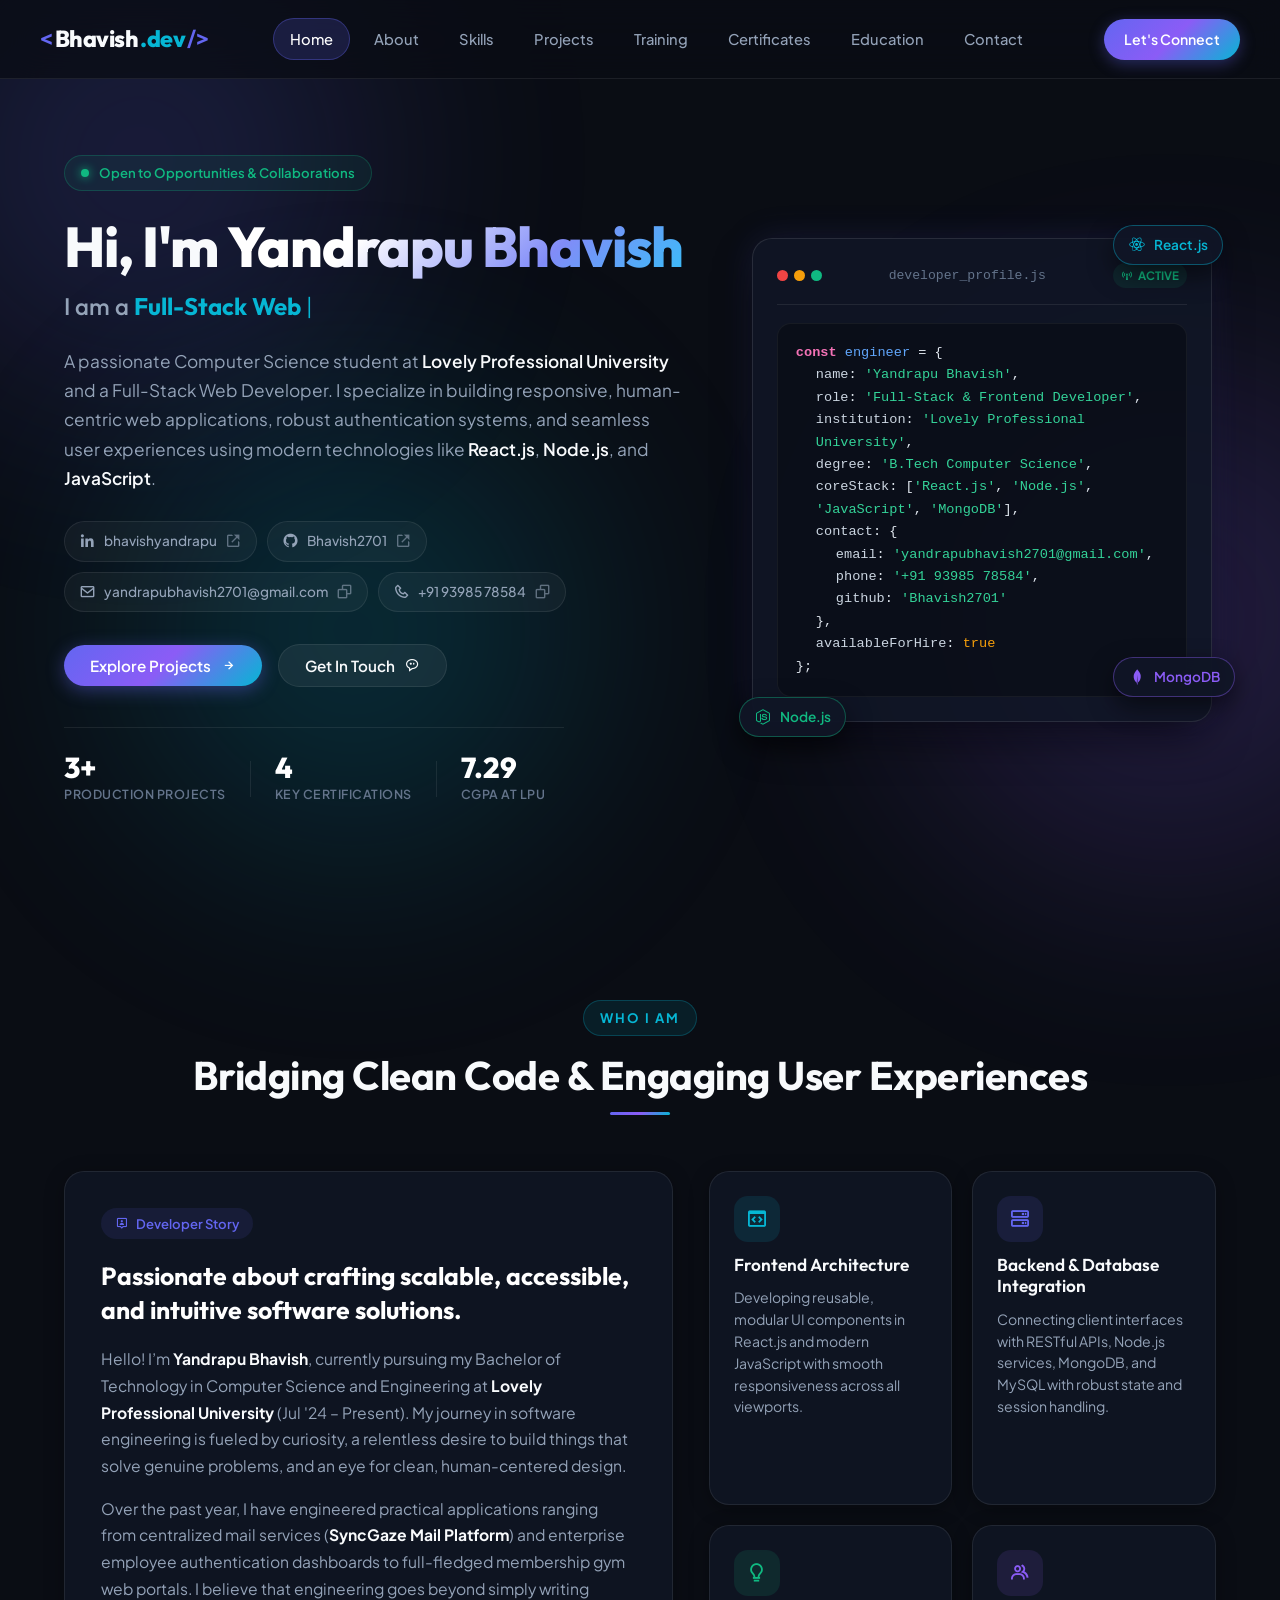
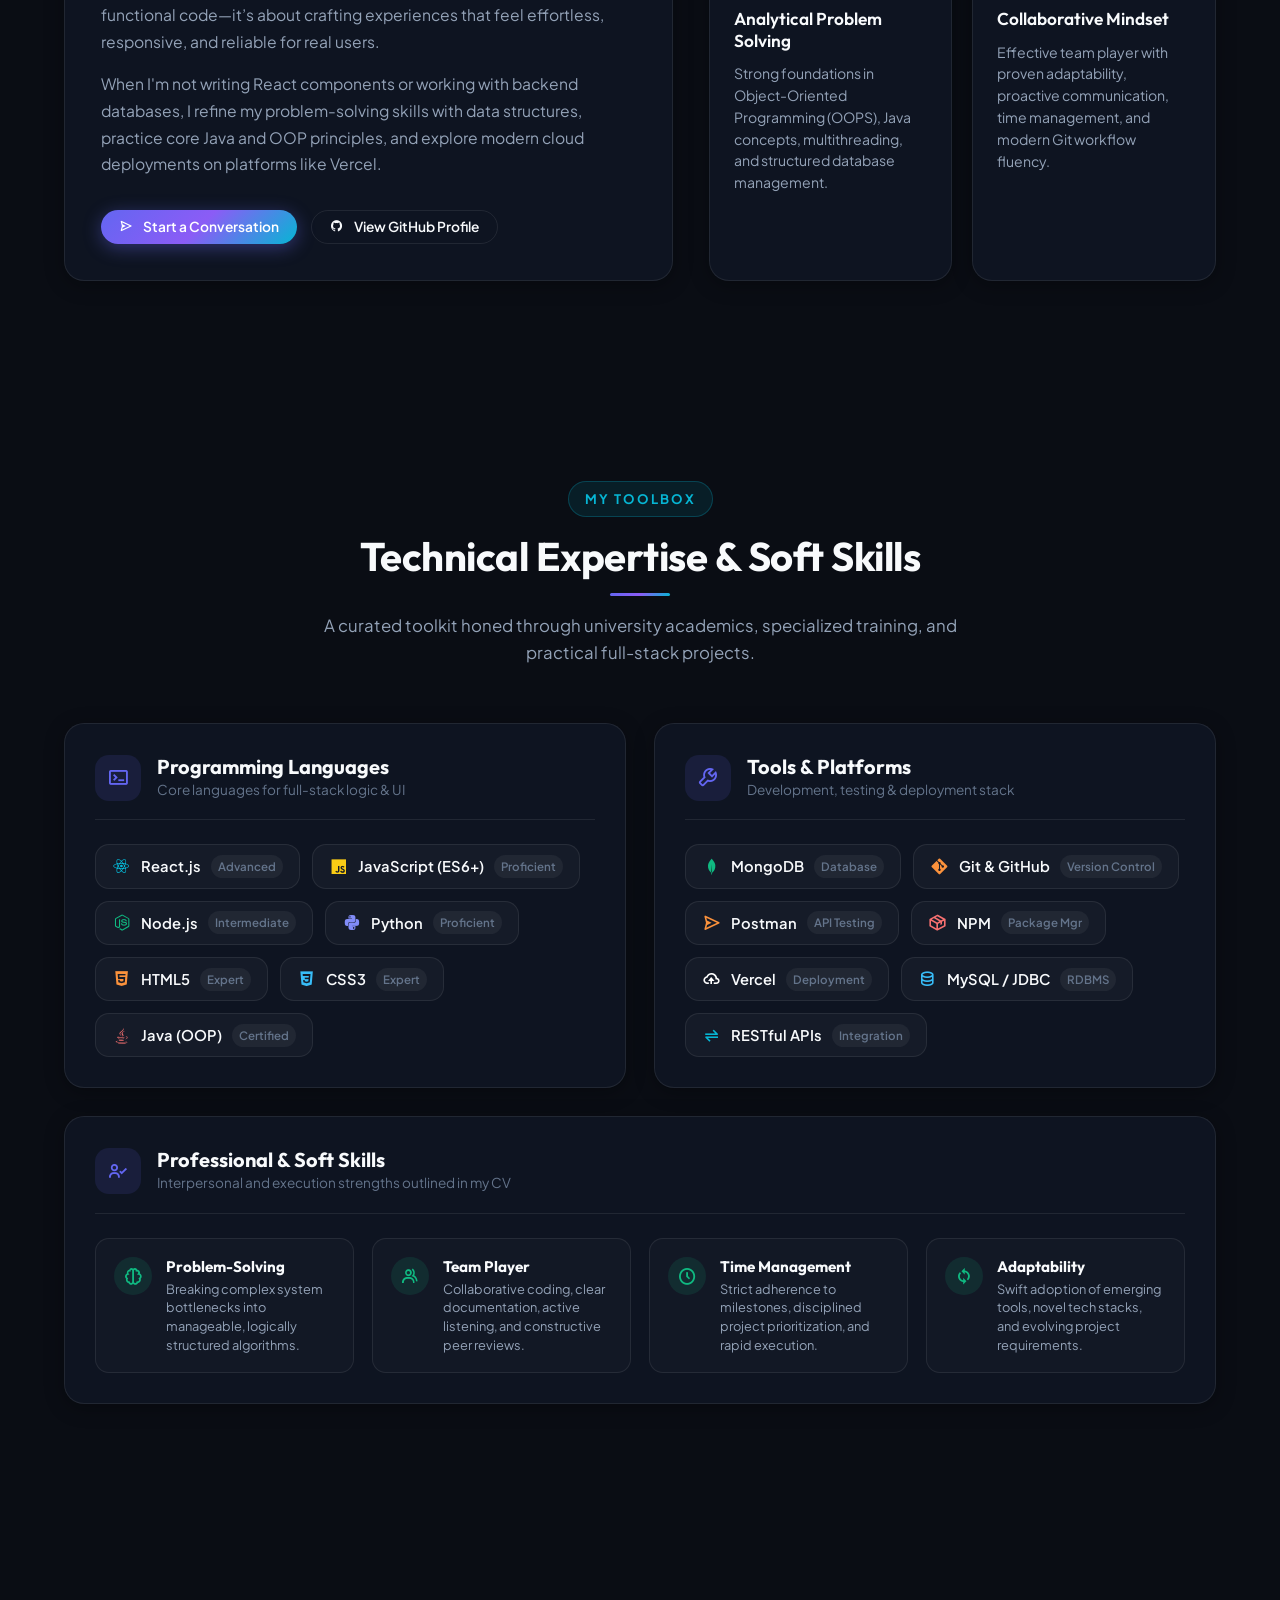
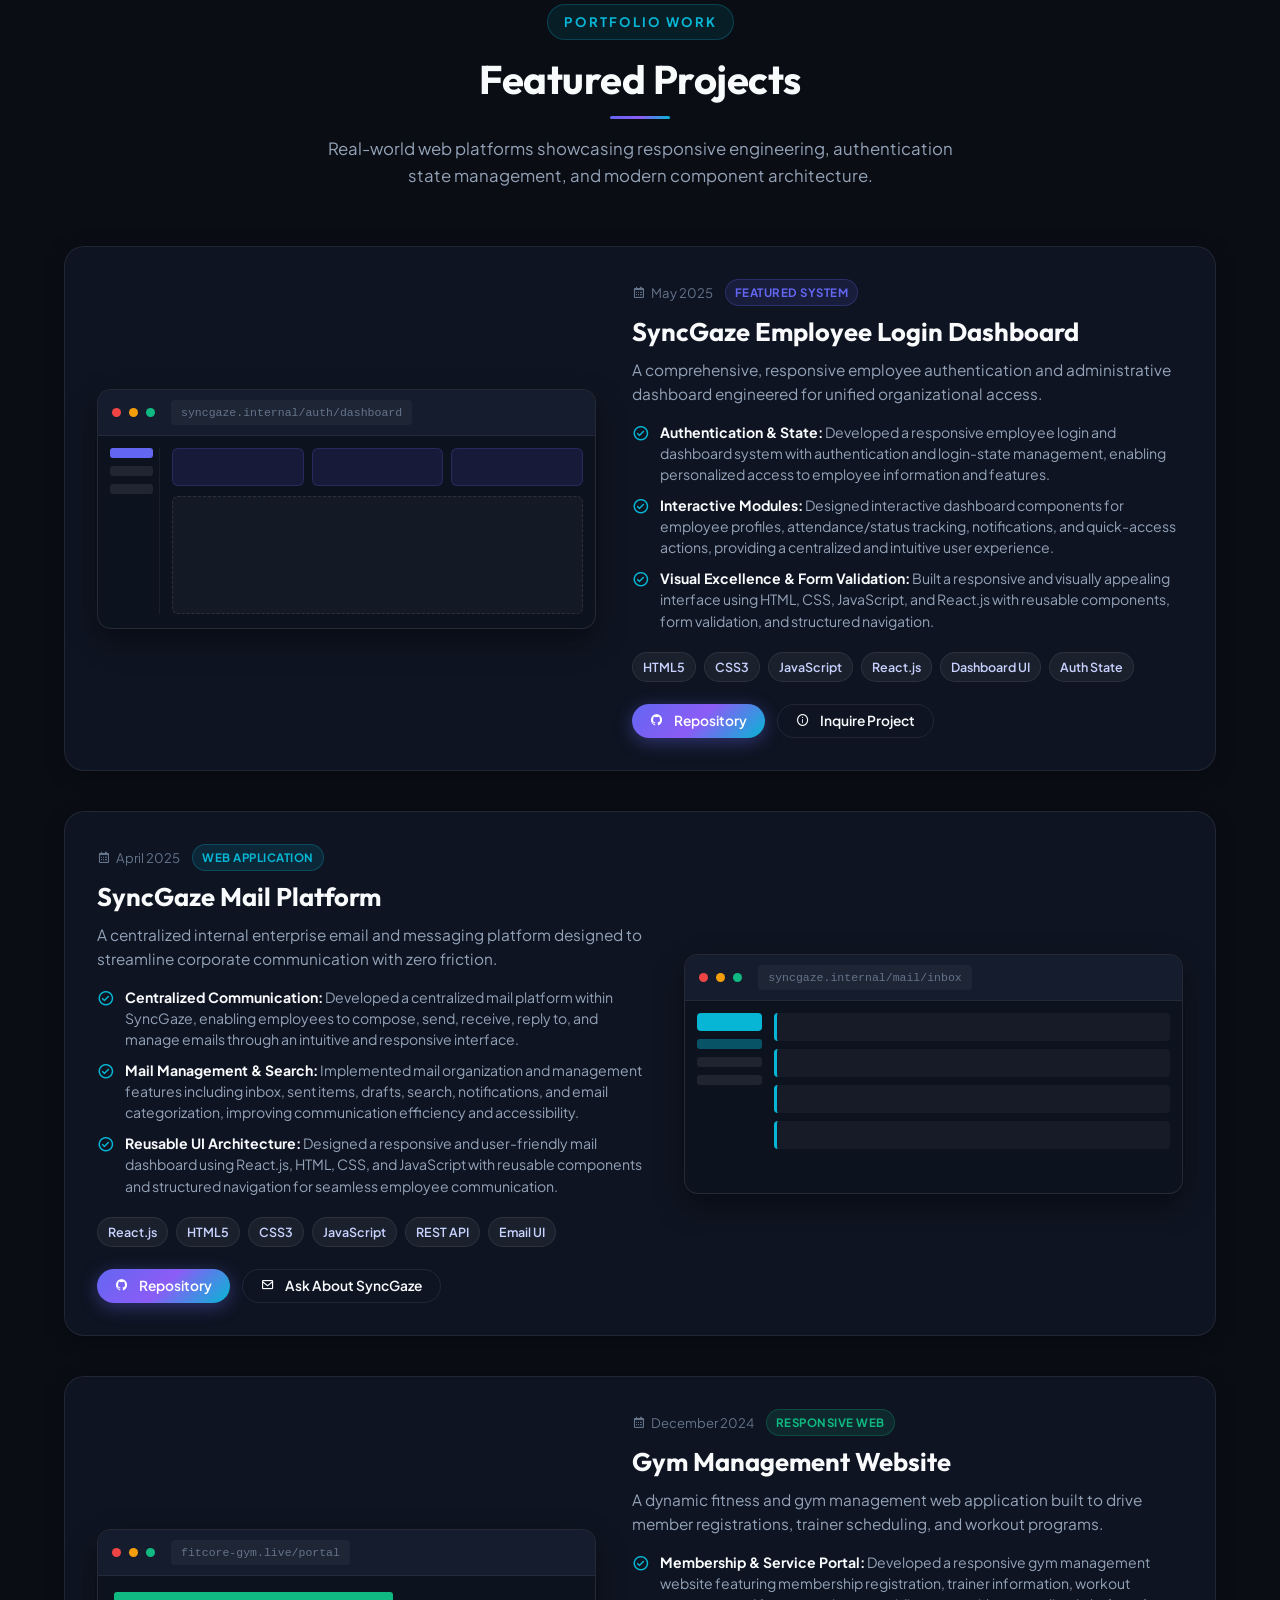
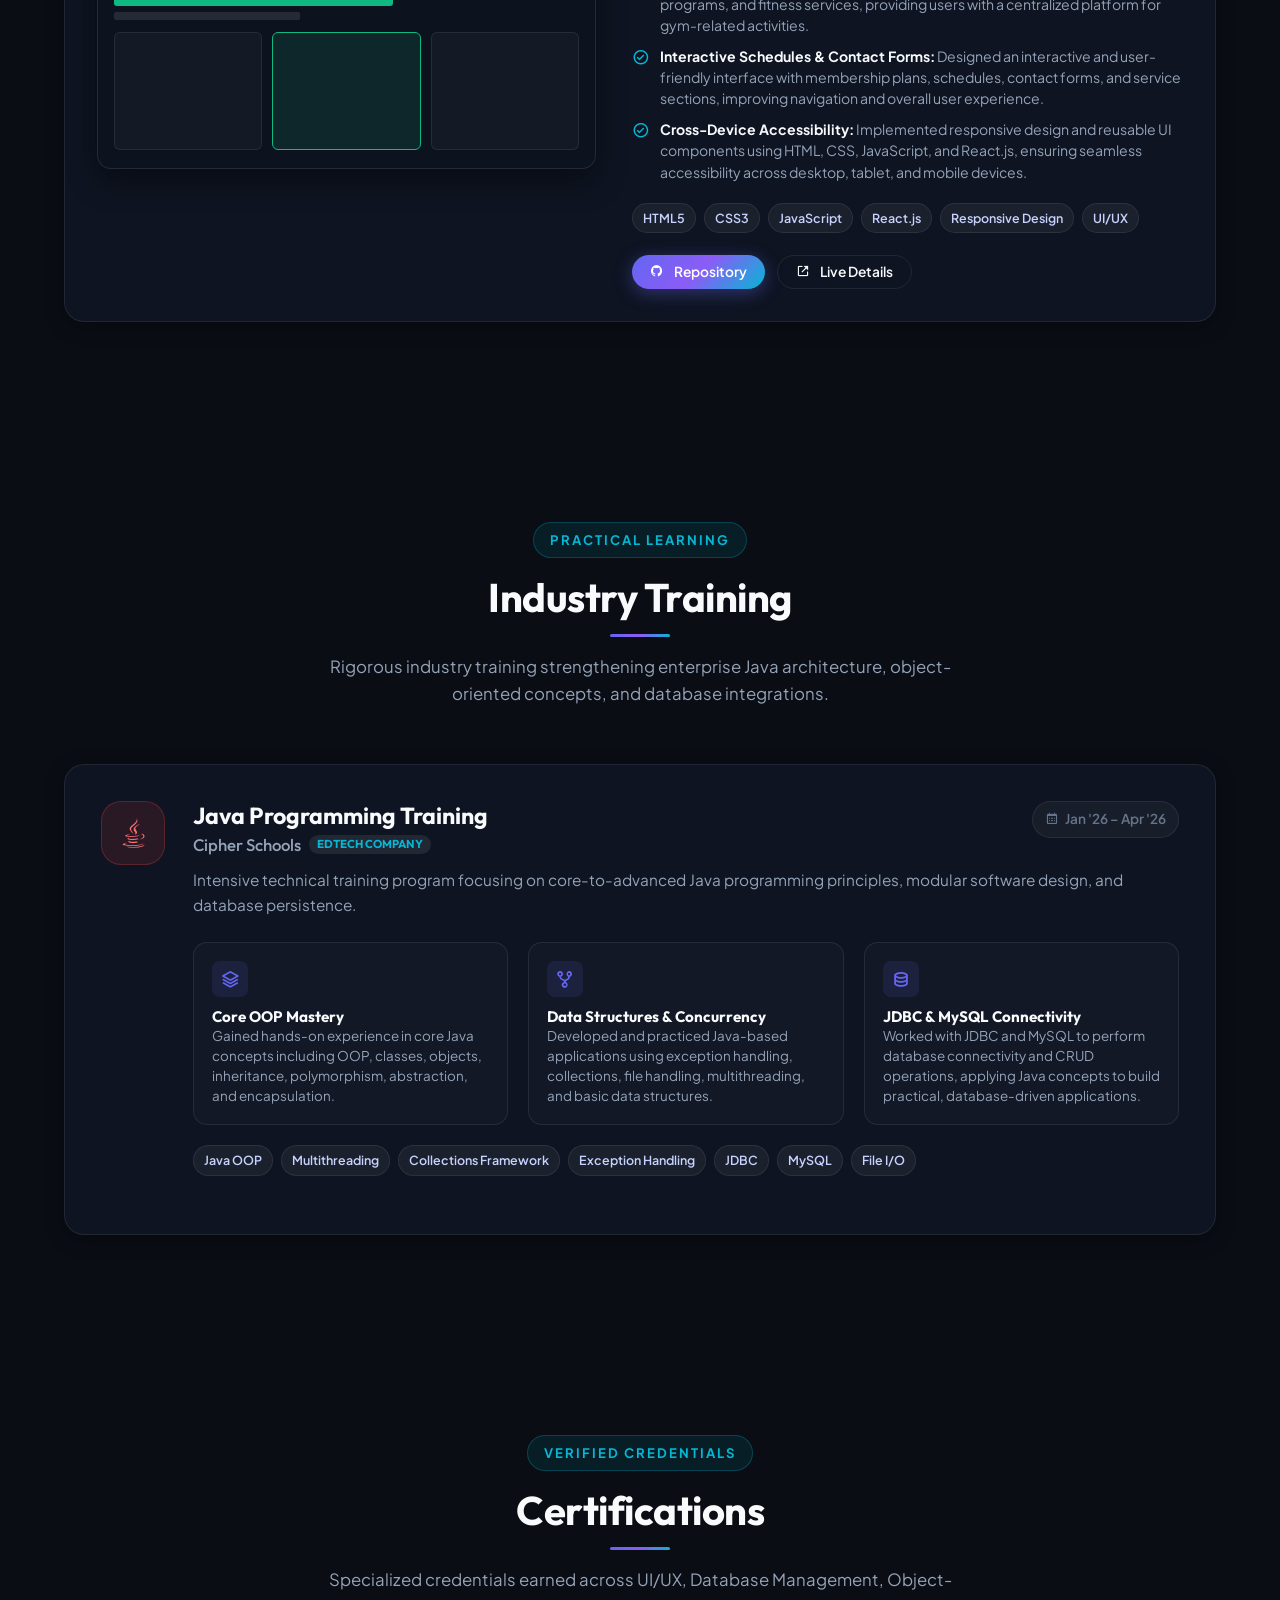
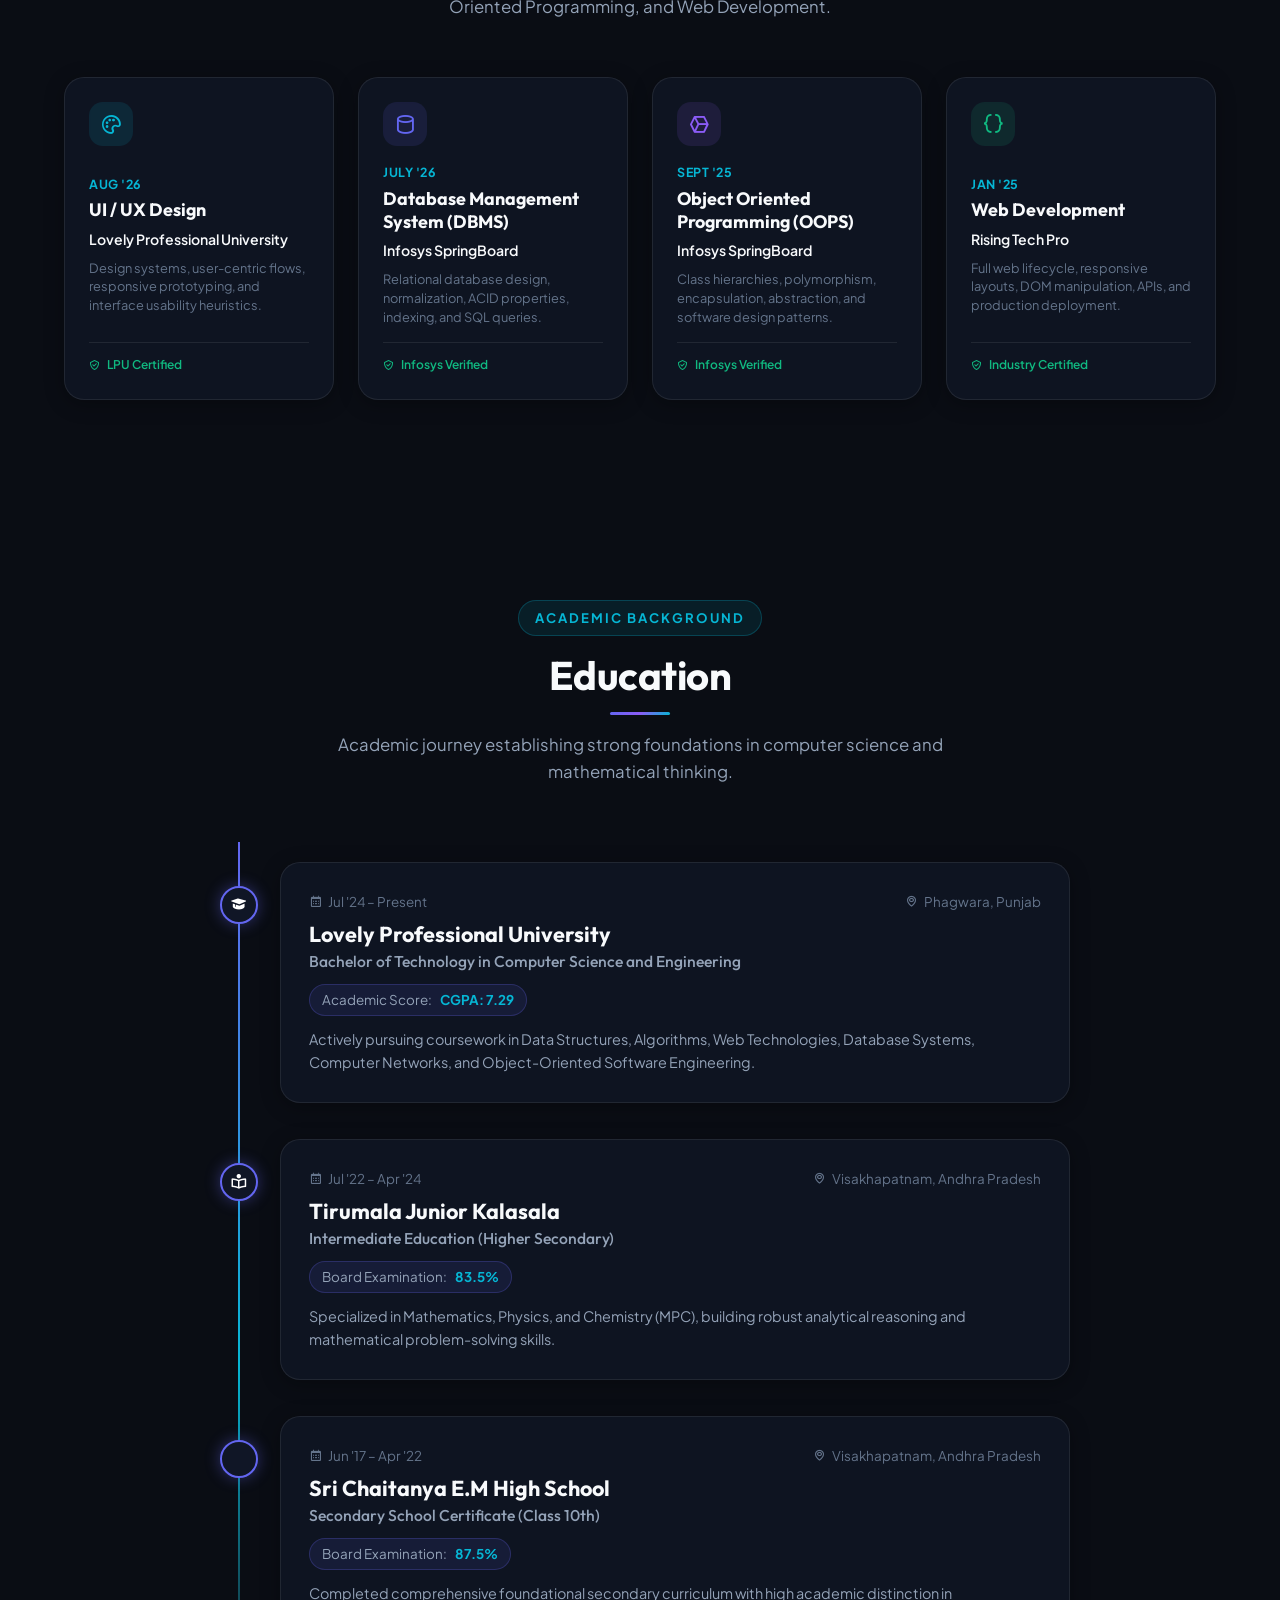
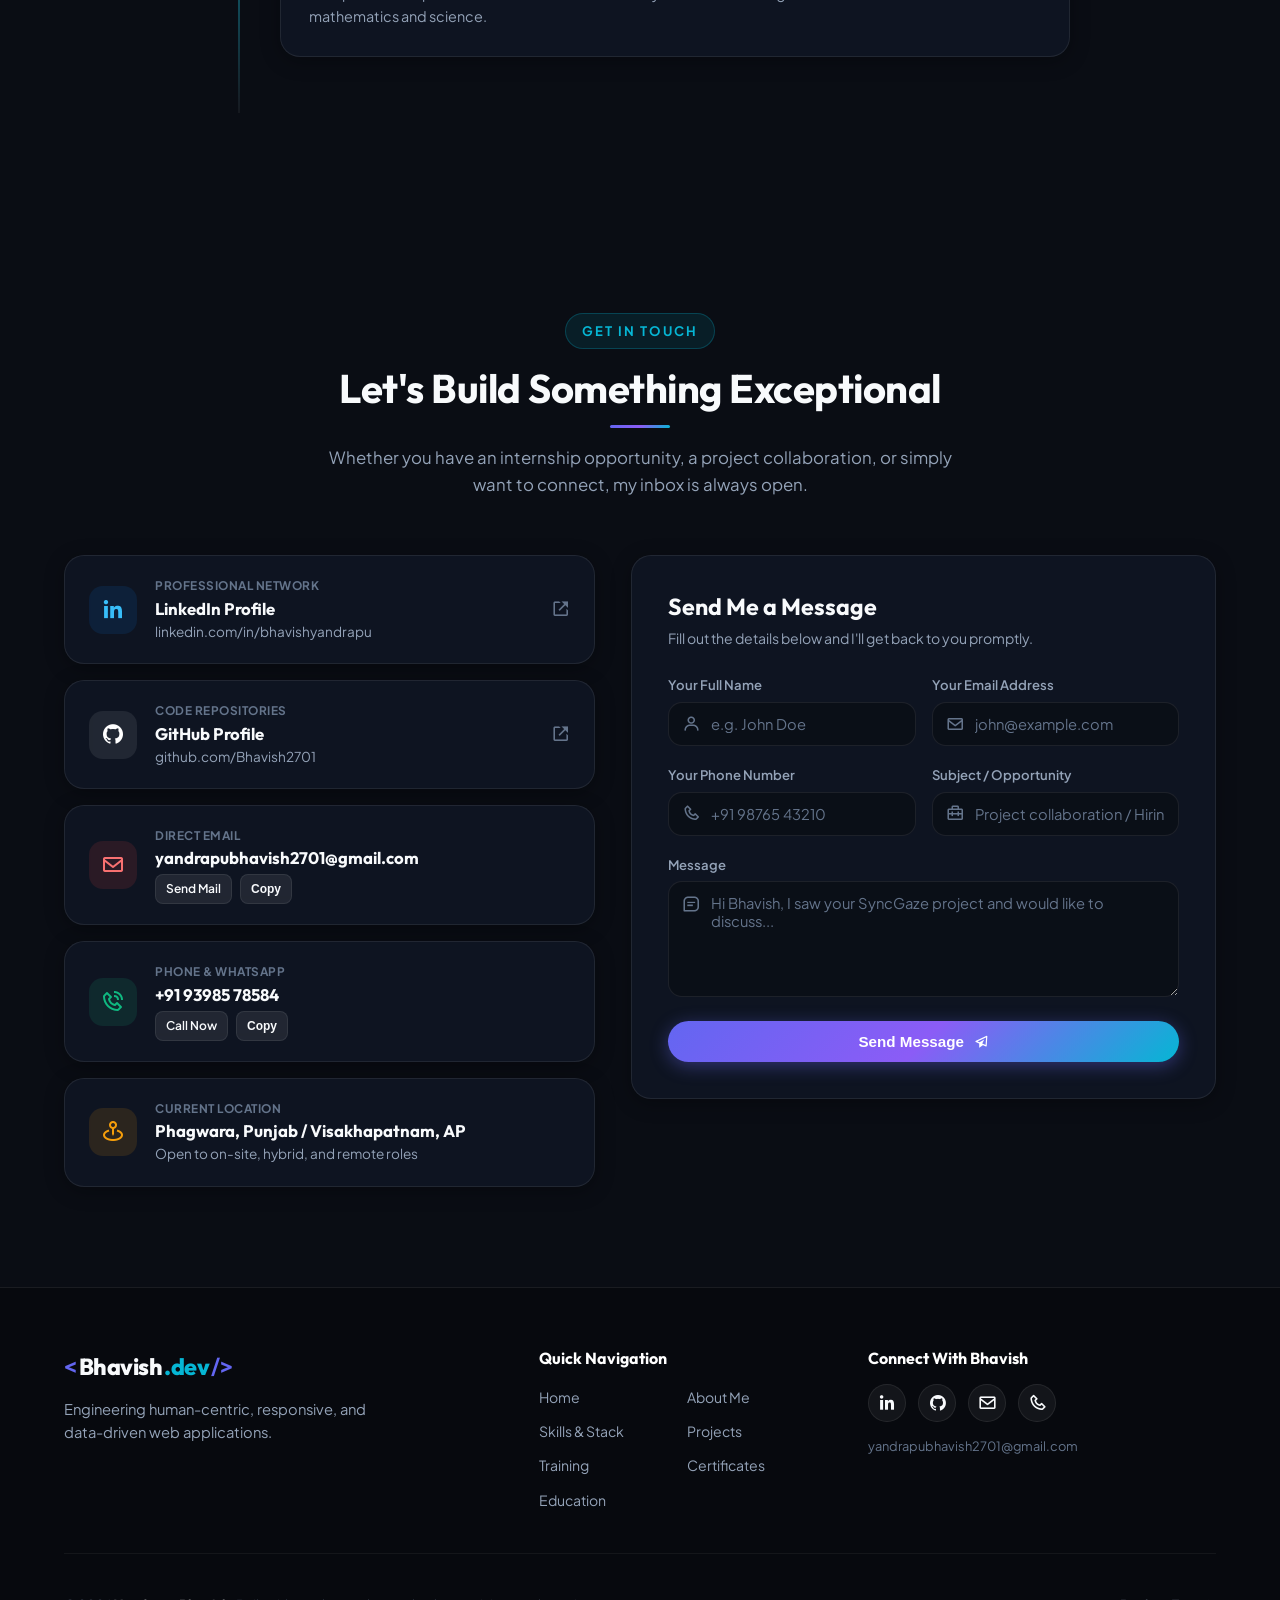
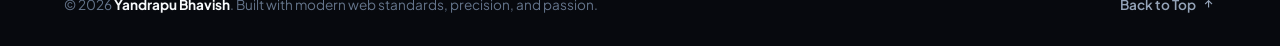
==== index.html @ f205c14c "Create Index.html" ====
<!DOCTYPE html>
<html lang="en">

<head>
    <meta charset="UTF-8">
    <meta name="viewport" content="width=device-width, initial-scale=1.0">
    <title>Yandrapu Bhavish | Full-Stack & Frontend Developer</title>
    <meta name="description" content="Portfolio of Yandrapu Bhavish - Computer Science undergraduate at LPU, Full-Stack & Frontend Developer specializing in React.js, Node.js, JavaScript, and modern web architectures.">
    <meta name="keywords" content="Yandrapu Bhavish, Bhavish, Frontend Developer, React Developer, Full Stack, Portfolio, LPU, SyncGaze">
    <meta name="author" content="Yandrapu Bhavish">

    <!-- Fonts: Outfit for Headings, Plus Jakarta Sans for clean body typography -->
    <link rel="preconnect" href="https://fonts.googleapis.com">
    <link rel="preconnect" href="https://fonts.gstatic.com" crossorigin>
    <link href="https://fonts.googleapis.com/css2?family=Outfit:wght@400;500;600;700;800&family=Plus+Jakarta+Sans:wght@300;400;500;600;700&display=swap" rel="stylesheet">

    <!-- Icons: Boxicons & Font Awesome CDN -->
    <link href="https://unpkg.com/boxicons@2.1.4/css/boxicons.min.css" rel="stylesheet">
    <link rel="stylesheet" href="https://cdnjs.cloudflare.com/ajax/libs/font-awesome/6.5.1/css/all.min.css">

    <!-- Custom Stylesheet -->
    <link rel="stylesheet" href="portfolio.css">
</head>

<body>
    <!-- Background Ambient Light Orbs -->
    <div class="ambient-glow glow-1"></div>
    <div class="ambient-glow glow-2"></div>
    <div class="ambient-glow glow-3"></div>

    <!-- Navigation Bar -->
    <header class="header" id="navbar">
        <a href="#home" class="logo">
            <span class="logo-bracket">&lt;</span>Bhavish<span class="logo-accent">.dev</span><span class="logo-bracket">/&gt;</span>
        </a>

        <nav class="navbar" id="nav-links">
            <a href="#home" class="nav-item active">Home</a>
            <a href="#about" class="nav-item">About</a>
            <a href="#skills" class="nav-item">Skills</a>
            <a href="#projects" class="nav-item">Projects</a>
            <a href="#training" class="nav-item">Training</a>
            <a href="#certifications" class="nav-item">Certificates</a>
            <a href="#education" class="nav-item">Education</a>
            <a href="#contact" class="nav-item">Contact</a>
        </nav>

        <div class="header-actions">
            <a href="#contact" class="btn-primary-nav">Let's Connect</a>
            <button class="mobile-toggle" id="mobileToggle" aria-label="Toggle Navigation">
                <i class="bx bx-menu" id="menuIcon"></i>
            </button>
        </div>
    </header>

    <!-- Mobile Drawer Navigation -->
    <div class="mobile-drawer" id="mobileDrawer">
        <div class="mobile-drawer-header">
            <span class="logo">Bhavish<span class="logo-accent">.dev</span></span>
            <button class="close-drawer" id="closeDrawer"><i class="bx bx-x"></i></button>
        </div>
        <nav class="mobile-nav-links">
            <a href="#home" class="mobile-link">Home</a>
            <a href="#about" class="mobile-link">About Me</a>
            <a href="#skills" class="mobile-link">Skills & Stack</a>
            <a href="#projects" class="mobile-link">Featured Projects</a>
            <a href="#training" class="mobile-link">Training</a>
            <a href="#certifications" class="mobile-link">Certifications</a>
            <a href="#education" class="mobile-link">Education</a>
            <a href="#contact" class="mobile-link">Contact</a>
        </nav>
        <div class="mobile-drawer-footer">
            <div class="drawer-socials">
                <a href="https://www.linkedin.com/in/bhavishyandrapu/" target="_blank" rel="noopener noreferrer" title="LinkedIn"><i class="bx bxl-linkedin"></i></a>
                <a href="https://github.com/Bhavish2701" target="_blank" rel="noopener noreferrer" title="GitHub"><i class="bx bxl-github"></i></a>
                <a href="mailto:yandrapubhavish2701@gmail.com" title="Email"><i class="bx bx-envelope"></i></a>
                <a href="tel:+919398578584" title="Call"><i class="bx bx-phone"></i></a>
            </div>
        </div>
    </div>

    <main id="main-content">
        <!-- Hero Section -->
        <section class="hero-section" id="home">
            <div class="hero-container">
                <div class="hero-text">
                    <div class="status-pill animate-fade-in">
                        <span class="status-dot"></span>
                        <span>Open to Opportunities & Collaborations</span>
                    </div>

                    <h1 class="hero-title animate-fade-in delay-1">
                        Hi, I'm <span class="gradient-text">Yandrapu Bhavish</span>
                    </h1>

                    <h2 class="hero-subtitle animate-fade-in delay-2">
                        I am a <span class="typewriter-text" id="typewriter"></span><span class="cursor">|</span>
                    </h2>

                    <p class="hero-description animate-fade-in delay-3">
                        A passionate Computer Science student at <strong>Lovely Professional University</strong> and a Full-Stack Web Developer. I specialize in building responsive, human-centric web applications, robust authentication systems, and seamless user experiences using modern technologies like <strong>React.js</strong>, <strong>Node.js</strong>, and <strong>JavaScript</strong>.
                    </p>

                    <!-- Quick Connect Link Badges -->
                    <div class="quick-connect-bar animate-fade-in delay-4">
                        <a href="https://www.linkedin.com/in/bhavishyandrapu/" target="_blank" rel="noopener noreferrer" class="connect-badge linkedin-badge">
                            <i class="bx bxl-linkedin"></i>
                            <span>bhavishyandrapu</span>
                            <i class="bx bx-link-external icon-mini"></i>
                        </a>
                        <a href="https://github.com/Bhavish2701" target="_blank" rel="noopener noreferrer" class="connect-badge github-badge">
                            <i class="bx bxl-github"></i>
                            <span>Bhavish2701</span>
                            <i class="bx bx-link-external icon-mini"></i>
                        </a>
                        <div class="connect-badge email-badge" onclick="copyToClipboard('yandrapubhavish2701@gmail.com', 'Email address copied!')" title="Click to copy email">
                            <i class="bx bx-envelope"></i>
                            <span>yandrapubhavish2701@gmail.com</span>
                            <i class="bx bx-copy copy-icon"></i>
                        </div>
                        <div class="connect-badge phone-badge" onclick="copyToClipboard('+919398578584', 'Phone number copied!')" title="Click to copy phone">
                            <i class="bx bx-phone"></i>
                            <span>+91 93985 78584</span>
                            <i class="bx bx-copy copy-icon"></i>
                        </div>
                    </div>

                    <!-- Call To Action Buttons -->
                    <div class="hero-cta-group animate-fade-in delay-5">
                        <a href="#projects" class="btn btn-primary">
                            <span>Explore Projects</span>
                            <i class="bx bx-right-arrow-alt"></i>
                        </a>
                        <a href="#contact" class="btn btn-secondary">
                            <span>Get In Touch</span>
                            <i class="bx bx-message-rounded-dots"></i>
                        </a>
                    </div>

                    <!-- Micro stats banner -->
                    <div class="hero-stats animate-fade-in delay-6">
                        <div class="stat-card">
                            <span class="stat-number">3+</span>
                            <span class="stat-label">Production Projects</span>
                        </div>
                        <div class="stat-divider"></div>
                        <div class="stat-card">
                            <span class="stat-number">4</span>
                            <span class="stat-label">Key Certifications</span>
                        </div>
                        <div class="stat-divider"></div>
                        <div class="stat-card">
                            <span class="stat-number">7.29</span>
                            <span class="stat-label">CGPA at LPU</span>
                        </div>
                    </div>
                </div>

                <!-- Hero Graphic Card / Visual Badge -->
                <div class="hero-visual animate-fade-in delay-3">
                    <div class="profile-card-wrapper">
                        <div class="profile-glass-card">
                            <div class="card-header-bar">
                                <div class="terminal-dots">
                                    <span class="dot dot-red"></span>
                                    <span class="dot dot-yellow"></span>
                                    <span class="dot dot-green"></span>
                                </div>
                                <span class="terminal-title">developer_profile.js</span>
                                <span class="live-pill"><i class="bx bx-broadcast"></i> ACTIVE</span>
                            </div>

                            <div class="code-preview">
                                <p><span class="syntax-keyword">const</span> <span class="syntax-variable">engineer</span> = {</p>
                                <p class="indent-1"><span class="syntax-prop">name</span>: <span class="syntax-string">'Yandrapu Bhavish'</span>,</p>
                                <p class="indent-1"><span class="syntax-prop">role</span>: <span class="syntax-string">'Full-Stack & Frontend Developer'</span>,</p>
                                <p class="indent-1"><span class="syntax-prop">institution</span>: <span class="syntax-string">'Lovely Professional University'</span>,</p>
                                <p class="indent-1"><span class="syntax-prop">degree</span>: <span class="syntax-string">'B.Tech Computer Science'</span>,</p>
                                <p class="indent-1"><span class="syntax-prop">coreStack</span>: [<span class="syntax-string">'React.js'</span>, <span class="syntax-string">'Node.js'</span>, <span class="syntax-string">'JavaScript'</span>, <span class="syntax-string">'MongoDB'</span>],</p>
                                <p class="indent-1"><span class="syntax-prop">contact</span>: {</p>
                                <p class="indent-2"><span class="syntax-prop">email</span>: <span class="syntax-string">'yandrapubhavish2701@gmail.com'</span>,</p>
                                <p class="indent-2"><span class="syntax-prop">phone</span>: <span class="syntax-string">'+91 93985 78584'</span>,</p>
                                <p class="indent-2"><span class="syntax-prop">github</span>: <span class="syntax-string">'Bhavish2701'</span></p>
                                <p class="indent-1">},</p>
                                <p class="indent-1"><span class="syntax-prop">availableForHire</span>: <span class="syntax-boolean">true</span></p>
                                <p>};</p>
                            </div>

                            <!-- Floating badge pills -->
                            <div class="floating-tech-badge badge-top-right">
                                <i class="bx bxl-react"></i>
                                <span>React.js</span>
                            </div>
                            <div class="floating-tech-badge badge-bottom-left">
                                <i class="bx bxl-nodejs"></i>
                                <span>Node.js</span>
                            </div>
                            <div class="floating-tech-badge badge-bottom-right">
                                <i class="bx bxl-mongodb"></i>
                                <span>MongoDB</span>
                            </div>
                        </div>
                    </div>
                </div>
            </div>
        </section>

        <!-- About Section (Humanized Narrative) -->
        <section class="section about-section" id="about">
            <div class="section-container">
                <div class="section-header">
                    <span class="section-tag">WHO I AM</span>
                    <h2 class="section-title">Bridging Clean Code & Engaging User Experiences</h2>
                    <div class="section-line"></div>
                </div>

                <div class="about-grid">
                    <div class="about-bio-card glass-panel">
                        <div class="bio-badge">
                            <i class="bx bx-user-pin"></i>
                            <span>Developer Story</span>
                        </div>
                        <h3>Passionate about crafting scalable, accessible, and intuitive software solutions.</h3>
                        <p>
                            Hello! I’m <strong>Yandrapu Bhavish</strong>, currently pursuing my Bachelor of Technology in Computer Science and Engineering at <strong>Lovely Professional University</strong> (Jul '24 – Present). My journey in software engineering is fueled by curiosity, a relentless desire to build things that solve genuine problems, and an eye for clean, human-centered design.
                        </p>
                        <p>
                            Over the past year, I have engineered practical applications ranging from centralized mail services (<strong>SyncGaze Mail Platform</strong>) and enterprise employee authentication dashboards to full-fledged membership gym web portals. I believe that engineering goes beyond simply writing functional code—it’s about crafting experiences that feel effortless, responsive, and reliable for real users.
                        </p>
                        <p>
                            When I'm not writing React components or working with backend databases, I refine my problem-solving skills with data structures, practice core Java and OOP principles, and explore modern cloud deployments on platforms like Vercel.
                        </p>

                        <div class="bio-actions">
                            <a href="#contact" class="btn btn-primary btn-sm">
                                <i class="bx bx-send"></i> Start a Conversation
                            </a>
                            <a href="https://github.com/Bhavish2701" target="_blank" rel="noopener noreferrer" class="btn btn-outline btn-sm">
                                <i class="bx bxl-github"></i> View GitHub Profile
                            </a>
                        </div>
                    </div>

                    <div class="about-pillars">
                        <div class="pillar-card glass-panel">
                            <div class="pillar-icon icon-cyan">
                                <i class="bx bx-code-block"></i>
                            </div>
                            <h4>Frontend Architecture</h4>
                            <p>Developing reusable, modular UI components in React.js and modern JavaScript with smooth responsiveness across all viewports.</p>
                        </div>

                        <div class="pillar-card glass-panel">
                            <div class="pillar-icon icon-indigo">
                                <i class="bx bx-server"></i>
                            </div>
                            <h4>Backend & Database Integration</h4>
                            <p>Connecting client interfaces with RESTful APIs, Node.js services, MongoDB, and MySQL with robust state and session handling.</p>
                        </div>

                        <div class="pillar-card glass-panel">
                            <div class="pillar-icon icon-emerald">
                                <i class="bx bx-bulb"></i>
                            </div>
                            <h4>Analytical Problem Solving</h4>
                            <p>Strong foundations in Object-Oriented Programming (OOPS), Java concepts, multithreading, and structured database management.</p>
                        </div>

                        <div class="pillar-card glass-panel">
                            <div class="pillar-icon icon-violet">
                                <i class="bx bx-group"></i>
                            </div>
                            <h4>Collaborative Mindset</h4>
                            <p>Effective team player with proven adaptability, proactive communication, time management, and modern Git workflow fluency.</p>
                        </div>
                    </div>
                </div>
            </div>
        </section>

        <!-- Skills Section -->
        <section class="section skills-section" id="skills">
            <div class="section-container">
                <div class="section-header">
                    <span class="section-tag">MY TOOLBOX</span>
                    <h2 class="section-title">Technical Expertise & Soft Skills</h2>
                    <div class="section-line"></div>
                    <p class="section-subtitle">
                        A curated toolkit honed through university academics, specialized training, and practical full-stack projects.
                    </p>
                </div>

                <div class="skills-grid">
                    <!-- Category: Languages -->
                    <div class="skill-category-card glass-panel">
                        <div class="category-header">
                            <div class="category-icon">
                                <i class="bx bx-terminal"></i>
                            </div>
                            <div>
                                <h3>Programming Languages</h3>
                                <p>Core languages for full-stack logic & UI</p>
                            </div>
                        </div>
                        <div class="skill-chips-container">
                            <div class="skill-chip">
                                <i class="bx bxl-react chip-icon text-cyan"></i>
                                <span class="chip-name">React.js</span>
                                <span class="chip-level">Advanced</span>
                            </div>
                            <div class="skill-chip">
                                <i class="bx bxl-javascript chip-icon text-yellow"></i>
                                <span class="chip-name">JavaScript (ES6+)</span>
                                <span class="chip-level">Proficient</span>
                            </div>
                            <div class="skill-chip">
                                <i class="bx bxl-nodejs chip-icon text-emerald"></i>
                                <span class="chip-name">Node.js</span>
                                <span class="chip-level">Intermediate</span>
                            </div>
                            <div class="skill-chip">
                                <i class="bx bxl-python chip-icon text-indigo"></i>
                                <span class="chip-name">Python</span>
                                <span class="chip-level">Proficient</span>
                            </div>
                            <div class="skill-chip">
                                <i class="bx bxl-html5 chip-icon text-orange"></i>
                                <span class="chip-name">HTML5</span>
                                <span class="chip-level">Expert</span>
                            </div>
                            <div class="skill-chip">
                                <i class="bx bxl-css3 chip-icon text-blue"></i>
                                <span class="chip-name">CSS3</span>
                                <span class="chip-level">Expert</span>
                            </div>
                            <div class="skill-chip">
                                <i class="bx bxl-java chip-icon text-red"></i>
                                <span class="chip-name">Java (OOP)</span>
                                <span class="chip-level">Certified</span>
                            </div>
                        </div>
                    </div>

                    <!-- Category: Tools & Platforms -->
                    <div class="skill-category-card glass-panel">
                        <div class="category-header">
                            <div class="category-icon icon-violet">
                                <i class="bx bx-wrench"></i>
                            </div>
                            <div>
                                <h3>Tools & Platforms</h3>
                                <p>Development, testing & deployment stack</p>
                            </div>
                        </div>
                        <div class="skill-chips-container">
                            <div class="skill-chip">
                                <i class="bx bxl-mongodb chip-icon text-emerald"></i>
                                <span class="chip-name">MongoDB</span>
                                <span class="chip-level">Database</span>
                            </div>
                            <div class="skill-chip">
                                <i class="bx bxl-git chip-icon text-orange"></i>
                                <span class="chip-name">Git & GitHub</span>
                                <span class="chip-level">Version Control</span>
                            </div>
                            <div class="skill-chip">
                                <i class="bx bx-send chip-icon text-orange"></i>
                                <span class="chip-name">Postman</span>
                                <span class="chip-level">API Testing</span>
                            </div>
                            <div class="skill-chip">
                                <i class="bx bx-package chip-icon text-red"></i>
                                <span class="chip-name">NPM</span>
                                <span class="chip-level">Package Mgr</span>
                            </div>
                            <div class="skill-chip">
                                <i class="bx bx-cloud-upload chip-icon text-white"></i>
                                <span class="chip-name">Vercel</span>
                                <span class="chip-level">Deployment</span>
                            </div>
                            <div class="skill-chip">
                                <i class="bx bx-data chip-icon text-blue"></i>
                                <span class="chip-name">MySQL / JDBC</span>
                                <span class="chip-level">RDBMS</span>
                            </div>
                            <div class="skill-chip">
                                <i class="bx bx-transfer-alt chip-icon text-cyan"></i>
                                <span class="chip-name">RESTful APIs</span>
                                <span class="chip-level">Integration</span>
                            </div>
                        </div>
                    </div>

                    <!-- Category: Soft Skills & Professional Attributes -->
                    <div class="skill-category-card glass-panel full-width-card">
                        <div class="category-header">
                            <div class="category-icon icon-emerald">
                                <i class="bx bx-user-check"></i>
                            </div>
                            <div>
                                <h3>Professional & Soft Skills</h3>
                                <p>Interpersonal and execution strengths outlined in my CV</p>
                            </div>
                        </div>
                        <div class="soft-skills-grid">
                            <div class="soft-skill-box">
                                <div class="soft-icon"><i class="bx bx-brain"></i></div>
                                <div>
                                    <h5>Problem-Solving</h5>
                                    <p>Breaking complex system bottlenecks into manageable, logically structured algorithms.</p>
                                </div>
                            </div>
                            <div class="soft-skill-box">
                                <div class="soft-icon"><i class="bx bx-group"></i></div>
                                <div>
                                    <h5>Team Player</h5>
                                    <p>Collaborative coding, clear documentation, active listening, and constructive peer reviews.</p>
                                </div>
                            </div>
                            <div class="soft-skill-box">
                                <div class="soft-icon"><i class="bx bx-time-five"></i></div>
                                <div>
                                    <h5>Time Management</h5>
                                    <p>Strict adherence to milestones, disciplined project prioritization, and rapid execution.</p>
                                </div>
                            </div>
                            <div class="soft-skill-box">
                                <div class="soft-icon"><i class="bx bx-sync"></i></div>
                                <div>
                                    <h5>Adaptability</h5>
                                    <p>Swift adoption of emerging tools, novel tech stacks, and evolving project requirements.</p>
                                </div>
                            </div>
                        </div>
                    </div>
                </div>
            </div>
        </section>

        <!-- Projects Section -->
        <section class="section projects-section" id="projects">
            <div class="section-container">
                <div class="section-header">
                    <span class="section-tag">PORTFOLIO WORK</span>
                    <h2 class="section-title">Featured Projects</h2>
                    <div class="section-line"></div>
                    <p class="section-subtitle">
                        Real-world web platforms showcasing responsive engineering, authentication state management, and modern component architecture.
                    </p>
                </div>

                <div class="projects-list">
                    <!-- Project 1: SyncGaze Employee Login Dashboard -->
                    <div class="project-card glass-panel">
                        <div class="project-media">
                            <div class="project-illustration project-ill-1">
                                <div class="mock-browser-bar">
                                    <span class="mock-circle red"></span>
                                    <span class="mock-circle yellow"></span>
                                    <span class="mock-circle green"></span>
                                    <span class="mock-url">syncgaze.internal/auth/dashboard</span>
                                </div>
                                <div class="mock-dashboard-content">
                                    <div class="mock-sidebar">
                                        <div class="mock-bar active"></div>
                                        <div class="mock-bar"></div>
                                        <div class="mock-bar"></div>
                                    </div>
                                    <div class="mock-main">
                                        <div class="mock-stat-row">
                                            <div class="mock-stat-tile"></div>
                                            <div class="mock-stat-tile"></div>
                                            <div class="mock-stat-tile"></div>
                                        </div>
                                        <div class="mock-chart-tile"></div>
                                    </div>
                                </div>
                            </div>
                        </div>

                        <div class="project-details">
                            <div class="project-meta">
                                <span class="project-date"><i class="bx bx-calendar"></i> May 2025</span>
                                <span class="project-badge">Featured System</span>
                            </div>
                            <h3 class="project-title">SyncGaze Employee Login Dashboard</h3>
                            <p class="project-lead">
                                A comprehensive, responsive employee authentication and administrative dashboard engineered for unified organizational access.
                            </p>

                            <ul class="project-bullets">
                                <li>
                                    <i class="bx bx-check-circle"></i>
                                    <span><strong>Authentication & State:</strong> Developed a responsive employee login and dashboard system with authentication and login-state management, enabling personalized access to employee information and features.</span>
                                </li>
                                <li>
                                    <i class="bx bx-check-circle"></i>
                                    <span><strong>Interactive Modules:</strong> Designed interactive dashboard components for employee profiles, attendance/status tracking, notifications, and quick-access actions, providing a centralized and intuitive user experience.</span>
                                </li>
                                <li>
                                    <i class="bx bx-check-circle"></i>
                                    <span><strong>Visual Excellence & Form Validation:</strong> Built a responsive and visually appealing interface using HTML, CSS, JavaScript, and React.js with reusable components, form validation, and structured navigation.</span>
                                </li>
                            </ul>

                            <div class="tech-stack-tags">
                                <span class="tag">HTML5</span>
                                <span class="tag">CSS3</span>
                                <span class="tag">JavaScript</span>
                                <span class="tag">React.js</span>
                                <span class="tag">Dashboard UI</span>
                                <span class="tag">Auth State</span>
                            </div>

                            <div class="project-links">
                                <a href="https://github.com/Bhavish2701" target="_blank" rel="noopener noreferrer" class="btn btn-sm btn-primary">
                                    <i class="bx bxl-github"></i> Repository
                                </a>
                                <a href="#contact" class="btn btn-sm btn-outline">
                                    <i class="bx bx-info-circle"></i> Inquire Project
                                </a>
                            </div>
                        </div>
                    </div>

                    <!-- Project 2: SyncGaze Mail Platform -->
                    <div class="project-card glass-panel reverse-layout">
                        <div class="project-media">
                            <div class="project-illustration project-ill-2">
                                <div class="mock-browser-bar">
                                    <span class="mock-circle red"></span>
                                    <span class="mock-circle yellow"></span>
                                    <span class="mock-circle green"></span>
                                    <span class="mock-url">syncgaze.internal/mail/inbox</span>
                                </div>
                                <div class="mock-mail-content">
                                    <div class="mock-mail-sidebar">
                                        <div class="mock-compose-btn"></div>
                                        <div class="mock-mail-folder active"></div>
                                        <div class="mock-mail-folder"></div>
                                        <div class="mock-mail-folder"></div>
                                    </div>
                                    <div class="mock-mail-list">
                                        <div class="mock-mail-item"></div>
                                        <div class="mock-mail-item"></div>
                                        <div class="mock-mail-item"></div>
                                        <div class="mock-mail-item"></div>
                                    </div>
                                </div>
                            </div>
                        </div>

                        <div class="project-details">
                            <div class="project-meta">
                                <span class="project-date"><i class="bx bx-calendar"></i> April 2025</span>
                                <span class="project-badge badge-cyan">Web Application</span>
                            </div>
                            <h3 class="project-title">SyncGaze Mail Platform</h3>
                            <p class="project-lead">
                                A centralized internal enterprise email and messaging platform designed to streamline corporate communication with zero friction.
                            </p>

                            <ul class="project-bullets">
                                <li>
                                    <i class="bx bx-check-circle"></i>
                                    <span><strong>Centralized Communication:</strong> Developed a centralized mail platform within SyncGaze, enabling employees to compose, send, receive, reply to, and manage emails through an intuitive and responsive interface.</span>
                                </li>
                                <li>
                                    <i class="bx bx-check-circle"></i>
                                    <span><strong>Mail Management & Search:</strong> Implemented mail organization and management features including inbox, sent items, drafts, search, notifications, and email categorization, improving communication efficiency and accessibility.</span>
                                </li>
                                <li>
                                    <i class="bx bx-check-circle"></i>
                                    <span><strong>Reusable UI Architecture:</strong> Designed a responsive and user-friendly mail dashboard using React.js, HTML, CSS, and JavaScript with reusable components and structured navigation for seamless employee communication.</span>
                                </li>
                            </ul>

                            <div class="tech-stack-tags">
                                <span class="tag">React.js</span>
                                <span class="tag">HTML5</span>
                                <span class="tag">CSS3</span>
                                <span class="tag">JavaScript</span>
                                <span class="tag">REST API</span>
                                <span class="tag">Email UI</span>
                            </div>

                            <div class="project-links">
                                <a href="https://github.com/Bhavish2701" target="_blank" rel="noopener noreferrer" class="btn btn-sm btn-primary">
                                    <i class="bx bxl-github"></i> Repository
                                </a>
                                <a href="#contact" class="btn btn-sm btn-outline">
                                    <i class="bx bx-envelope"></i> Ask About SyncGaze
                                </a>
                            </div>
                        </div>
                    </div>

                    <!-- Project 3: Gym Management Website -->
                    <div class="project-card glass-panel">
                        <div class="project-media">
                            <div class="project-illustration project-ill-3">
                                <div class="mock-browser-bar">
                                    <span class="mock-circle red"></span>
                                    <span class="mock-circle yellow"></span>
                                    <span class="mock-circle green"></span>
                                    <span class="mock-url">fitcore-gym.live/portal</span>
                                </div>
                                <div class="mock-gym-content">
                                    <div class="mock-gym-hero">
                                        <div class="mock-headline"></div>
                                        <div class="mock-subheadline"></div>
                                    </div>
                                    <div class="mock-gym-cards">
                                        <div class="mock-tier"></div>
                                        <div class="mock-tier highlighted"></div>
                                        <div class="mock-tier"></div>
                                    </div>
                                </div>
                            </div>
                        </div>

                        <div class="project-details">
                            <div class="project-meta">
                                <span class="project-date"><i class="bx bx-calendar"></i> December 2024</span>
                                <span class="project-badge badge-emerald">Responsive Web</span>
                            </div>
                            <h3 class="project-title">Gym Management Website</h3>
                            <p class="project-lead">
                                A dynamic fitness and gym management web application built to drive member registrations, trainer scheduling, and workout programs.
                            </p>

                            <ul class="project-bullets">
                                <li>
                                    <i class="bx bx-check-circle"></i>
                                    <span><strong>Membership & Service Portal:</strong> Developed a responsive gym management website featuring membership registration, trainer information, workout programs, and fitness services, providing users with a centralized platform for gym-related activities.</span>
                                </li>
                                <li>
                                    <i class="bx bx-check-circle"></i>
                                    <span><strong>Interactive Schedules & Contact Forms:</strong> Designed an interactive and user-friendly interface with membership plans, schedules, contact forms, and service sections, improving navigation and overall user experience.</span>
                                </li>
                                <li>
                                    <i class="bx bx-check-circle"></i>
                                    <span><strong>Cross-Device Accessibility:</strong> Implemented responsive design and reusable UI components using HTML, CSS, JavaScript, and React.js, ensuring seamless accessibility across desktop, tablet, and mobile devices.</span>
                                </li>
                            </ul>

                            <div class="tech-stack-tags">
                                <span class="tag">HTML5</span>
                                <span class="tag">CSS3</span>
                                <span class="tag">JavaScript</span>
                                <span class="tag">React.js</span>
                                <span class="tag">Responsive Design</span>
                                <span class="tag">UI/UX</span>
                            </div>

                            <div class="project-links">
                                <a href="https://github.com/Bhavish2701" target="_blank" rel="noopener noreferrer" class="btn btn-sm btn-primary">
                                    <i class="bx bxl-github"></i> Repository
                                </a>
                                <a href="#contact" class="btn btn-sm btn-outline">
                                    <i class="bx bx-link-external"></i> Live Details
                                </a>
                            </div>
                        </div>
                    </div>
                </div>
            </div>
        </section>

        <!-- Training & Professional Development Section -->
        <section class="section training-section" id="training">
            <div class="section-container">
                <div class="section-header">
                    <span class="section-tag">PRACTICAL LEARNING</span>
                    <h2 class="section-title">Industry Training</h2>
                    <div class="section-line"></div>
                    <p class="section-subtitle">
                        Rigorous industry training strengthening enterprise Java architecture, object-oriented concepts, and database integrations.
                    </p>
                </div>

                <div class="training-card glass-panel">
                    <div class="training-badge-icon">
                        <i class="bx bxl-java"></i>
                    </div>
                    <div class="training-content">
                        <div class="training-header">
                            <div>
                                <h3 class="training-role">Java Programming Training</h3>
                                <h4 class="training-org">Cipher Schools <span class="org-tag">EdTech Company</span></h4>
                            </div>
                            <div class="training-duration">
                                <i class="bx bx-calendar"></i>
                                <span>Jan '26 – Apr '26</span>
                            </div>
                        </div>

                        <p class="training-summary">
                            Intensive technical training program focusing on core-to-advanced Java programming principles, modular software design, and database persistence.
                        </p>

                        <div class="training-highlights-grid">
                            <div class="highlight-item">
                                <div class="highlight-icon"><i class="bx bx-layer"></i></div>
                                <div>
                                    <h5>Core OOP Mastery</h5>
                                    <p>Gained hands-on experience in core Java concepts including OOP, classes, objects, inheritance, polymorphism, abstraction, and encapsulation.</p>
                                </div>
                            </div>
                            <div class="highlight-item">
                                <div class="highlight-icon"><i class="bx bx-git-repo-forked"></i></div>
                                <div>
                                    <h5>Data Structures & Concurrency</h5>
                                    <p>Developed and practiced Java-based applications using exception handling, collections, file handling, multithreading, and basic data structures.</p>
                                </div>
                            </div>
                            <div class="highlight-item">
                                <div class="highlight-icon"><i class="bx bx-data"></i></div>
                                <div>
                                    <h5>JDBC & MySQL Connectivity</h5>
                                    <p>Worked with JDBC and MySQL to perform database connectivity and CRUD operations, applying Java concepts to build practical, database-driven applications.</p>
                                </div>
                            </div>
                        </div>

                        <div class="tech-stack-tags mt-4">
                            <span class="tag">Java OOP</span>
                            <span class="tag">Multithreading</span>
                            <span class="tag">Collections Framework</span>
                            <span class="tag">Exception Handling</span>
                            <span class="tag">JDBC</span>
                            <span class="tag">MySQL</span>
                            <span class="tag">File I/O</span>
                        </div>
                    </div>
                </div>
            </div>
        </section>

        <!-- Certifications Section -->
        <section class="section certs-section" id="certifications">
            <div class="section-container">
                <div class="section-header">
                    <span class="section-tag">VERIFIED CREDENTIALS</span>
                    <h2 class="section-title">Certifications</h2>
                    <div class="section-line"></div>
                    <p class="section-subtitle">
                        Specialized credentials earned across UI/UX, Database Management, Object-Oriented Programming, and Web Development.
                    </p>
                </div>

                <div class="certs-grid">
                    <!-- Cert 1: UI / UX -->
                    <div class="cert-card glass-panel">
                        <div class="cert-icon icon-cyan">
                            <i class="bx bx-palette"></i>
                        </div>
                        <div class="cert-info">
                            <span class="cert-date">Aug '26</span>
                            <h4 class="cert-title">UI / UX Design</h4>
                            <p class="cert-issuer">Lovely Professional University</p>
                            <span class="cert-desc">Design systems, user-centric flows, responsive prototyping, and interface usability heuristics.</span>
                        </div>
                        <div class="cert-badge-status">
                            <i class="bx bx-check-shield"></i> LPU Certified
                        </div>
                    </div>

                    <!-- Cert 2: DBMS -->
                    <div class="cert-card glass-panel">
                        <div class="cert-icon icon-indigo">
                            <i class="bx bx-cylinder"></i>
                        </div>
                        <div class="cert-info">
                            <span class="cert-date">July '26</span>
                            <h4 class="cert-title">Database Management System (DBMS)</h4>
                            <p class="cert-issuer">Infosys SpringBoard</p>
                            <span class="cert-desc">Relational database design, normalization, ACID properties, indexing, and SQL queries.</span>
                        </div>
                        <div class="cert-badge-status">
                            <i class="bx bx-check-shield"></i> Infosys Verified
                        </div>
                    </div>

                    <!-- Cert 3: OOPS -->
                    <div class="cert-card glass-panel">
                        <div class="cert-icon icon-violet">
                            <i class="bx bx-cube-alt"></i>
                        </div>
                        <div class="cert-info">
                            <span class="cert-date">Sept '25</span>
                            <h4 class="cert-title">Object Oriented Programming (OOPS)</h4>
                            <p class="cert-issuer">Infosys SpringBoard</p>
                            <span class="cert-desc">Class hierarchies, polymorphism, encapsulation, abstraction, and software design patterns.</span>
                        </div>
                        <div class="cert-badge-status">
                            <i class="bx bx-check-shield"></i> Infosys Verified
                        </div>
                    </div>

                    <!-- Cert 4: Web Development -->
                    <div class="cert-card glass-panel">
                        <div class="cert-icon icon-emerald">
                            <i class="bx bx-code-curly"></i>
                        </div>
                        <div class="cert-info">
                            <span class="cert-date">Jan '25</span>
                            <h4 class="cert-title">Web Development</h4>
                            <p class="cert-issuer">Rising Tech Pro</p>
                            <span class="cert-desc">Full web lifecycle, responsive layouts, DOM manipulation, APIs, and production deployment.</span>
                        </div>
                        <div class="cert-badge-status">
                            <i class="bx bx-check-shield"></i> Industry Certified
                        </div>
                    </div>
                </div>
            </div>
        </section>

        <!-- Education Section -->
        <section class="section education-section" id="education">
            <div class="section-container">
                <div class="section-header">
                    <span class="section-tag">ACADEMIC BACKGROUND</span>
                    <h2 class="section-title">Education</h2>
                    <div class="section-line"></div>
                    <p class="section-subtitle">
                        Academic journey establishing strong foundations in computer science and mathematical thinking.
                    </p>
                </div>

                <div class="timeline">
                    <!-- Education 1: Lovely Professional University -->
                    <div class="timeline-item">
                        <div class="timeline-marker">
                            <i class="bx bxs-graduation"></i>
                        </div>
                        <div class="timeline-content glass-panel">
                            <div class="timeline-meta">
                                <span class="timeline-period"><i class="bx bx-calendar"></i> Jul '24 – Present</span>
                                <span class="timeline-location"><i class="bx bx-map"></i> Phagwara, Punjab</span>
                            </div>
                            <h3 class="timeline-title">Lovely Professional University</h3>
                            <h4 class="timeline-degree">Bachelor of Technology in Computer Science and Engineering</h4>
                            <div class="grade-pill">
                                <span class="grade-label">Academic Score:</span>
                                <strong class="grade-value">CGPA: 7.29</strong>
                            </div>
                            <p class="timeline-desc">
                                Actively pursuing coursework in Data Structures, Algorithms, Web Technologies, Database Systems, Computer Networks, and Object-Oriented Software Engineering.
                            </p>
                        </div>
                    </div>

                    <!-- Education 2: Tirumala Junior Kalasala -->
                    <div class="timeline-item">
                        <div class="timeline-marker">
                            <i class="bx bx-book-reader"></i>
                        </div>
                        <div class="timeline-content glass-panel">
                            <div class="timeline-meta">
                                <span class="timeline-period"><i class="bx bx-calendar"></i> Jul '22 – Apr '24</span>
                                <span class="timeline-location"><i class="bx bx-map"></i> Visakhapatnam, Andhra Pradesh</span>
                            </div>
                            <h3 class="timeline-title">Tirumala Junior Kalasala</h3>
                            <h4 class="timeline-degree">Intermediate Education (Higher Secondary)</h4>
                            <div class="grade-pill">
                                <span class="grade-label">Board Examination:</span>
                                <strong class="grade-value">83.5%</strong>
                            </div>
                            <p class="timeline-desc">
                                Specialized in Mathematics, Physics, and Chemistry (MPC), building robust analytical reasoning and mathematical problem-solving skills.
                            </p>
                        </div>
                    </div>

                    <!-- Education 3: Sri Chaitanya E.M High School -->
                    <div class="timeline-item">
                        <div class="timeline-marker">
                            <i class="bx bx-school"></i>
                        </div>
                        <div class="timeline-content glass-panel">
                            <div class="timeline-meta">
                                <span class="timeline-period"><i class="bx bx-calendar"></i> Jun '17 – Apr '22</span>
                                <span class="timeline-location"><i class="bx bx-map"></i> Visakhapatnam, Andhra Pradesh</span>
                            </div>
                            <h3 class="timeline-title">Sri Chaitanya E.M High School</h3>
                            <h4 class="timeline-degree">Secondary School Certificate (Class 10th)</h4>
                            <div class="grade-pill">
                                <span class="grade-label">Board Examination:</span>
                                <strong class="grade-value">87.5%</strong>
                            </div>
                            <p class="timeline-desc">
                                Completed comprehensive foundational secondary curriculum with high academic distinction in mathematics and science.
                            </p>
                        </div>
                    </div>
                </div>
            </div>
        </section>

        <!-- Contact Section -->
        <section class="section contact-section" id="contact">
            <div class="section-container">
                <div class="section-header">
                    <span class="section-tag">GET IN TOUCH</span>
                    <h2 class="section-title">Let's Build Something Exceptional</h2>
                    <div class="section-line"></div>
                    <p class="section-subtitle">
                        Whether you have an internship opportunity, a project collaboration, or simply want to connect, my inbox is always open.
                    </p>
                </div>

                <div class="contact-grid">
                    <!-- Contact Cards / Direct Links -->
                    <div class="contact-info-column">
                        <div class="contact-card glass-panel" onclick="window.open('https://www.linkedin.com/in/bhavishyandrapu/', '_blank')">
                            <div class="contact-icon icon-linkedin">
                                <i class="bx bxl-linkedin"></i>
                            </div>
                            <div class="contact-text">
                                <span class="contact-type">Professional Network</span>
                                <h4>LinkedIn Profile</h4>
                                <p>linkedin.com/in/bhavishyandrapu</p>
                            </div>
                            <div class="contact-arrow">
                                <i class="bx bx-link-external"></i>
                            </div>
                        </div>

                        <div class="contact-card glass-panel" onclick="window.open('https://github.com/Bhavish2701', '_blank')">
                            <div class="contact-icon icon-github">
                                <i class="bx bxl-github"></i>
                            </div>
                            <div class="contact-text">
                                <span class="contact-type">Code Repositories</span>
                                <h4>GitHub Profile</h4>
                                <p>github.com/Bhavish2701</p>
                            </div>
                            <div class="contact-arrow">
                                <i class="bx bx-link-external"></i>
                            </div>
                        </div>

                        <div class="contact-card glass-panel">
                            <div class="contact-icon icon-email">
                                <i class="bx bx-envelope"></i>
                            </div>
                            <div class="contact-text">
                                <span class="contact-type">Direct Email</span>
                                <h4>yandrapubhavish2701@gmail.com</h4>
                                <div class="action-buttons-inline">
                                    <a href="mailto:yandrapubhavish2701@gmail.com" class="mini-btn">Send Mail</a>
                                    <button class="mini-btn copy-btn" onclick="copyToClipboard('yandrapubhavish2701@gmail.com', 'Email copied to clipboard!')">Copy</button>
                                </div>
                            </div>
                        </div>

                        <div class="contact-card glass-panel">
                            <div class="contact-icon icon-phone">
                                <i class="bx bx-phone-call"></i>
                            </div>
                            <div class="contact-text">
                                <span class="contact-type">Phone & WhatsApp</span>
                                <h4>+91 93985 78584</h4>
                                <div class="action-buttons-inline">
                                    <a href="tel:+919398578584" class="mini-btn">Call Now</a>
                                    <button class="mini-btn copy-btn" onclick="copyToClipboard('+919398578584', 'Phone number copied!')">Copy</button>
                                </div>
                            </div>
                        </div>

                        <div class="contact-card glass-panel">
                            <div class="contact-icon icon-location">
                                <i class="bx bx-map-pin"></i>
                            </div>
                            <div class="contact-text">
                                <span class="contact-type">Current Location</span>
                                <h4>Phagwara, Punjab / Visakhapatnam, AP</h4>
                                <p>Open to on-site, hybrid, and remote roles</p>
                            </div>
                        </div>
                    </div>

                    <!-- Interactive Message Form -->
                    <div class="contact-form-column glass-panel">
                        <div class="form-header">
                            <h3>Send Me a Message</h3>
                            <p>Fill out the details below and I'll get back to you promptly.</p>
                        </div>

                        <form id="contactForm" onsubmit="handleContactSubmit(event)">
                            <div class="form-row">
                                <div class="form-group">
                                    <label for="fullName">Your Full Name</label>
                                    <div class="input-wrapper">
                                        <i class="bx bx-user"></i>
                                        <input type="text" id="fullName" name="name" placeholder="e.g. John Doe" required>
                                    </div>
                                </div>
                                <div class="form-group">
                                    <label for="emailAddr">Your Email Address</label>
                                    <div class="input-wrapper">
                                        <i class="bx bx-envelope"></i>
                                        <input type="email" id="emailAddr" name="email" placeholder="john@example.com" required>
                                    </div>
                                </div>
                            </div>

                            <div class="form-row">
                                <div class="form-group">
                                    <label for="phoneNumber">Your Phone Number</label>
                                    <div class="input-wrapper">
                                        <i class="bx bx-phone"></i>
                                        <input type="tel" id="phoneNumber" name="phone" placeholder="+91 98765 43210">
                                    </div>
                                </div>
                                <div class="form-group">
                                    <label for="subject">Subject / Opportunity</label>
                                    <div class="input-wrapper">
                                        <i class="bx bx-briefcase-alt-2"></i>
                                        <input type="text" id="subject" name="subject" placeholder="Project collaboration / Hiring" required>
                                    </div>
                                </div>
                            </div>

                            <div class="form-group">
                                <label for="message">Message</label>
                                <div class="input-wrapper textarea-wrapper">
                                    <i class="bx bx-message-square-detail"></i>
                                    <textarea id="message" name="message" rows="5" placeholder="Hi Bhavish, I saw your SyncGaze project and would like to discuss..." required></textarea>
                                </div>
                            </div>

                            <button type="submit" class="btn btn-primary submit-btn" id="submitBtn">
                                <span>Send Message</span>
                                <i class="bx bx-paper-plane"></i>
                            </button>

                            <div class="form-feedback" id="formFeedback"></div>
                        </form>
                    </div>
                </div>
            </div>
        </section>
    </main>

    <!-- Professional Footer -->
    <footer class="footer">
        <div class="footer-container">
            <div class="footer-top">
                <div class="footer-brand">
                    <a href="#home" class="logo">
                        <span class="logo-bracket">&lt;</span>Bhavish<span class="logo-accent">.dev</span><span class="logo-bracket">/&gt;</span>
                    </a>
                    <p class="footer-tagline">
                        Engineering human-centric, responsive, and data-driven web applications.
                    </p>
                </div>

                <div class="footer-links">
                    <h5>Quick Navigation</h5>
                    <ul>
                        <li><a href="#home">Home</a></li>
                        <li><a href="#about">About Me</a></li>
                        <li><a href="#skills">Skills & Stack</a></li>
                        <li><a href="#projects">Projects</a></li>
                        <li><a href="#training">Training</a></li>
                        <li><a href="#certifications">Certificates</a></li>
                        <li><a href="#education">Education</a></li>
                    </ul>
                </div>

                <div class="footer-connect">
                    <h5>Connect With Bhavish</h5>
                    <div class="footer-social-icons">
                        <a href="https://www.linkedin.com/in/bhavishyandrapu/" target="_blank" rel="noopener noreferrer" title="LinkedIn"><i class="bx bxl-linkedin"></i></a>
                        <a href="https://github.com/Bhavish2701" target="_blank" rel="noopener noreferrer" title="GitHub"><i class="bx bxl-github"></i></a>
                        <a href="mailto:yandrapubhavish2701@gmail.com" title="Email"><i class="bx bx-envelope"></i></a>
                        <a href="tel:+919398578584" title="Call"><i class="bx bx-phone"></i></a>
                    </div>
                    <div class="contact-pill-footer">
                        <span>yandrapubhavish2701@gmail.com</span>
                    </div>
                </div>
            </div>

            <div class="footer-bottom">
                <p>&copy; <span id="currentYear"></span> <strong>Yandrapu Bhavish</strong>. Built with modern web standards, precision, and passion.</p>
                <div class="back-to-top" onclick="window.scrollTo({top: 0, behavior: 'smooth'})">
                    <span>Back to Top</span>
                    <i class="bx bx-up-arrow-alt"></i>
                </div>
            </div>
        </div>
    </footer>

    <!-- Toast Notification Container -->
    <div id="toastNotification" class="toast-notification">
        <i class="bx bx-check-circle toast-icon"></i>
        <span id="toastMessage">Copied!</span>
    </div>

    <!-- Scripts -->
    <script src="portfolio.js"></script>
</body>

</html>
---- portfolio.css ----
/* ==========================================================================
   Yandrapu Bhavish - Professional Portfolio Stylesheet
   Theme: Modern Obsidian Slate & High-Precision Indigo/Violet Accents
   Typography: Outfit (Headings) + Plus Jakarta Sans (Body)
   ========================================================================== */

/* --- Root Design Tokens --- */
:root {
    --bg-primary: #0a0d14;
    --bg-secondary: #101626;
    --bg-card: rgba(17, 24, 39, 0.72);
    --bg-card-hover: rgba(24, 33, 53, 0.85);
    --bg-glass: rgba(255, 255, 255, 0.03);
    
    --border-subtle: rgba(255, 255, 255, 0.08);
    --border-accent: rgba(99, 102, 241, 0.35);
    --border-card-hover: rgba(129, 140, 248, 0.4);

    --primary-indigo: #6366f1;
    --primary-indigo-hover: #4f46e5;
    --accent-violet: #8b5cf6;
    --accent-cyan: #06b6d4;
    --accent-emerald: #10b981;
    --accent-amber: #f59e0b;
    --accent-red: #ef4444;

    --gradient-primary: linear-gradient(135deg, #6366f1 0%, #8b5cf6 50%, #06b6d4 100%);
    --gradient-subtle: linear-gradient(135deg, rgba(99, 102, 241, 0.15) 0%, rgba(139, 92, 246, 0.08) 100%);
    --gradient-text: linear-gradient(135deg, #ffffff 30%, #818cf8 70%, #38bdf8 100%);
    --gradient-border: linear-gradient(135deg, rgba(99, 102, 241, 0.5), rgba(139, 92, 246, 0.2));

    --text-primary: #f8fafc;
    --text-secondary: #94a3b8;
    --text-muted: #64748b;
    --text-highlight: #c7d2fe;

    --font-heading: 'Outfit', sans-serif;
    --font-body: 'Plus Jakarta Sans', -apple-system, BlinkMacSystemFont, sans-serif;

    --shadow-subtle: 0 4px 20px rgba(0, 0, 0, 0.3);
    --shadow-elevation: 0 10px 30px -10px rgba(0, 0, 0, 0.5), 0 0 25px rgba(99, 102, 241, 0.12);
    --shadow-glow: 0 0 35px rgba(99, 102, 241, 0.25);

    --transition-fast: 0.2s cubic-bezier(0.4, 0, 0.2, 1);
    --transition-normal: 0.3s cubic-bezier(0.4, 0, 0.2, 1);
    --transition-smooth: 0.4s cubic-bezier(0.16, 1, 0.3, 1);

    --radius-sm: 8px;
    --radius-md: 14px;
    --radius-lg: 20px;
    --radius-full: 9999px;
}

/* --- Global Reset & Base Setup --- */
*, *::before, *::after {
    margin: 0;
    padding: 0;
    box-sizing: border-box;
}

html {
    scroll-behavior: smooth;
    scroll-padding-top: 85px;
    font-size: 16px;
}

body {
    background-color: var(--bg-primary);
    color: var(--text-primary);
    font-family: var(--font-body);
    line-height: 1.65;
    overflow-x: hidden;
    position: relative;
    -webkit-font-smoothing: antialiased;
    -moz-osx-font-smoothing: grayscale;
}

/* Selection */
::selection {
    background: rgba(99, 102, 241, 0.35);
    color: #ffffff;
}

/* --- Custom Scrollbar --- */
::-webkit-scrollbar {
    width: 8px;
}

::-webkit-scrollbar-track {
    background: var(--bg-primary);
}

::-webkit-scrollbar-thumb {
    background: #1e293b;
    border-radius: 4px;
}

::-webkit-scrollbar-thumb:hover {
    background: var(--primary-indigo);
}

/* --- Ambient Light Orbs --- */
.ambient-glow {
    position: fixed;
    border-radius: 50%;
    pointer-events: none;
    z-index: 0;
    filter: blur(120px);
    opacity: 0.18;
}

.glow-1 {
    width: 480px;
    height: 480px;
    background: #6366f1;
    top: -80px;
    left: -100px;
}

.glow-2 {
    width: 520px;
    height: 520px;
    background: #8b5cf6;
    top: 40%;
    right: -150px;
}

.glow-3 {
    width: 450px;
    height: 450px;
    background: #06b6d4;
    bottom: 5%;
    left: 10%;
}

/* --- Typography Utilities --- */
h1, h2, h3, h4, h5, h6 {
    font-family: var(--font-heading);
    color: var(--text-primary);
    font-weight: 700;
    line-height: 1.25;
}

.gradient-text {
    background: var(--gradient-text);
    -webkit-background-clip: text;
    -webkit-text-fill-color: transparent;
    display: inline-block;
}

/* --- Layout Containers --- */
.section-container {
    max-width: 1200px;
    margin: 0 auto;
    padding: 0 24px;
    position: relative;
    z-index: 2;
}

.section {
    padding: 100px 0;
    position: relative;
}

.section-header {
    text-align: center;
    margin-bottom: 56px;
}

.section-tag {
    display: inline-block;
    font-size: 0.82rem;
    font-weight: 700;
    letter-spacing: 2px;
    text-transform: uppercase;
    color: var(--accent-cyan);
    background: rgba(6, 182, 212, 0.1);
    padding: 6px 16px;
    border-radius: var(--radius-full);
    border: 1px solid rgba(6, 182, 212, 0.25);
    margin-bottom: 14px;
}

.section-title {
    font-size: 2.5rem;
    letter-spacing: -0.5px;
    margin-bottom: 12px;
}

.section-line {
    width: 60px;
    height: 3px;
    background: var(--gradient-primary);
    margin: 0 auto 16px;
    border-radius: var(--radius-full);
}

.section-subtitle {
    font-size: 1.05rem;
    color: var(--text-secondary);
    max-width: 650px;
    margin: 0 auto;
}

/* --- Glass Panels --- */
.glass-panel {
    background: var(--bg-card);
    backdrop-filter: blur(16px);
    -webkit-backdrop-filter: blur(16px);
    border: 1px solid var(--border-subtle);
    border-radius: var(--radius-lg);
    box-shadow: var(--shadow-subtle);
    transition: var(--transition-normal);
}

.glass-panel:hover {
    border-color: var(--border-card-hover);
    box-shadow: var(--shadow-elevation);
}

/* --- Header & Sticky Navigation --- */
.header {
    position: fixed;
    top: 0;
    left: 0;
    width: 100%;
    padding: 18px 40px;
    background: rgba(10, 13, 20, 0.75);
    backdrop-filter: blur(18px);
    -webkit-backdrop-filter: blur(18px);
    border-bottom: 1px solid var(--border-subtle);
    display: flex;
    justify-content: space-between;
    align-items: center;
    z-index: 1000;
    transition: var(--transition-normal);
}

.header.scrolled {
    padding: 14px 40px;
    background: rgba(10, 13, 20, 0.92);
    border-bottom: 1px solid rgba(99, 102, 241, 0.2);
    box-shadow: 0 10px 30px rgba(0, 0, 0, 0.4);
}

.logo {
    font-family: var(--font-heading);
    font-size: 1.45rem;
    font-weight: 800;
    color: var(--text-primary);
    text-decoration: none;
    letter-spacing: -0.5px;
    display: flex;
    align-items: center;
    gap: 2px;
}

.logo-bracket {
    color: var(--primary-indigo);
    font-weight: 600;
}

.logo-accent {
    color: var(--accent-cyan);
}

.navbar {
    display: flex;
    align-items: center;
    gap: 8px;
}

.nav-item {
    font-size: 0.92rem;
    font-weight: 500;
    color: var(--text-secondary);
    text-decoration: none;
    padding: 8px 16px;
    border-radius: var(--radius-full);
    transition: var(--transition-fast);
    position: relative;
}

.nav-item:hover {
    color: var(--text-primary);
    background: rgba(255, 255, 255, 0.05);
}

.nav-item.active {
    color: #ffffff;
    background: rgba(99, 102, 241, 0.18);
    border: 1px solid rgba(99, 102, 241, 0.35);
}

.header-actions {
    display: flex;
    align-items: center;
    gap: 16px;
}

.btn-primary-nav {
    display: inline-flex;
    align-items: center;
    font-size: 0.88rem;
    font-weight: 600;
    color: #ffffff;
    text-decoration: none;
    padding: 9px 20px;
    background: var(--gradient-primary);
    border-radius: var(--radius-full);
    box-shadow: 0 4px 15px rgba(99, 102, 241, 0.35);
    transition: var(--transition-normal);
}

.btn-primary-nav:hover {
    transform: translateY(-1px);
    box-shadow: 0 6px 20px rgba(99, 102, 241, 0.55);
}

.mobile-toggle {
    display: none;
    background: transparent;
    border: none;
    color: var(--text-primary);
    font-size: 1.8rem;
    cursor: pointer;
    line-height: 1;
}

/* --- Mobile Drawer Navigation --- */
.mobile-drawer {
    position: fixed;
    top: 0;
    right: -100%;
    width: 300px;
    height: 100vh;
    background: rgba(16, 22, 38, 0.98);
    backdrop-filter: blur(24px);
    border-left: 1px solid var(--border-subtle);
    z-index: 1100;
    padding: 30px 24px;
    display: flex;
    flex-direction: column;
    justify-content: space-between;
    transition: right 0.35s cubic-bezier(0.16, 1, 0.3, 1);
    box-shadow: -10px 0 40px rgba(0, 0, 0, 0.6);
}

.mobile-drawer.open {
    right: 0;
}

.mobile-drawer-header {
    display: flex;
    justify-content: space-between;
    align-items: center;
    padding-bottom: 20px;
    border-bottom: 1px solid var(--border-subtle);
}

.close-drawer {
    background: transparent;
    border: none;
    color: var(--text-secondary);
    font-size: 1.8rem;
    cursor: pointer;
}

.mobile-nav-links {
    display: flex;
    flex-direction: column;
    gap: 12px;
    margin: 30px 0;
}

.mobile-link {
    font-size: 1.05rem;
    font-weight: 500;
    color: var(--text-secondary);
    text-decoration: none;
    padding: 10px 14px;
    border-radius: var(--radius-sm);
    transition: var(--transition-fast);
}

.mobile-link:hover, .mobile-link.active {
    color: #ffffff;
    background: rgba(99, 102, 241, 0.15);
}

.drawer-socials {
    display: flex;
    gap: 12px;
}

.drawer-socials a {
    width: 40px;
    height: 40px;
    border-radius: var(--radius-full);
    background: rgba(255, 255, 255, 0.05);
    border: 1px solid var(--border-subtle);
    display: flex;
    align-items: center;
    justify-content: center;
    color: var(--text-primary);
    text-decoration: none;
    font-size: 1.2rem;
    transition: var(--transition-fast);
}

.drawer-socials a:hover {
    background: var(--primary-indigo);
    border-color: var(--primary-indigo);
}

/* --- Hero Section --- */
.hero-section {
    min-height: 100vh;
    display: flex;
    align-items: center;
    padding: 140px 0 80px;
    position: relative;
    z-index: 1;
}

.hero-container {
    max-width: 1200px;
    margin: 0 auto;
    padding: 0 24px;
    display: grid;
    grid-template-columns: 1.15fr 0.85fr;
    gap: 50px;
    align-items: center;
}

.hero-text {
    display: flex;
    flex-direction: column;
}

.status-pill {
    display: inline-flex;
    align-items: center;
    gap: 10px;
    font-size: 0.82rem;
    font-weight: 600;
    color: var(--accent-emerald);
    background: rgba(16, 185, 129, 0.08);
    border: 1px solid rgba(16, 185, 129, 0.25);
    padding: 6px 16px;
    border-radius: var(--radius-full);
    width: fit-content;
    margin-bottom: 24px;
}

.status-dot {
    width: 8px;
    height: 8px;
    border-radius: 50%;
    background-color: var(--accent-emerald);
    box-shadow: 0 0 10px var(--accent-emerald);
    animation: pulse-dot 2s infinite ease-in-out;
}

@keyframes pulse-dot {
    0%, 100% { transform: scale(1); opacity: 1; }
    50% { transform: scale(1.4); opacity: 0.6; }
}

.hero-title {
    font-size: 3.5rem;
    font-weight: 800;
    letter-spacing: -1px;
    margin-bottom: 12px;
    line-height: 1.15;
}

.hero-subtitle {
    font-size: 1.5rem;
    font-weight: 500;
    color: var(--text-secondary);
    margin-bottom: 20px;
    min-height: 2.2rem;
}

.typewriter-text {
    color: var(--accent-cyan);
    font-weight: 700;
}

.cursor {
    color: var(--accent-cyan);
    font-weight: 300;
    animation: blink 0.9s infinite;
}

@keyframes blink {
    0%, 100% { opacity: 1; }
    50% { opacity: 0; }
}

.hero-description {
    font-size: 1.08rem;
    color: var(--text-secondary);
    line-height: 1.7;
    margin-bottom: 28px;
    max-width: 620px;
}

.hero-description strong {
    color: var(--text-primary);
    font-weight: 600;
}

/* Quick Connect Bar */
.quick-connect-bar {
    display: flex;
    flex-wrap: wrap;
    gap: 10px;
    margin-bottom: 32px;
}

.connect-badge {
    display: inline-flex;
    align-items: center;
    gap: 8px;
    padding: 8px 14px;
    font-size: 0.85rem;
    font-weight: 500;
    border-radius: var(--radius-full);
    text-decoration: none;
    background: rgba(255, 255, 255, 0.04);
    border: 1px solid var(--border-subtle);
    color: var(--text-secondary);
    cursor: pointer;
    transition: var(--transition-fast);
}

.connect-badge i {
    font-size: 1.05rem;
}

.connect-badge:hover {
    background: rgba(255, 255, 255, 0.08);
    color: #ffffff;
    border-color: rgba(255, 255, 255, 0.2);
    transform: translateY(-2px);
}

.linkedin-badge:hover {
    border-color: #0a66c2;
    color: #38bdf8;
}

.github-badge:hover {
    border-color: #ffffff;
    color: #ffffff;
}

.email-badge:hover, .phone-badge:hover {
    border-color: var(--primary-indigo);
    color: var(--text-highlight);
}

.copy-icon, .icon-mini {
    font-size: 0.8rem;
    opacity: 0.6;
}

/* CTA Buttons */
.hero-cta-group {
    display: flex;
    gap: 16px;
    align-items: center;
    margin-bottom: 40px;
}

.btn {
    display: inline-flex;
    align-items: center;
    justify-content: center;
    gap: 10px;
    font-size: 0.95rem;
    font-weight: 600;
    padding: 13px 26px;
    border-radius: var(--radius-full);
    text-decoration: none;
    cursor: pointer;
    transition: var(--transition-normal);
    border: none;
    line-height: 1;
}

.btn-sm {
    padding: 9px 18px;
    font-size: 0.86rem;
}

.btn-primary {
    background: var(--gradient-primary);
    color: #ffffff;
    box-shadow: 0 4px 18px rgba(99, 102, 241, 0.4);
}

.btn-primary:hover {
    transform: translateY(-2px);
    box-shadow: 0 8px 25px rgba(99, 102, 241, 0.6);
}

.btn-secondary {
    background: rgba(255, 255, 255, 0.06);
    color: var(--text-primary);
    border: 1px solid var(--border-subtle);
    backdrop-filter: blur(10px);
}

.btn-secondary:hover {
    background: rgba(255, 255, 255, 0.12);
    border-color: rgba(255, 255, 255, 0.25);
    transform: translateY(-2px);
}

.btn-outline {
    background: transparent;
    color: var(--text-primary);
    border: 1px solid var(--border-subtle);
}

.btn-outline:hover {
    border-color: var(--primary-indigo);
    color: var(--text-highlight);
    background: rgba(99, 102, 241, 0.1);
}

/* Hero Stats */
.hero-stats {
    display: flex;
    align-items: center;
    gap: 24px;
    padding-top: 24px;
    border-top: 1px solid var(--border-subtle);
    max-width: 500px;
}

.stat-card {
    display: flex;
    flex-direction: column;
}

.stat-number {
    font-family: var(--font-heading);
    font-size: 1.8rem;
    font-weight: 800;
    color: #ffffff;
    line-height: 1.1;
}

.stat-label {
    font-size: 0.78rem;
    color: var(--text-muted);
    text-transform: uppercase;
    letter-spacing: 0.5px;
    font-weight: 600;
}

.stat-divider {
    width: 1px;
    height: 36px;
    background: var(--border-subtle);
}

/* --- Hero Visual Showcase (Code Terminal Card) --- */
.hero-visual {
    display: flex;
    justify-content: center;
    position: relative;
}

.profile-card-wrapper {
    position: relative;
    width: 100%;
    max-width: 460px;
}

.profile-glass-card {
    background: rgba(16, 22, 38, 0.88);
    backdrop-filter: blur(20px);
    border: 1px solid rgba(255, 255, 255, 0.1);
    border-radius: var(--radius-lg);
    padding: 24px;
    box-shadow: 0 20px 45px -10px rgba(0, 0, 0, 0.7), 0 0 35px rgba(99, 102, 241, 0.15);
    position: relative;
}

.card-header-bar {
    display: flex;
    align-items: center;
    justify-content: space-between;
    padding-bottom: 16px;
    margin-bottom: 18px;
    border-bottom: 1px solid rgba(255, 255, 255, 0.08);
}

.terminal-dots {
    display: flex;
    gap: 6px;
}

.dot {
    width: 11px;
    height: 11px;
    border-radius: 50%;
}

.dot-red { background: #ef4444; }
.dot-yellow { background: #f59e0b; }
.dot-green { background: #10b981; }

.terminal-title {
    font-size: 0.82rem;
    color: var(--text-muted);
    font-family: monospace;
}

.live-pill {
    display: inline-flex;
    align-items: center;
    gap: 5px;
    font-size: 0.72rem;
    font-weight: 700;
    color: var(--accent-emerald);
    background: rgba(16, 185, 129, 0.1);
    padding: 3px 8px;
    border-radius: var(--radius-full);
}

.code-preview {
    font-family: 'Consolas', 'Fira Code', monospace;
    font-size: 0.85rem;
    color: #e2e8f0;
    line-height: 1.65;
    background: rgba(10, 13, 20, 0.65);
    padding: 18px;
    border-radius: var(--radius-md);
    border: 1px solid rgba(255, 255, 255, 0.05);
}

.indent-1 { padding-left: 20px; }
.indent-2 { padding-left: 40px; }

.syntax-keyword { color: #f472b6; font-weight: 600; }
.syntax-variable { color: #60a5fa; }
.syntax-prop { color: #cbd5e1; }
.syntax-string { color: #34d399; }
.syntax-boolean { color: #f59e0b; }

/* Floating Tech Pills */
.floating-tech-badge {
    position: absolute;
    display: inline-flex;
    align-items: center;
    gap: 8px;
    padding: 8px 14px;
    background: rgba(16, 22, 38, 0.95);
    backdrop-filter: blur(12px);
    border: 1px solid var(--border-subtle);
    border-radius: var(--radius-full);
    color: #ffffff;
    font-size: 0.85rem;
    font-weight: 600;
    box-shadow: 0 10px 25px rgba(0, 0, 0, 0.5);
    animation: float 4s ease-in-out infinite;
}

.floating-tech-badge i {
    font-size: 1.15rem;
}

.badge-top-right {
    top: -14px;
    right: -12px;
    border-color: rgba(6, 182, 212, 0.4);
    color: var(--accent-cyan);
    animation-delay: 0s;
}

.badge-bottom-left {
    bottom: -16px;
    left: -14px;
    border-color: rgba(16, 185, 129, 0.4);
    color: var(--accent-emerald);
    animation-delay: 1.5s;
}

.badge-bottom-right {
    bottom: 24px;
    right: -24px;
    border-color: rgba(139, 92, 246, 0.4);
    color: var(--accent-violet);
    animation-delay: 2.8s;
}

@keyframes float {
    0%, 100% { transform: translateY(0); }
    50% { transform: translateY(-8px); }
}

/* --- About Section --- */
.about-grid {
    display: grid;
    grid-template-columns: 1.2fr 1fr;
    gap: 36px;
    align-items: stretch;
}

.about-bio-card {
    padding: 36px;
    display: flex;
    flex-direction: column;
    justify-content: center;
}

.bio-badge {
    display: inline-flex;
    align-items: center;
    gap: 8px;
    font-size: 0.82rem;
    font-weight: 600;
    color: var(--primary-indigo);
    background: rgba(99, 102, 241, 0.1);
    padding: 5px 14px;
    border-radius: var(--radius-full);
    width: fit-content;
    margin-bottom: 20px;
}

.about-bio-card h3 {
    font-size: 1.55rem;
    line-height: 1.35;
    margin-bottom: 20px;
    color: #ffffff;
}

.about-bio-card p {
    font-size: 0.98rem;
    color: var(--text-secondary);
    margin-bottom: 16px;
    line-height: 1.7;
}

.about-bio-card strong {
    color: var(--text-primary);
}

.bio-actions {
    display: flex;
    gap: 14px;
    margin-top: 16px;
    flex-wrap: wrap;
}

.about-pillars {
    display: grid;
    grid-template-columns: 1fr 1fr;
    gap: 20px;
}

.pillar-card {
    padding: 24px;
    display: flex;
    flex-direction: column;
    gap: 12px;
}

.pillar-icon {
    width: 46px;
    height: 46px;
    border-radius: var(--radius-md);
    display: flex;
    align-items: center;
    justify-content: center;
    font-size: 1.35rem;
}

.icon-cyan { background: rgba(6, 182, 212, 0.12); color: var(--accent-cyan); }
.icon-indigo { background: rgba(99, 102, 241, 0.12); color: var(--primary-indigo); }
.icon-emerald { background: rgba(16, 185, 129, 0.12); color: var(--accent-emerald); }
.icon-violet { background: rgba(139, 92, 246, 0.12); color: var(--accent-violet); }

.pillar-card h4 {
    font-size: 1.08rem;
    font-weight: 600;
}

.pillar-card p {
    font-size: 0.88rem;
    color: var(--text-secondary);
    line-height: 1.55;
}

/* --- Skills Section --- */
.skills-grid {
    display: grid;
    grid-template-columns: 1fr 1fr;
    gap: 28px;
}

.full-width-card {
    grid-column: 1 / -1;
}

.skill-category-card {
    padding: 30px;
}

.category-header {
    display: flex;
    align-items: center;
    gap: 16px;
    margin-bottom: 24px;
    padding-bottom: 18px;
    border-bottom: 1px solid var(--border-subtle);
}

.category-icon {
    width: 46px;
    height: 46px;
    border-radius: var(--radius-md);
    background: rgba(99, 102, 241, 0.12);
    color: var(--primary-indigo);
    display: flex;
    align-items: center;
    justify-content: center;
    font-size: 1.4rem;
}

.category-header h3 {
    font-size: 1.25rem;
}

.category-header p {
    font-size: 0.85rem;
    color: var(--text-muted);
}

.skill-chips-container {
    display: flex;
    flex-wrap: wrap;
    gap: 12px;
}

.skill-chip {
    display: inline-flex;
    align-items: center;
    gap: 10px;
    background: rgba(255, 255, 255, 0.03);
    border: 1px solid var(--border-subtle);
    padding: 9px 16px;
    border-radius: var(--radius-md);
    transition: var(--transition-fast);
}

.skill-chip:hover {
    background: rgba(255, 255, 255, 0.07);
    border-color: rgba(99, 102, 241, 0.4);
    transform: translateY(-2px);
}

.chip-icon {
    font-size: 1.2rem;
}

.chip-name {
    font-size: 0.92rem;
    font-weight: 600;
    color: var(--text-primary);
}

.chip-level {
    font-size: 0.72rem;
    font-weight: 600;
    color: var(--text-muted);
    background: rgba(255, 255, 255, 0.05);
    padding: 2px 7px;
    border-radius: var(--radius-full);
}

.text-cyan { color: var(--accent-cyan); }
.text-yellow { color: #facc15; }
.text-emerald { color: var(--accent-emerald); }
.text-indigo { color: #818cf8; }
.text-orange { color: #fb923c; }
.text-blue { color: #38bdf8; }
.text-red { color: #f87171; }
.text-white { color: #ffffff; }

/* Soft Skills Grid */
.soft-skills-grid {
    display: grid;
    grid-template-columns: repeat(4, 1fr);
    gap: 18px;
}

.soft-skill-box {
    background: rgba(255, 255, 255, 0.02);
    border: 1px solid var(--border-subtle);
    border-radius: var(--radius-md);
    padding: 18px;
    display: flex;
    gap: 14px;
    transition: var(--transition-fast);
}

.soft-skill-box:hover {
    border-color: rgba(16, 185, 129, 0.35);
    background: rgba(16, 185, 129, 0.04);
}

.soft-icon {
    width: 38px;
    height: 38px;
    border-radius: 50%;
    background: rgba(16, 185, 129, 0.12);
    color: var(--accent-emerald);
    display: flex;
    align-items: center;
    justify-content: center;
    font-size: 1.25rem;
    flex-shrink: 0;
}

.soft-skill-box h5 {
    font-size: 0.95rem;
    margin-bottom: 4px;
}

.soft-skill-box p {
    font-size: 0.8rem;
    color: var(--text-secondary);
    line-height: 1.45;
}

/* --- Projects Section --- */
.projects-list {
    display: flex;
    flex-direction: column;
    gap: 40px;
}

.project-card {
    display: grid;
    grid-template-columns: 0.95fr 1.05fr;
    gap: 36px;
    padding: 32px;
    align-items: center;
}

.project-card.reverse-layout {
    grid-template-columns: 1.05fr 0.95fr;
}

.project-card.reverse-layout .project-media {
    order: 2;
}

.project-card.reverse-layout .project-details {
    order: 1;
}

.project-media {
    width: 100%;
}

.project-illustration {
    background: #0d121f;
    border: 1px solid rgba(255, 255, 255, 0.1);
    border-radius: var(--radius-md);
    overflow: hidden;
    box-shadow: 0 12px 30px rgba(0, 0, 0, 0.4);
    min-height: 240px;
    display: flex;
    flex-direction: column;
}

.mock-browser-bar {
    background: #151c2d;
    padding: 10px 14px;
    display: flex;
    align-items: center;
    gap: 8px;
    border-bottom: 1px solid rgba(255, 255, 255, 0.06);
}

.mock-circle {
    width: 9px;
    height: 9px;
    border-radius: 50%;
}

.mock-circle.red { background: #ef4444; }
.mock-circle.yellow { background: #f59e0b; }
.mock-circle.green { background: #10b981; }

.mock-url {
    font-size: 0.72rem;
    color: var(--text-muted);
    font-family: monospace;
    background: rgba(255, 255, 255, 0.04);
    padding: 3px 10px;
    border-radius: 4px;
    margin-left: 8px;
}

.mock-dashboard-content {
    display: grid;
    grid-template-columns: 50px 1fr;
    height: 190px;
    padding: 12px;
    gap: 12px;
}

.mock-sidebar {
    display: flex;
    flex-direction: column;
    gap: 8px;
    border-right: 1px solid rgba(255, 255, 255, 0.05);
    padding-right: 6px;
}

.mock-bar {
    height: 10px;
    background: rgba(255, 255, 255, 0.08);
    border-radius: 3px;
}

.mock-bar.active {
    background: var(--primary-indigo);
}

.mock-main {
    display: flex;
    flex-direction: column;
    gap: 10px;
}

.mock-stat-row {
    display: grid;
    grid-template-columns: 1fr 1fr 1fr;
    gap: 8px;
}

.mock-stat-tile {
    height: 38px;
    background: rgba(99, 102, 241, 0.12);
    border-radius: 6px;
    border: 1px solid rgba(99, 102, 241, 0.2);
}

.mock-chart-tile {
    flex: 1;
    background: rgba(255, 255, 255, 0.03);
    border-radius: 6px;
    border: 1px dashed rgba(255, 255, 255, 0.1);
}

/* Mail Mockup */
.mock-mail-content {
    display: grid;
    grid-template-columns: 65px 1fr;
    height: 190px;
    padding: 12px;
    gap: 12px;
}

.mock-mail-sidebar {
    display: flex;
    flex-direction: column;
    gap: 8px;
}

.mock-compose-btn {
    height: 18px;
    background: var(--accent-cyan);
    border-radius: 4px;
}

.mock-mail-folder {
    height: 10px;
    background: rgba(255, 255, 255, 0.08);
    border-radius: 3px;
}

.mock-mail-folder.active {
    background: rgba(6, 182, 212, 0.4);
}

.mock-mail-list {
    display: flex;
    flex-direction: column;
    gap: 8px;
}

.mock-mail-item {
    height: 28px;
    background: rgba(255, 255, 255, 0.04);
    border-radius: 4px;
    border-left: 3px solid var(--accent-cyan);
}

/* Gym Mockup */
.mock-gym-content {
    padding: 16px;
    height: 190px;
    display: flex;
    flex-direction: column;
    gap: 12px;
}

.mock-gym-hero {
    display: flex;
    flex-direction: column;
    gap: 6px;
}

.mock-headline {
    height: 14px;
    width: 60%;
    background: var(--accent-emerald);
    border-radius: 3px;
}

.mock-subheadline {
    height: 8px;
    width: 40%;
    background: rgba(255, 255, 255, 0.1);
    border-radius: 2px;
}

.mock-gym-cards {
    display: grid;
    grid-template-columns: 1fr 1fr 1fr;
    gap: 10px;
    flex: 1;
}

.mock-tier {
    background: rgba(255, 255, 255, 0.03);
    border-radius: 6px;
    border: 1px solid rgba(255, 255, 255, 0.08);
}

.mock-tier.highlighted {
    background: rgba(16, 185, 129, 0.12);
    border-color: var(--accent-emerald);
}

/* Project Details */
.project-meta {
    display: flex;
    align-items: center;
    gap: 12px;
    margin-bottom: 10px;
}

.project-date {
    display: inline-flex;
    align-items: center;
    gap: 6px;
    font-size: 0.82rem;
    color: var(--text-muted);
}

.project-badge {
    font-size: 0.72rem;
    font-weight: 700;
    text-transform: uppercase;
    letter-spacing: 0.5px;
    padding: 3px 9px;
    border-radius: var(--radius-full);
    background: rgba(99, 102, 241, 0.12);
    color: var(--primary-indigo);
    border: 1px solid rgba(99, 102, 241, 0.25);
}

.badge-cyan {
    background: rgba(6, 182, 212, 0.12);
    color: var(--accent-cyan);
    border-color: rgba(6, 182, 212, 0.25);
}

.badge-emerald {
    background: rgba(16, 185, 129, 0.12);
    color: var(--accent-emerald);
    border-color: rgba(16, 185, 129, 0.25);
}

.project-title {
    font-size: 1.6rem;
    margin-bottom: 10px;
}

.project-lead {
    font-size: 0.96rem;
    color: var(--text-secondary);
    margin-bottom: 16px;
    line-height: 1.55;
}

.project-bullets {
    list-style: none;
    display: flex;
    flex-direction: column;
    gap: 10px;
    margin-bottom: 20px;
}

.project-bullets li {
    display: flex;
    align-items: flex-start;
    gap: 10px;
    font-size: 0.88rem;
    color: var(--text-secondary);
    line-height: 1.5;
}

.project-bullets li i {
    font-size: 1.1rem;
    color: var(--accent-cyan);
    flex-shrink: 0;
    margin-top: 3px;
}

.project-bullets li strong {
    color: var(--text-primary);
}

.tech-stack-tags {
    display: flex;
    flex-wrap: wrap;
    gap: 8px;
    margin-bottom: 22px;
}

.tag {
    font-size: 0.78rem;
    font-weight: 600;
    background: rgba(255, 255, 255, 0.05);
    border: 1px solid var(--border-subtle);
    padding: 4px 10px;
    border-radius: var(--radius-full);
    color: var(--text-highlight);
}

.project-links {
    display: flex;
    gap: 12px;
}

/* --- Training Section --- */
.training-card {
    padding: 36px;
    display: flex;
    gap: 28px;
}

.training-badge-icon {
    width: 64px;
    height: 64px;
    border-radius: var(--radius-lg);
    background: rgba(239, 68, 68, 0.12);
    color: #f87171;
    display: flex;
    align-items: center;
    justify-content: center;
    font-size: 2.2rem;
    flex-shrink: 0;
    border: 1px solid rgba(239, 68, 68, 0.25);
}

.training-content {
    flex: 1;
}

.training-header {
    display: flex;
    justify-content: space-between;
    align-items: flex-start;
    margin-bottom: 12px;
}

.training-role {
    font-size: 1.45rem;
    margin-bottom: 4px;
}

.training-org {
    font-size: 1.05rem;
    font-weight: 500;
    color: var(--text-secondary);
    display: flex;
    align-items: center;
    gap: 8px;
}

.org-tag {
    font-size: 0.72rem;
    font-weight: 700;
    text-transform: uppercase;
    background: rgba(255, 255, 255, 0.08);
    padding: 2px 8px;
    border-radius: var(--radius-full);
    color: var(--accent-cyan);
}

.training-duration {
    display: inline-flex;
    align-items: center;
    gap: 6px;
    font-size: 0.85rem;
    font-weight: 600;
    color: var(--text-muted);
    background: rgba(255, 255, 255, 0.04);
    padding: 6px 12px;
    border-radius: var(--radius-full);
    border: 1px solid var(--border-subtle);
}

.training-summary {
    font-size: 0.96rem;
    color: var(--text-secondary);
    margin-bottom: 24px;
}

.training-highlights-grid {
    display: grid;
    grid-template-columns: repeat(3, 1fr);
    gap: 20px;
    margin-bottom: 20px;
}

.highlight-item {
    background: rgba(255, 255, 255, 0.02);
    border: 1px solid var(--border-subtle);
    border-radius: var(--radius-md);
    padding: 18px;
    display: flex;
    flex-direction: column;
    gap: 10px;
}

.highlight-icon {
    width: 36px;
    height: 36px;
    border-radius: var(--radius-sm);
    background: rgba(99, 102, 241, 0.12);
    color: var(--primary-indigo);
    display: flex;
    align-items: center;
    justify-content: center;
    font-size: 1.25rem;
}

.highlight-item h5 {
    font-size: 0.95rem;
}

.highlight-item p {
    font-size: 0.84rem;
    color: var(--text-secondary);
    line-height: 1.5;
}

.mt-4 {
    margin-top: 16px;
}

/* --- Certifications Section --- */
.certs-grid {
    display: grid;
    grid-template-columns: repeat(4, 1fr);
    gap: 24px;
}

.cert-card {
    padding: 24px;
    display: flex;
    flex-direction: column;
    justify-content: space-between;
    min-height: 230px;
    position: relative;
}

.cert-icon {
    width: 44px;
    height: 44px;
    border-radius: var(--radius-md);
    display: flex;
    align-items: center;
    justify-content: center;
    font-size: 1.4rem;
    margin-bottom: 16px;
}

.cert-date {
    font-size: 0.78rem;
    font-weight: 700;
    color: var(--accent-cyan);
    text-transform: uppercase;
    letter-spacing: 0.5px;
    display: block;
    margin-bottom: 4px;
}

.cert-title {
    font-size: 1.12rem;
    line-height: 1.3;
    margin-bottom: 6px;
}

.cert-issuer {
    font-size: 0.88rem;
    font-weight: 600;
    color: var(--text-primary);
    margin-bottom: 8px;
}

.cert-desc {
    font-size: 0.8rem;
    color: var(--text-muted);
    line-height: 1.45;
    display: block;
    margin-bottom: 16px;
}

.cert-badge-status {
    font-size: 0.75rem;
    font-weight: 600;
    color: var(--accent-emerald);
    display: inline-flex;
    align-items: center;
    gap: 6px;
    border-top: 1px solid var(--border-subtle);
    padding-top: 12px;
}

/* --- Education Section (Timeline) --- */
.timeline {
    position: relative;
    max-width: 860px;
    margin: 0 auto;
    padding: 20px 0;
}

.timeline::before {
    content: '';
    position: absolute;
    top: 0;
    bottom: 0;
    left: 28px;
    width: 2px;
    background: linear-gradient(180deg, var(--primary-indigo) 0%, var(--accent-cyan) 60%, rgba(255, 255, 255, 0.05) 100%);
}

.timeline-item {
    position: relative;
    padding-left: 70px;
    margin-bottom: 36px;
}

.timeline-marker {
    position: absolute;
    left: 10px;
    top: 24px;
    width: 38px;
    height: 38px;
    border-radius: 50%;
    background: var(--bg-secondary);
    border: 2px solid var(--primary-indigo);
    box-shadow: 0 0 15px rgba(99, 102, 241, 0.4);
    display: flex;
    align-items: center;
    justify-content: center;
    color: #ffffff;
    font-size: 1.1rem;
    z-index: 2;
}

.timeline-content {
    padding: 28px;
}

.timeline-meta {
    display: flex;
    justify-content: space-between;
    align-items: center;
    margin-bottom: 8px;
    flex-wrap: wrap;
    gap: 8px;
}

.timeline-period, .timeline-location {
    font-size: 0.84rem;
    color: var(--text-muted);
    display: inline-flex;
    align-items: center;
    gap: 6px;
}

.timeline-title {
    font-size: 1.35rem;
    margin-bottom: 4px;
}

.timeline-degree {
    font-size: 0.98rem;
    font-weight: 500;
    color: var(--text-secondary);
    margin-bottom: 12px;
}

.grade-pill {
    display: inline-flex;
    align-items: center;
    gap: 8px;
    background: rgba(99, 102, 241, 0.1);
    border: 1px solid rgba(99, 102, 241, 0.25);
    padding: 4px 12px;
    border-radius: var(--radius-full);
    font-size: 0.84rem;
    margin-bottom: 12px;
}

.grade-label {
    color: var(--text-secondary);
}

.grade-value {
    color: var(--accent-cyan);
}

.timeline-desc {
    font-size: 0.9rem;
    color: var(--text-secondary);
    line-height: 1.6;
}

/* --- Contact Section --- */
.contact-grid {
    display: grid;
    grid-template-columns: 1fr 1.1fr;
    gap: 36px;
    align-items: start;
}

.contact-info-column {
    display: flex;
    flex-direction: column;
    gap: 16px;
}

.contact-card {
    padding: 20px 24px;
    display: flex;
    align-items: center;
    gap: 18px;
    cursor: pointer;
    position: relative;
    overflow: hidden;
}

.contact-icon {
    width: 48px;
    height: 48px;
    border-radius: var(--radius-md);
    display: flex;
    align-items: center;
    justify-content: center;
    font-size: 1.5rem;
    flex-shrink: 0;
}

.icon-linkedin { background: rgba(10, 102, 194, 0.15); color: #38bdf8; }
.icon-github { background: rgba(255, 255, 255, 0.08); color: #ffffff; }
.icon-email { background: rgba(239, 68, 68, 0.12); color: #f87171; }
.icon-phone { background: rgba(16, 185, 129, 0.12); color: var(--accent-emerald); }
.icon-location { background: rgba(245, 158, 11, 0.12); color: var(--accent-amber); }

.contact-text {
    flex: 1;
}

.contact-type {
    font-size: 0.74rem;
    font-weight: 700;
    text-transform: uppercase;
    letter-spacing: 0.5px;
    color: var(--text-muted);
    display: block;
    margin-bottom: 2px;
}

.contact-text h4 {
    font-size: 1.05rem;
    margin-bottom: 2px;
    word-break: break-word;
}

.contact-text p {
    font-size: 0.85rem;
    color: var(--text-secondary);
}

.contact-arrow {
    font-size: 1.2rem;
    color: var(--text-muted);
    transition: var(--transition-fast);
}

.contact-card:hover .contact-arrow {
    color: #ffffff;
    transform: translate(3px, -3px);
}

.action-buttons-inline {
    display: flex;
    gap: 8px;
    margin-top: 6px;
}

.mini-btn {
    background: rgba(255, 255, 255, 0.08);
    border: 1px solid var(--border-subtle);
    color: var(--text-primary);
    font-size: 0.75rem;
    font-weight: 600;
    padding: 4px 10px;
    border-radius: var(--radius-sm);
    text-decoration: none;
    cursor: pointer;
    transition: var(--transition-fast);
}

.mini-btn:hover {
    background: var(--primary-indigo);
    border-color: var(--primary-indigo);
    color: #ffffff;
}

/* Contact Form */
.contact-form-column {
    padding: 36px;
}

.form-header {
    margin-bottom: 24px;
}

.form-header h3 {
    font-size: 1.45rem;
    margin-bottom: 6px;
}

.form-header p {
    font-size: 0.88rem;
    color: var(--text-secondary);
}

.form-row {
    display: grid;
    grid-template-columns: 1fr 1fr;
    gap: 16px;
}

.form-group {
    margin-bottom: 18px;
}

.form-group label {
    display: block;
    font-size: 0.82rem;
    font-weight: 600;
    color: var(--text-secondary);
    margin-bottom: 6px;
}

.input-wrapper {
    position: relative;
    display: flex;
    align-items: center;
}

.input-wrapper i {
    position: absolute;
    left: 14px;
    font-size: 1.15rem;
    color: var(--text-muted);
    pointer-events: none;
}

.input-wrapper input,
.input-wrapper textarea {
    width: 100%;
    background: rgba(10, 13, 20, 0.7);
    border: 1px solid var(--border-subtle);
    border-radius: var(--radius-md);
    padding: 12px 14px 12px 42px;
    color: #ffffff;
    font-family: var(--font-body);
    font-size: 0.92rem;
    transition: var(--transition-fast);
    outline: none;
}

.textarea-wrapper {
    align-items: flex-start;
}

.textarea-wrapper i {
    top: 14px;
}

.textarea-wrapper textarea {
    resize: vertical;
    min-height: 110px;
}

.input-wrapper input:focus,
.input-wrapper textarea:focus {
    border-color: var(--primary-indigo);
    background: rgba(10, 13, 20, 0.95);
    box-shadow: 0 0 0 3px rgba(99, 102, 241, 0.2);
}

.input-wrapper input::placeholder,
.input-wrapper textarea::placeholder {
    color: var(--text-muted);
}

.submit-btn {
    width: 100%;
    margin-top: 6px;
}

.form-feedback {
    margin-top: 14px;
    font-size: 0.88rem;
    text-align: center;
    display: none;
}

.form-feedback.success {
    display: block;
    color: var(--accent-emerald);
}

.form-feedback.error {
    display: block;
    color: var(--accent-red);
}

/* --- Footer --- */
.footer {
    background: #07090e;
    border-top: 1px solid var(--border-subtle);
    padding: 60px 0 30px;
    position: relative;
    z-index: 2;
}

.footer-container {
    max-width: 1200px;
    margin: 0 auto;
    padding: 0 24px;
}

.footer-top {
    display: grid;
    grid-template-columns: 1.5fr 1fr 1.2fr;
    gap: 40px;
    margin-bottom: 40px;
    padding-bottom: 40px;
    border-bottom: 1px solid rgba(255, 255, 255, 0.05);
}

.footer-brand .logo {
    margin-bottom: 12px;
}

.footer-tagline {
    font-size: 0.92rem;
    color: var(--text-secondary);
    max-width: 320px;
    line-height: 1.6;
}

.footer-links h5, .footer-connect h5 {
    font-size: 1rem;
    margin-bottom: 16px;
    color: #ffffff;
}

.footer-links ul {
    list-style: none;
    display: grid;
    grid-template-columns: 1fr 1fr;
    gap: 8px;
}

.footer-links ul li a {
    font-size: 0.88rem;
    color: var(--text-secondary);
    text-decoration: none;
    transition: var(--transition-fast);
}

.footer-links ul li a:hover {
    color: var(--accent-cyan);
    padding-left: 4px;
}

.footer-social-icons {
    display: flex;
    gap: 12px;
    margin-bottom: 14px;
}

.footer-social-icons a {
    width: 38px;
    height: 38px;
    border-radius: 50%;
    background: rgba(255, 255, 255, 0.05);
    border: 1px solid var(--border-subtle);
    display: flex;
    align-items: center;
    justify-content: center;
    color: var(--text-primary);
    text-decoration: none;
    font-size: 1.2rem;
    transition: var(--transition-fast);
}

.footer-social-icons a:hover {
    background: var(--primary-indigo);
    border-color: var(--primary-indigo);
    transform: translateY(-3px);
}

.contact-pill-footer {
    font-size: 0.8rem;
    color: var(--text-muted);
}

.footer-bottom {
    display: flex;
    justify-content: space-between;
    align-items: center;
    font-size: 0.85rem;
    color: var(--text-muted);
}

.footer-bottom strong {
    color: var(--text-primary);
}

.back-to-top {
    display: inline-flex;
    align-items: center;
    gap: 6px;
    cursor: pointer;
    font-weight: 600;
    color: var(--text-secondary);
    transition: var(--transition-fast);
}

.back-to-top:hover {
    color: #ffffff;
}

/* --- Interactive Toast Notification --- */
.toast-notification {
    position: fixed;
    bottom: -80px;
    right: 28px;
    background: rgba(16, 22, 38, 0.95);
    backdrop-filter: blur(16px);
    border: 1px solid var(--border-card-hover);
    padding: 14px 22px;
    border-radius: var(--radius-full);
    display: flex;
    align-items: center;
    gap: 10px;
    font-size: 0.9rem;
    font-weight: 600;
    color: #ffffff;
    box-shadow: 0 10px 30px rgba(0, 0, 0, 0.6), 0 0 20px rgba(99, 102, 241, 0.3);
    z-index: 2000;
    transition: bottom 0.35s cubic-bezier(0.16, 1, 0.3, 1), opacity 0.35s ease;
    opacity: 0;
    pointer-events: none;
}

.toast-notification.show {
    bottom: 28px;
    opacity: 1;
}

.toast-icon {
    font-size: 1.25rem;
    color: var(--accent-emerald);
}

/* --- Scroll Animation Classes --- */
.fade-in-element {
    opacity: 0;
    transform: translateY(24px);
    transition: opacity 0.6s cubic-bezier(0.16, 1, 0.3, 1), transform 0.6s cubic-bezier(0.16, 1, 0.3, 1);
}

.fade-in-element.visible {
    opacity: 1;
    transform: translateY(0);
}

/* Delay helpers for hero */
.animate-fade-in {
    animation: fadeInHero 0.8s cubic-bezier(0.16, 1, 0.3, 1) forwards;
}

.delay-1 { animation-delay: 0.1s; }
.delay-2 { animation-delay: 0.2s; }
.delay-3 { animation-delay: 0.3s; }
.delay-4 { animation-delay: 0.4s; }
.delay-5 { animation-delay: 0.5s; }
.delay-6 { animation-delay: 0.6s; }

@keyframes fadeInHero {
    from {
        opacity: 0;
        transform: translateY(18px);
    }
    to {
        opacity: 1;
        transform: translateY(0);
    }
}

/* --- Responsive Media Queries --- */
@media (max-width: 1080px) {
    .certs-grid {
        grid-template-columns: repeat(2, 1fr);
    }
    
    .soft-skills-grid {
        grid-template-columns: repeat(2, 1fr);
    }

    .training-highlights-grid {
        grid-template-columns: 1fr;
    }
}

@media (max-width: 900px) {
    .header {
        padding: 16px 24px;
    }

    .navbar, .btn-primary-nav {
        display: none;
    }

    .mobile-toggle {
        display: block;
    }

    .hero-container {
        grid-template-columns: 1fr;
        text-align: left;
        gap: 40px;
    }

    .hero-visual {
        order: -1;
    }

    .profile-card-wrapper {
        max-width: 100%;
    }

    .about-grid {
        grid-template-columns: 1fr;
    }

    .skills-grid {
        grid-template-columns: 1fr;
    }

    .project-card, .project-card.reverse-layout {
        grid-template-columns: 1fr;
    }

    .project-card.reverse-layout .project-media {
        order: 0;
    }

    .project-card.reverse-layout .project-details {
        order: 1;
    }

    .contact-grid {
        grid-template-columns: 1fr;
    }

    .footer-top {
        grid-template-columns: 1fr;
        gap: 30px;
    }
}

@media (max-width: 640px) {
    .hero-title {
        font-size: 2.5rem;
    }

    .hero-subtitle {
        font-size: 1.25rem;
    }

    .hero-cta-group {
        flex-direction: column;
        align-items: stretch;
    }

    .hero-stats {
        gap: 16px;
    }

    .stat-number {
        font-size: 1.45rem;
    }

    .about-pillars {
        grid-template-columns: 1fr;
    }

    .certs-grid {
        grid-template-columns: 1fr;
    }

    .soft-skills-grid {
        grid-template-columns: 1fr;
    }

    .form-row {
        grid-template-columns: 1fr;
    }

    .footer-bottom {
        flex-direction: column;
        gap: 14px;
        text-align: center;
    }

    .training-card {
        flex-direction: column;
        padding: 24px;
    }

    .training-badge-icon {
        width: 50px;
        height: 50px;
        font-size: 1.6rem;
    }

    .timeline::before {
        left: 18px;
    }

    .timeline-item {
        padding-left: 54px;
    }

    .timeline-marker {
        left: 0;
        width: 34px;
        height: 34px;
        font-size: 0.95rem;
    }
}
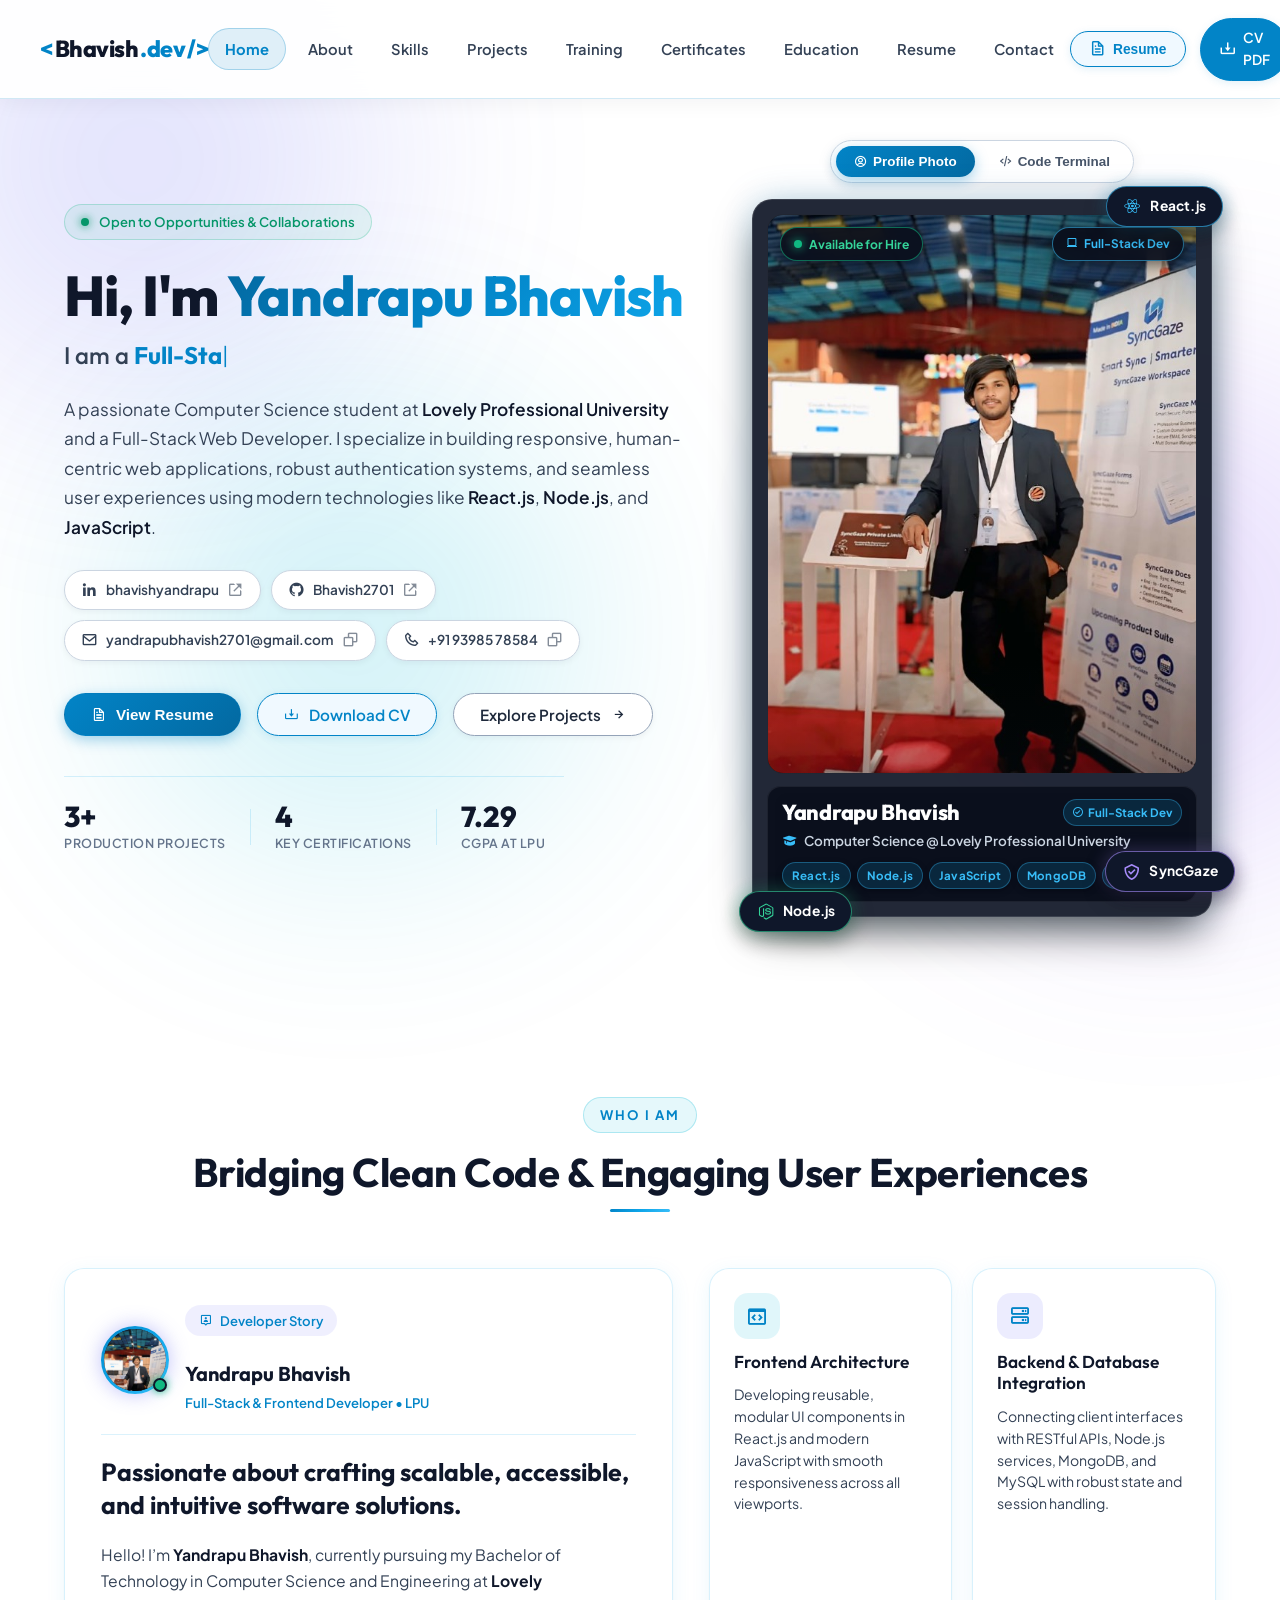
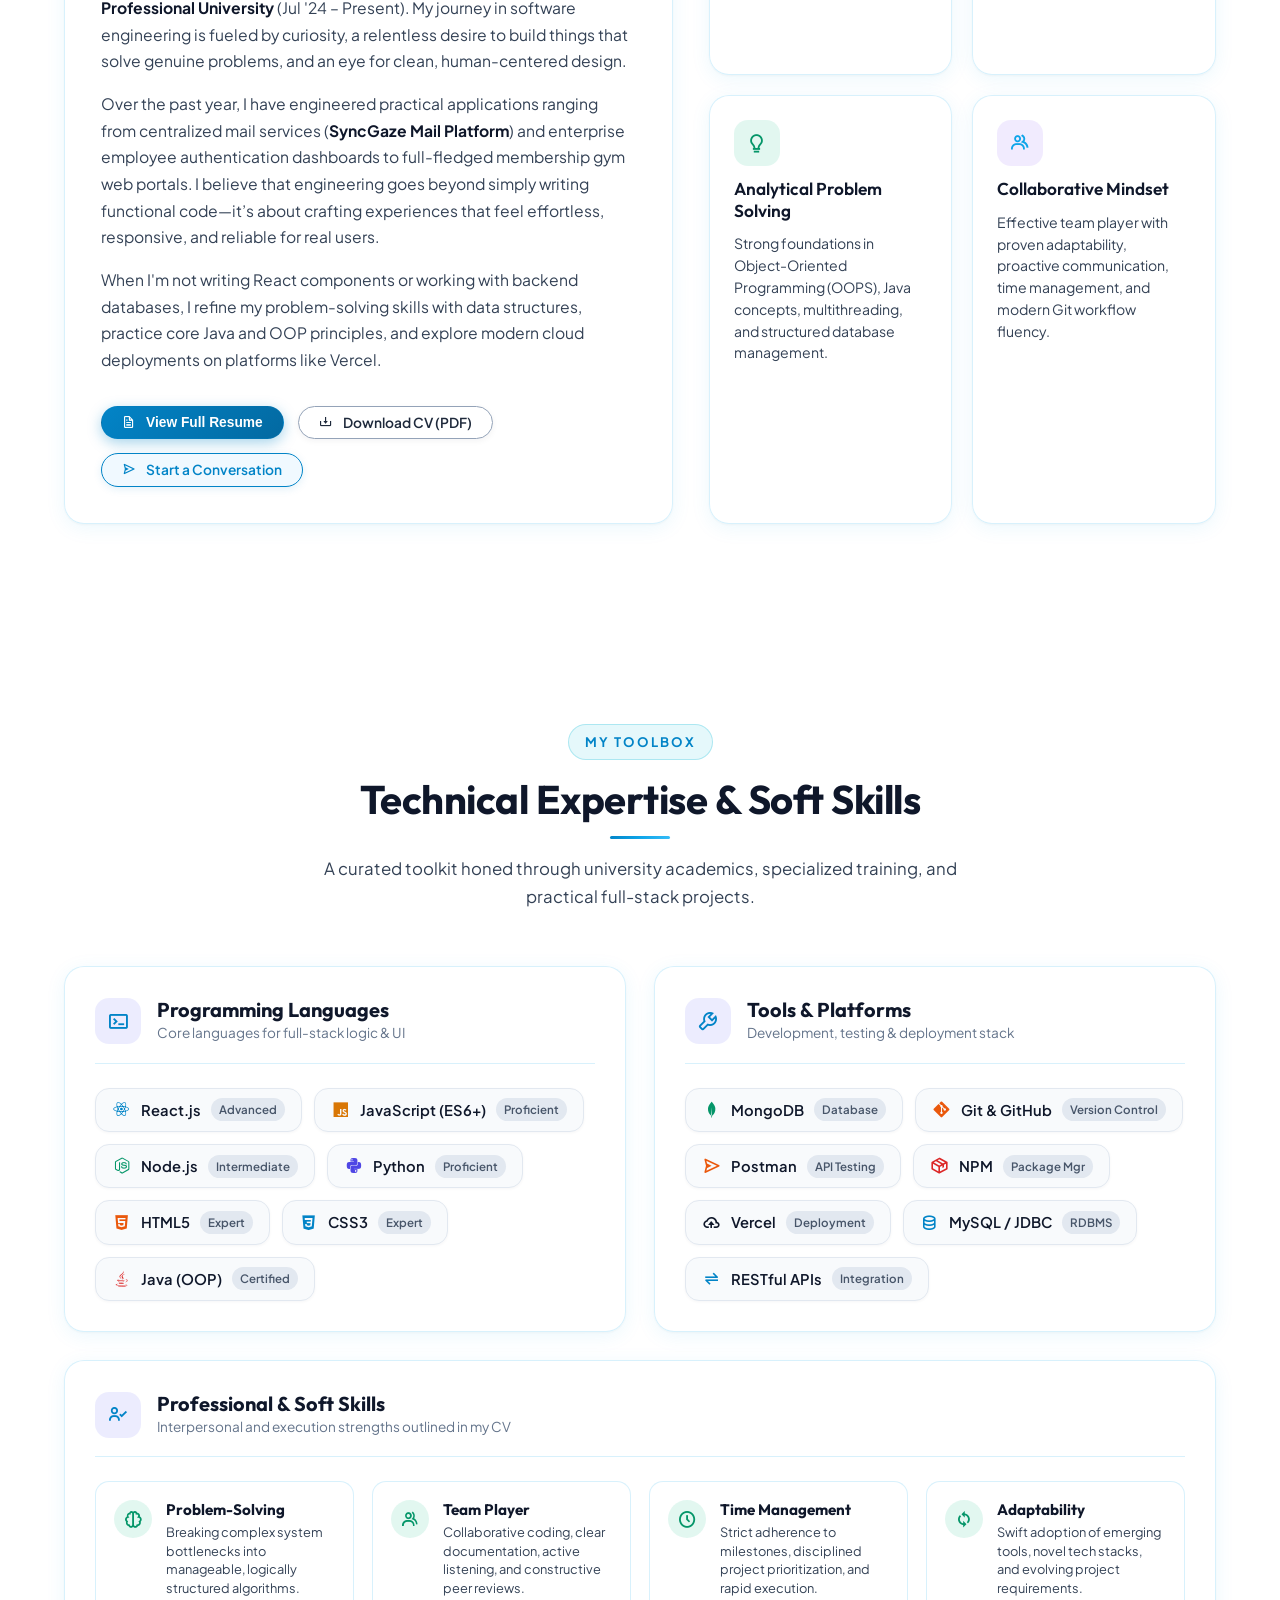
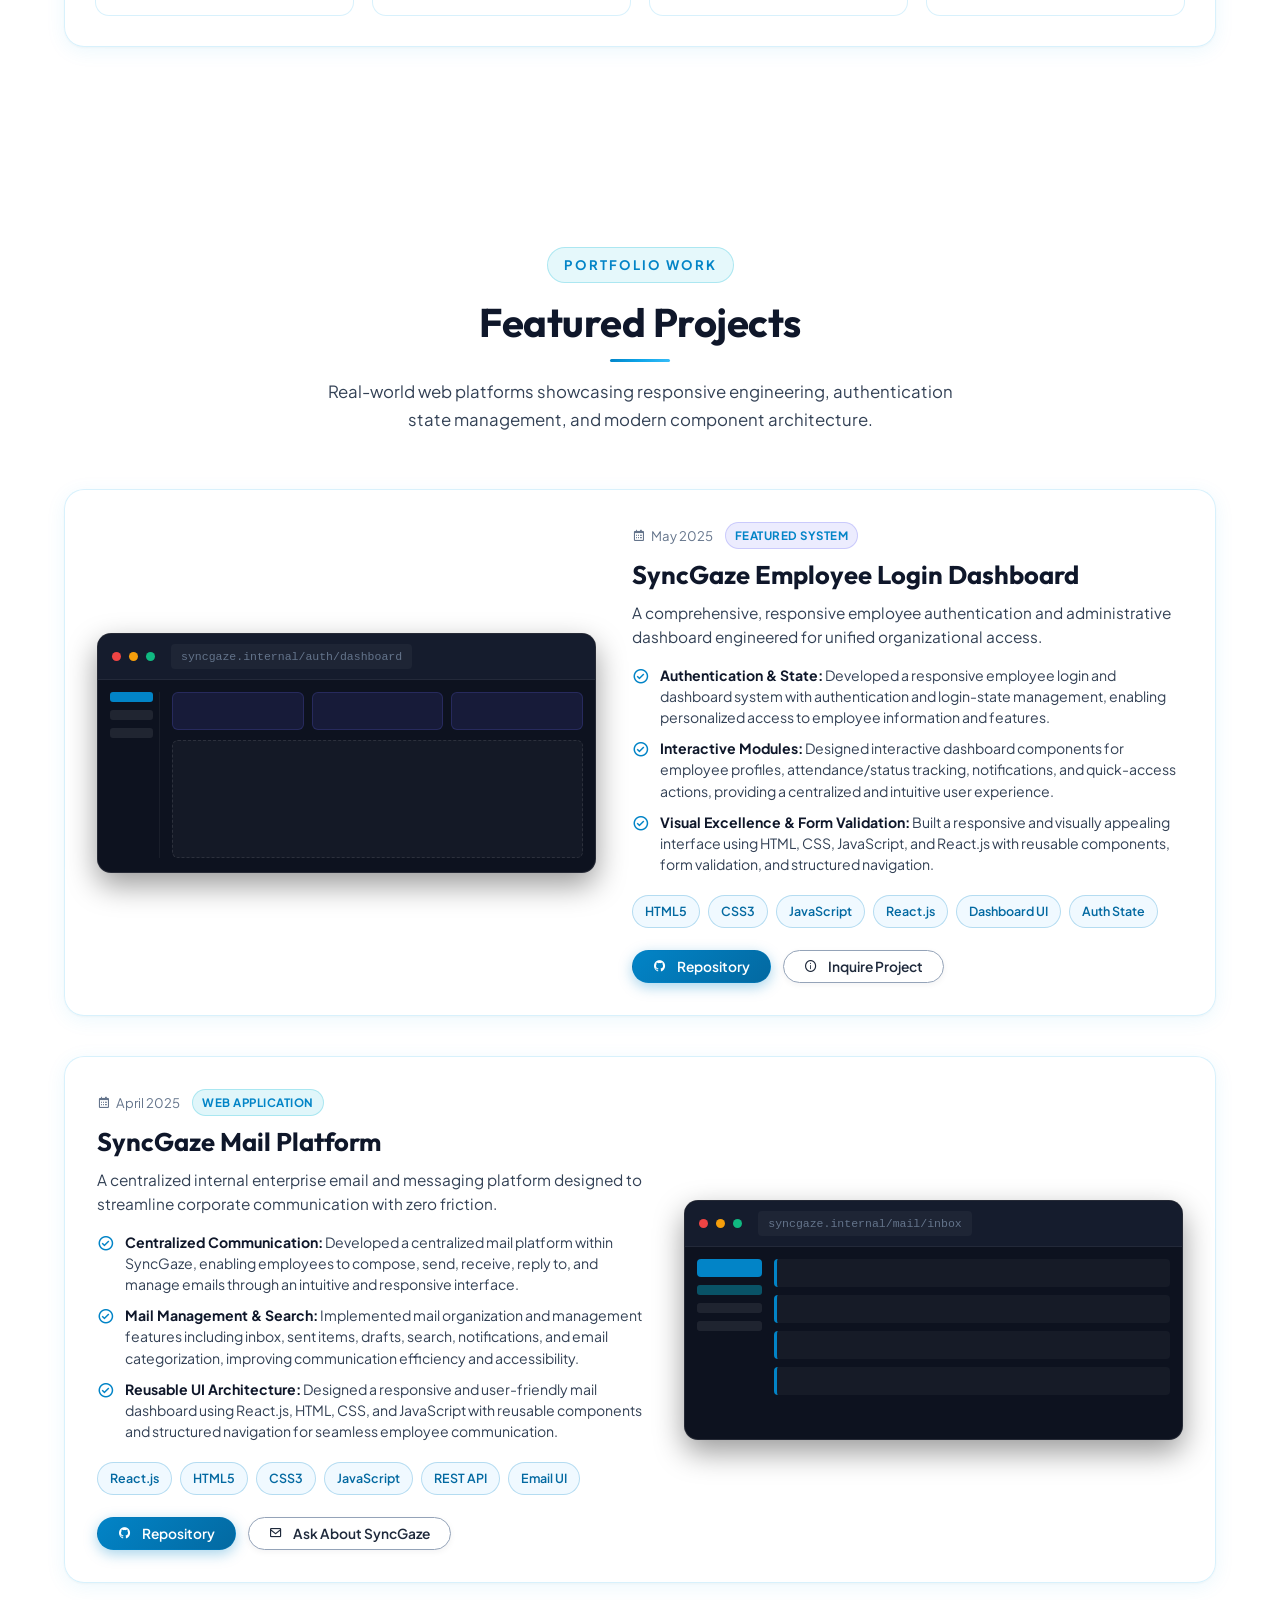
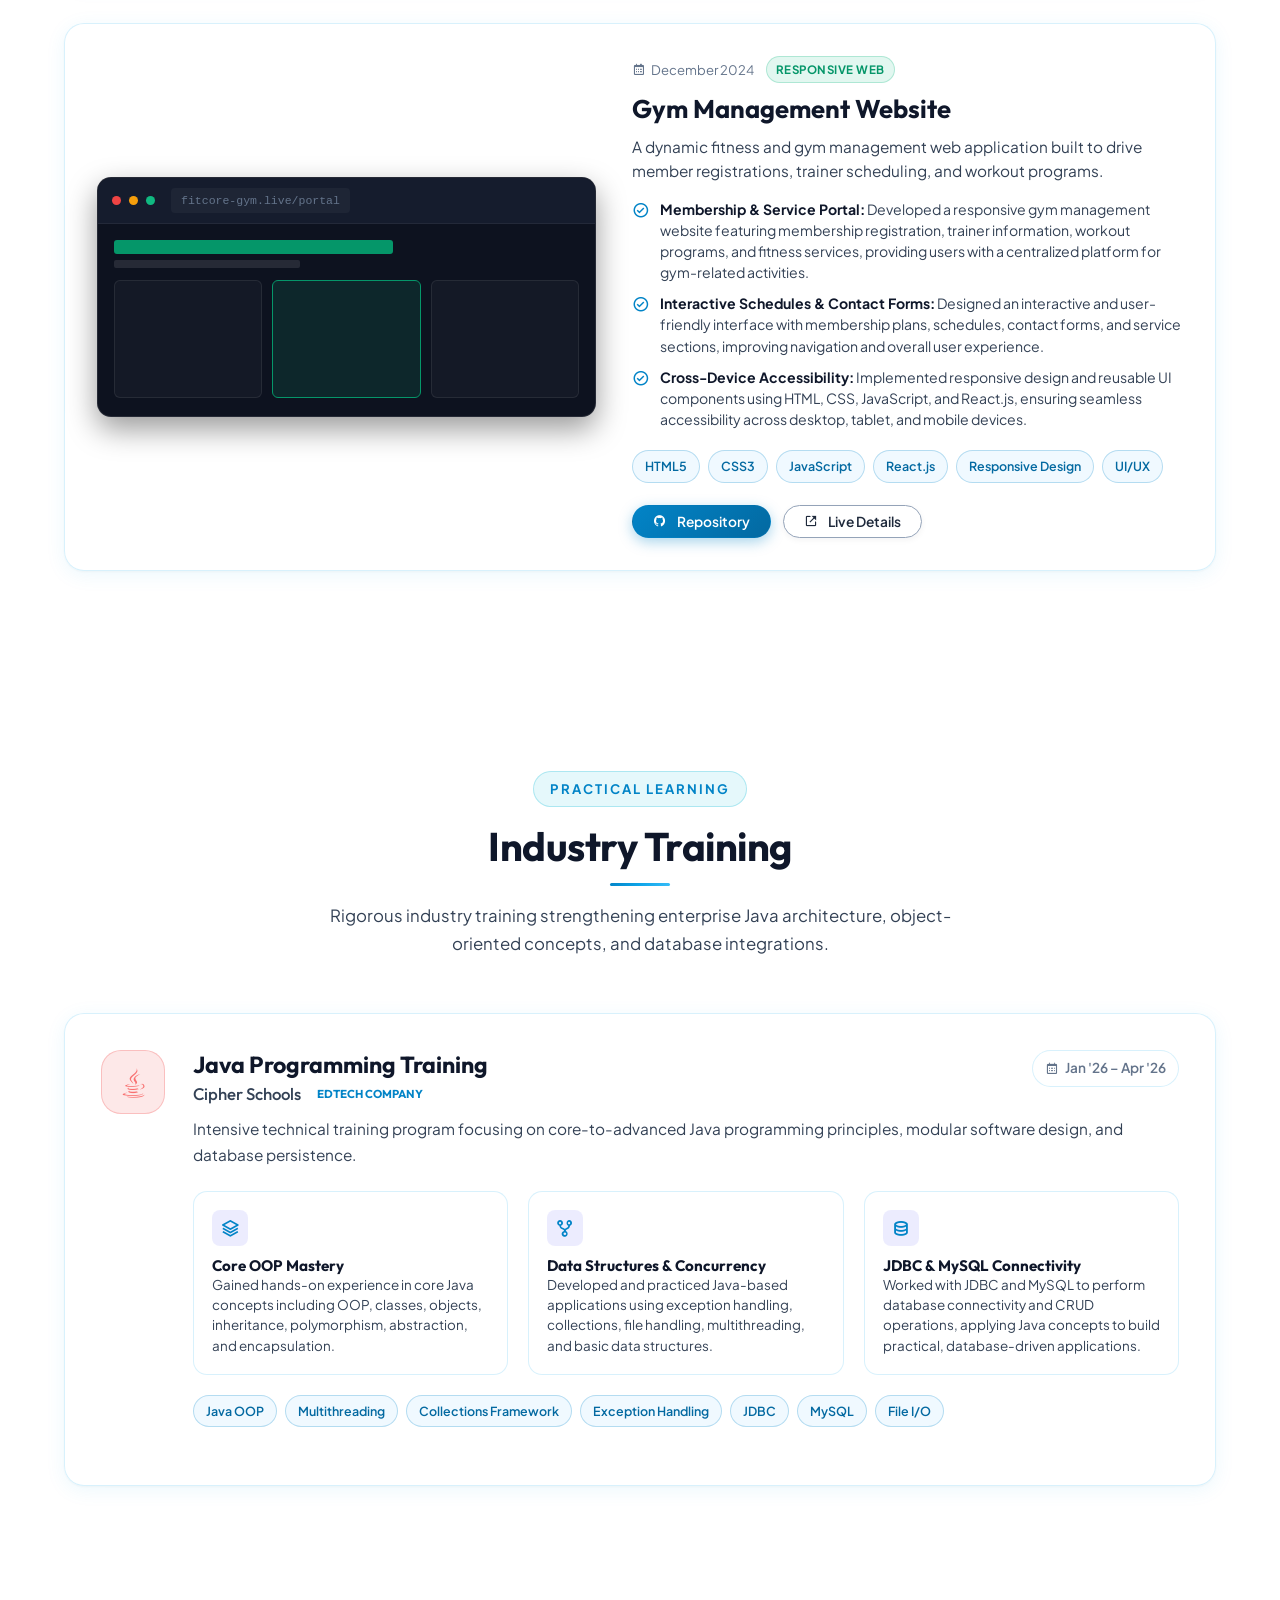
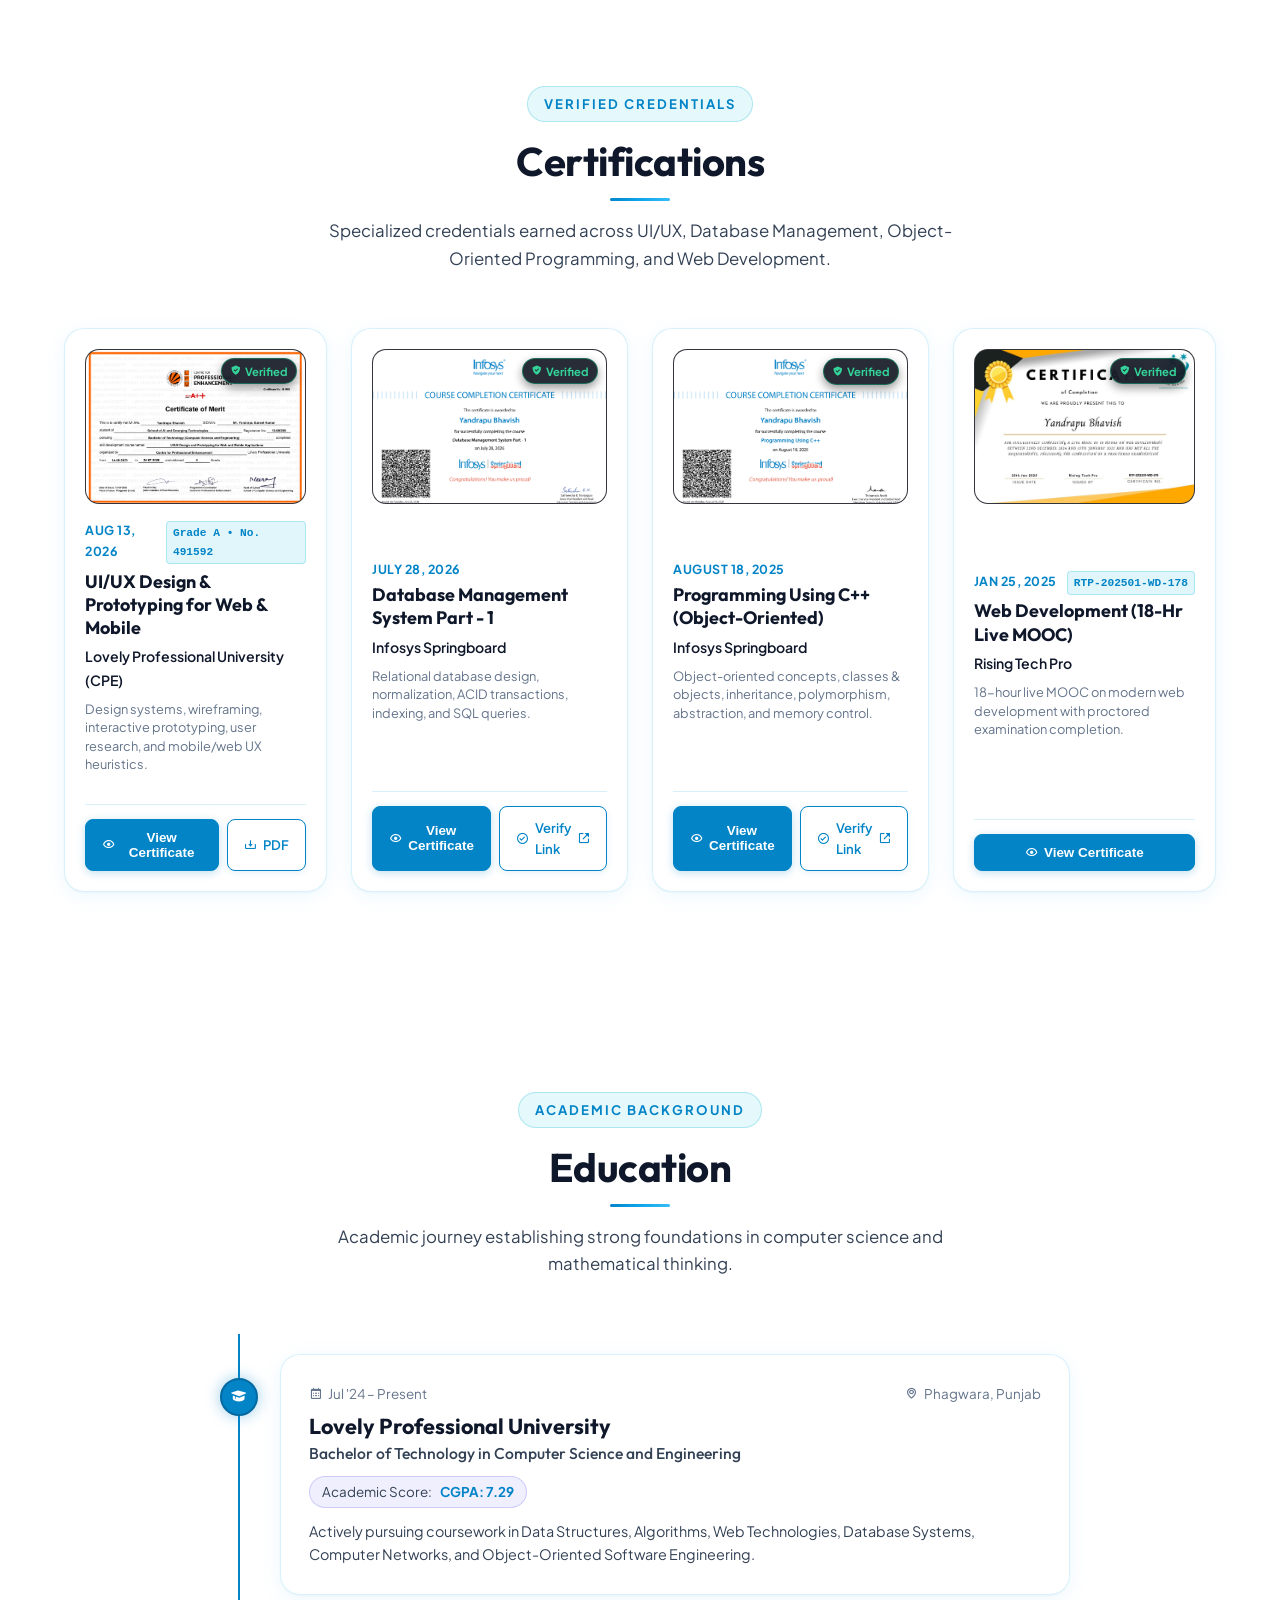
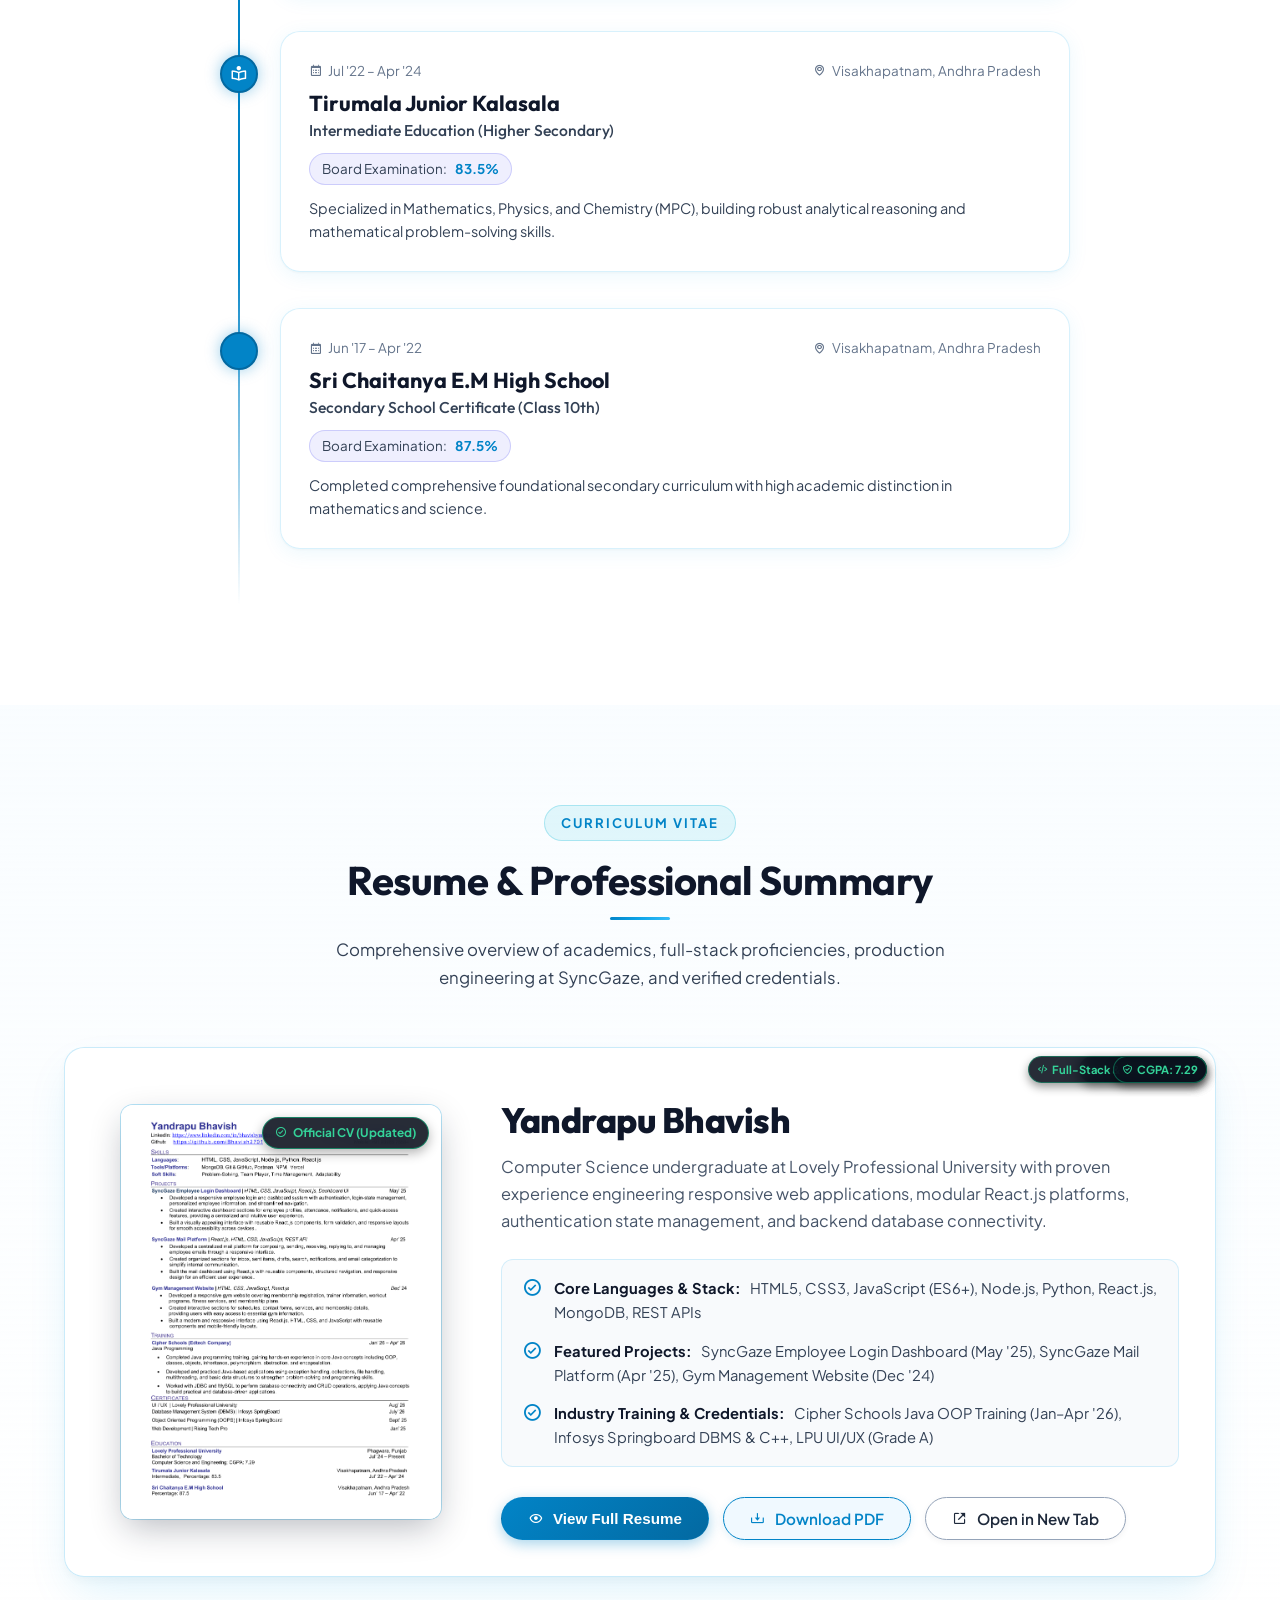
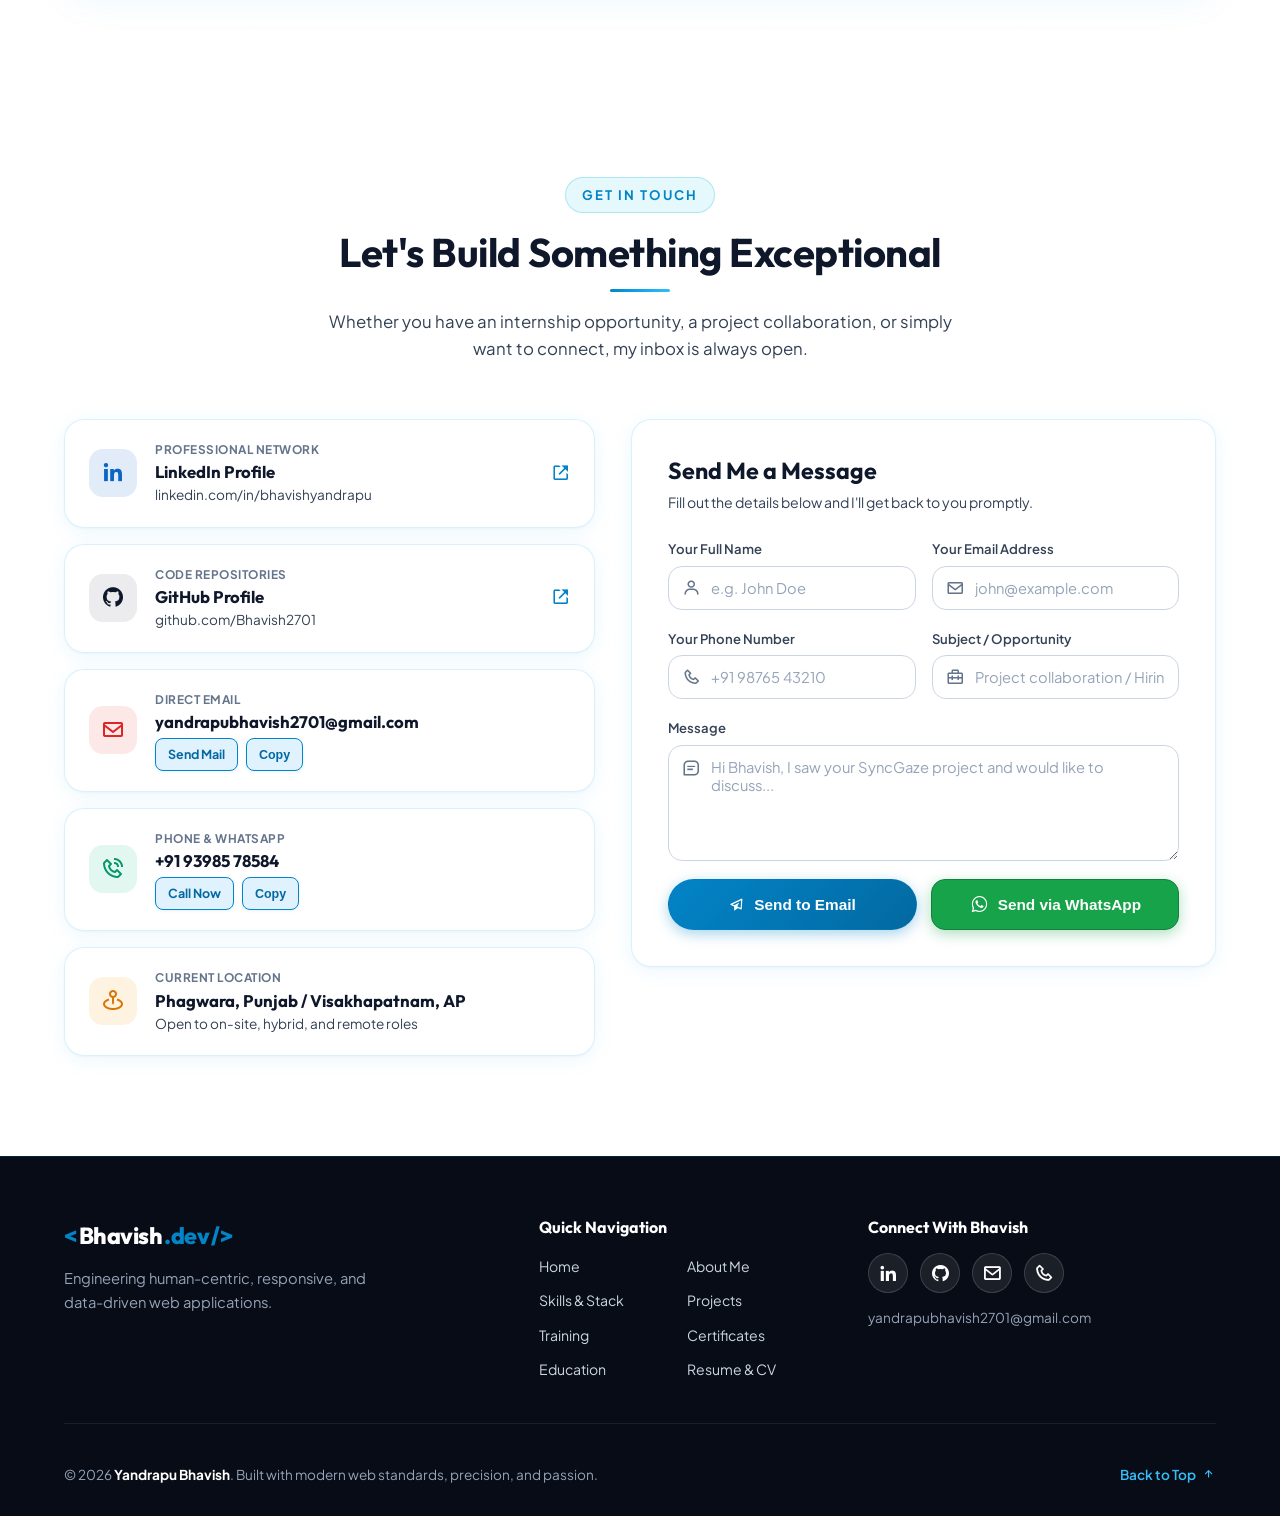
==== commit 4ca3d330: "Update portfolio website design, content, and assets" ====
--- a/index.html
+++ b/index.html
@@ -42,10 +42,19 @@
             <a href="#training" class="nav-item">Training</a>
             <a href="#certifications" class="nav-item">Certificates</a>
             <a href="#education" class="nav-item">Education</a>
+            <a href="#resume" class="nav-item">Resume</a>
             <a href="#contact" class="nav-item">Contact</a>
         </nav>
 
         <div class="header-actions">
+            <button type="button" class="btn-cv-nav" onclick="openResumeModal()" title="View Yandrapu Bhavish's Resume / CV">
+                <i class="bx bx-file"></i>
+                <span>Resume</span>
+            </button>
+            <a href="assets/Yandrapu_Bhavish_Resume.pdf" download="Yandrapu_Bhavish_Resume.pdf" target="_blank" class="btn-cv-nav btn-cv-download" title="Download Official CV PDF">
+                <i class="bx bx-download"></i>
+                <span>CV PDF</span>
+            </a>
             <a href="#contact" class="btn-primary-nav">Let's Connect</a>
             <button class="mobile-toggle" id="mobileToggle" aria-label="Toggle Navigation">
                 <i class="bx bx-menu" id="menuIcon"></i>
@@ -67,7 +76,14 @@
             <a href="#training" class="mobile-link">Training</a>
             <a href="#certifications" class="mobile-link">Certifications</a>
             <a href="#education" class="mobile-link">Education</a>
+            <a href="#resume" class="mobile-link">Resume & CV</a>
             <a href="#contact" class="mobile-link">Contact</a>
+            <button type="button" class="mobile-link mobile-cv-link" onclick="openResumeModal()">
+                <i class="bx bx-file"></i> View Full Resume
+            </button>
+            <a href="assets/Yandrapu_Bhavish_Resume.pdf" download="Yandrapu_Bhavish_Resume.pdf" target="_blank" class="mobile-link mobile-cv-link">
+                <i class="bx bx-download"></i> Download CV (PDF)
+            </a>
         </nav>
         <div class="mobile-drawer-footer">
             <div class="drawer-socials">
@@ -127,13 +143,17 @@
 
                     <!-- Call To Action Buttons -->
                     <div class="hero-cta-group animate-fade-in delay-5">
-                        <a href="#projects" class="btn btn-primary">
+                        <button type="button" class="btn btn-primary" onclick="openResumeModal()" title="View Yandrapu Bhavish's Official Resume">
+                            <i class="bx bx-file"></i>
+                            <span>View Resume</span>
+                        </button>
+                        <a href="assets/Yandrapu_Bhavish_Resume.pdf" download="Yandrapu_Bhavish_Resume.pdf" target="_blank" class="btn btn-secondary" title="Download Official CV">
+                            <i class="bx bx-download"></i>
+                            <span>Download CV</span>
+                        </a>
+                        <a href="#projects" class="btn btn-outline" title="Explore Featured Projects">
                             <span>Explore Projects</span>
                             <i class="bx bx-right-arrow-alt"></i>
-                        </a>
-                        <a href="#contact" class="btn btn-secondary">
-                            <span>Get In Touch</span>
-                            <i class="bx bx-message-rounded-dots"></i>
                         </a>
                     </div>
 
@@ -159,45 +179,107 @@
                 <!-- Hero Graphic Card / Visual Badge -->
                 <div class="hero-visual animate-fade-in delay-3">
                     <div class="profile-card-wrapper">
-                        <div class="profile-glass-card">
-                            <div class="card-header-bar">
-                                <div class="terminal-dots">
-                                    <span class="dot dot-red"></span>
-                                    <span class="dot dot-yellow"></span>
-                                    <span class="dot dot-green"></span>
-                                </div>
-                                <span class="terminal-title">developer_profile.js</span>
-                                <span class="live-pill"><i class="bx bx-broadcast"></i> ACTIVE</span>
-                            </div>
-
-                            <div class="code-preview">
-                                <p><span class="syntax-keyword">const</span> <span class="syntax-variable">engineer</span> = {</p>
-                                <p class="indent-1"><span class="syntax-prop">name</span>: <span class="syntax-string">'Yandrapu Bhavish'</span>,</p>
-                                <p class="indent-1"><span class="syntax-prop">role</span>: <span class="syntax-string">'Full-Stack & Frontend Developer'</span>,</p>
-                                <p class="indent-1"><span class="syntax-prop">institution</span>: <span class="syntax-string">'Lovely Professional University'</span>,</p>
-                                <p class="indent-1"><span class="syntax-prop">degree</span>: <span class="syntax-string">'B.Tech Computer Science'</span>,</p>
-                                <p class="indent-1"><span class="syntax-prop">coreStack</span>: [<span class="syntax-string">'React.js'</span>, <span class="syntax-string">'Node.js'</span>, <span class="syntax-string">'JavaScript'</span>, <span class="syntax-string">'MongoDB'</span>],</p>
-                                <p class="indent-1"><span class="syntax-prop">contact</span>: {</p>
-                                <p class="indent-2"><span class="syntax-prop">email</span>: <span class="syntax-string">'yandrapubhavish2701@gmail.com'</span>,</p>
-                                <p class="indent-2"><span class="syntax-prop">phone</span>: <span class="syntax-string">'+91 93985 78584'</span>,</p>
-                                <p class="indent-2"><span class="syntax-prop">github</span>: <span class="syntax-string">'Bhavish2701'</span></p>
-                                <p class="indent-1">},</p>
-                                <p class="indent-1"><span class="syntax-prop">availableForHire</span>: <span class="syntax-boolean">true</span></p>
-                                <p>};</p>
-                            </div>
-
-                            <!-- Floating badge pills -->
-                            <div class="floating-tech-badge badge-top-right">
-                                <i class="bx bxl-react"></i>
-                                <span>React.js</span>
-                            </div>
-                            <div class="floating-tech-badge badge-bottom-left">
-                                <i class="bx bxl-nodejs"></i>
-                                <span>Node.js</span>
-                            </div>
-                            <div class="floating-tech-badge badge-bottom-right">
-                                <i class="bx bxl-mongodb"></i>
-                                <span>MongoDB</span>
+                        <!-- Hero View Switcher: Photo Profile vs Code Terminal -->
+                        <div class="hero-view-switch">
+                            <button type="button" class="hero-switch-btn active" data-target="heroPhotoPane">
+                                <i class="bx bx-user-circle"></i> Profile Photo
+                            </button>
+                            <button type="button" class="hero-switch-btn" data-target="heroCodePane">
+                                <i class="bx bx-code-alt"></i> Code Terminal
+                            </button>
+                        </div>
+
+                        <!-- Pane 1: Profile Photo Showcase (Default) -->
+                        <div class="hero-view-pane active" id="heroPhotoPane">
+                            <div class="profile-photo-card">
+                                <div class="profile-photo-inner">
+                                    <img src="assets/profile.jpg" alt="Yandrapu Bhavish" class="profile-main-photo" id="heroProfileImg">
+                                    <div class="profile-overlay-gradient"></div>
+                                    
+                                    <div class="photo-badge-status">
+                                        <span class="pulse-dot-green"></span>
+                                        <span>Available for Hire</span>
+                                    </div>
+                                    <div class="photo-badge-role">
+                                        <i class="bx bx-laptop"></i> Full-Stack Dev
+                                    </div>
+                                </div>
+
+                                <div class="photo-card-info">
+                                    <div class="photo-card-info-header">
+                                        <h3 class="photo-card-name">Yandrapu Bhavish</h3>
+                                        <span class="photo-card-badge-inline"><i class="bx bx-check-circle"></i> Full-Stack Dev</span>
+                                    </div>
+                                    <div class="photo-card-sub">
+                                        <i class="bx bxs-graduation"></i> Computer Science @ Lovely Professional University
+                                    </div>
+                                    <div class="photo-card-tags">
+                                        <span class="photo-tag">React.js</span>
+                                        <span class="photo-tag">Node.js</span>
+                                        <span class="photo-tag">JavaScript</span>
+                                        <span class="photo-tag">MongoDB</span>
+                                        <span class="photo-tag">SyncGaze</span>
+                                    </div>
+                                </div>
+
+                                <!-- Floating tech badges around photo -->
+                                <div class="floating-tech-badge badge-top-right">
+                                    <i class="bx bxl-react"></i>
+                                    <span>React.js</span>
+                                </div>
+                                <div class="floating-tech-badge badge-bottom-left">
+                                    <i class="bx bxl-nodejs"></i>
+                                    <span>Node.js</span>
+                                </div>
+                                <div class="floating-tech-badge badge-bottom-right">
+                                    <i class="bx bx-check-shield"></i>
+                                    <span>SyncGaze</span>
+                                </div>
+                            </div>
+                        </div>
+
+                        <!-- Pane 2: Interactive Code Terminal Showcase -->
+                        <div class="hero-view-pane" id="heroCodePane">
+                            <div class="profile-glass-card">
+                                <div class="card-header-bar">
+                                    <div class="terminal-dots">
+                                        <span class="dot dot-red"></span>
+                                        <span class="dot dot-yellow"></span>
+                                        <span class="dot dot-green"></span>
+                                    </div>
+                                    <span class="terminal-title">developer_profile.js</span>
+                                    <span class="live-pill"><i class="bx bx-broadcast"></i> ACTIVE</span>
+                                </div>
+
+                                <div class="code-preview">
+                                    <p><span class="syntax-keyword">const</span> <span class="syntax-variable">engineer</span> = {</p>
+                                    <p class="indent-1"><span class="syntax-prop">name</span>: <span class="syntax-string">'Yandrapu Bhavish'</span>,</p>
+                                    <p class="indent-1"><span class="syntax-prop">role</span>: <span class="syntax-string">'Full-Stack & Frontend Developer'</span>,</p>
+                                    <p class="indent-1"><span class="syntax-prop">institution</span>: <span class="syntax-string">'Lovely Professional University'</span>,</p>
+                                    <p class="indent-1"><span class="syntax-prop">degree</span>: <span class="syntax-string">'B.Tech Computer Science'</span>,</p>
+                                    <p class="indent-1"><span class="syntax-prop">coreStack</span>: [<span class="syntax-string">'React.js'</span>, <span class="syntax-string">'Node.js'</span>, <span class="syntax-string">'JavaScript'</span>, <span class="syntax-string">'MongoDB'</span>],</p>
+                                    <p class="indent-1"><span class="syntax-prop">contact</span>: {</p>
+                                    <p class="indent-2"><span class="syntax-prop">email</span>: <span class="syntax-string">'yandrapubhavish2701@gmail.com'</span>,</p>
+                                    <p class="indent-2"><span class="syntax-prop">phone</span>: <span class="syntax-string">'+91 93985 78584'</span>,</p>
+                                    <p class="indent-2"><span class="syntax-prop">github</span>: <span class="syntax-string">'Bhavish2701'</span></p>
+                                    <p class="indent-1">},</p>
+                                    <p class="indent-1"><span class="syntax-prop">availableForHire</span>: <span class="syntax-boolean">true</span></p>
+                                    <p>};</p>
+                                </div>
+
+                                <!-- Floating badge pills -->
+                                <div class="floating-tech-badge badge-top-right">
+                                    <i class="bx bxl-react"></i>
+                                    <span>React.js</span>
+                                </div>
+                                <div class="floating-tech-badge badge-bottom-left">
+                                    <i class="bx bxl-nodejs"></i>
+                                    <span>Node.js</span>
+                                </div>
+                                <div class="floating-tech-badge badge-bottom-right">
+                                    <i class="bx bxl-mongodb"></i>
+                                    <span>MongoDB</span>
+                                </div>
                             </div>
                         </div>
                     </div>
@@ -216,9 +298,19 @@
 
                 <div class="about-grid">
                     <div class="about-bio-card glass-panel">
-                        <div class="bio-badge">
-                            <i class="bx bx-user-pin"></i>
-                            <span>Developer Story</span>
+                        <div class="bio-profile-header">
+                            <div class="bio-avatar-frame">
+                                <img src="assets/profile.jpg" alt="Yandrapu Bhavish" class="bio-avatar-img">
+                                <span class="bio-avatar-status" title="Active & Open to Work"></span>
+                            </div>
+                            <div class="bio-profile-details">
+                                <div class="bio-badge">
+                                    <i class="bx bx-user-pin"></i>
+                                    <span>Developer Story</span>
+                                </div>
+                                <h3 class="bio-profile-name">Yandrapu Bhavish</h3>
+                                <span class="bio-profile-role">Full-Stack & Frontend Developer • LPU</span>
+                            </div>
                         </div>
                         <h3>Passionate about crafting scalable, accessible, and intuitive software solutions.</h3>
                         <p>
@@ -232,11 +324,14 @@
                         </p>
 
                         <div class="bio-actions">
-                            <a href="#contact" class="btn btn-primary btn-sm">
+                            <button type="button" onclick="openResumeModal()" class="btn btn-primary btn-sm">
+                                <i class="bx bx-file"></i> View Full Resume
+                            </button>
+                            <a href="assets/Yandrapu_Bhavish_Resume.pdf" download="Yandrapu_Bhavish_Resume.pdf" class="btn btn-outline btn-sm">
+                                <i class="bx bx-download"></i> Download CV (PDF)
+                            </a>
+                            <a href="#contact" class="btn btn-secondary btn-sm">
                                 <i class="bx bx-send"></i> Start a Conversation
-                            </a>
-                            <a href="https://github.com/Bhavish2701" target="_blank" rel="noopener noreferrer" class="btn btn-outline btn-sm">
-                                <i class="bx bxl-github"></i> View GitHub Profile
                             </a>
                         </div>
                     </div>
@@ -513,7 +608,7 @@
                             </div>
 
                             <div class="project-links">
-                                <a href="https://github.com/Bhavish2701" target="_blank" rel="noopener noreferrer" class="btn btn-sm btn-primary">
+                                <a href="https://github.com/SyncGaze/syncgaze-workspace" target="_blank" rel="noopener noreferrer" class="btn btn-sm btn-primary" title="View SyncGaze Workspace Repository">
                                     <i class="bx bxl-github"></i> Repository
                                 </a>
                                 <a href="#contact" class="btn btn-sm btn-outline">
@@ -585,7 +680,7 @@
                             </div>
 
                             <div class="project-links">
-                                <a href="https://github.com/Bhavish2701" target="_blank" rel="noopener noreferrer" class="btn btn-sm btn-primary">
+                                <a href="https://github.com/SyncGaze/syncgaze_mail" target="_blank" rel="noopener noreferrer" class="btn btn-sm btn-primary" title="View SyncGaze Mail Repository">
                                     <i class="bx bxl-github"></i> Repository
                                 </a>
                                 <a href="#contact" class="btn btn-sm btn-outline">
@@ -750,67 +845,110 @@
                 </div>
 
                 <div class="certs-grid">
-                    <!-- Cert 1: UI / UX -->
-                    <div class="cert-card glass-panel">
-                        <div class="cert-icon icon-cyan">
-                            <i class="bx bx-palette"></i>
+                    <!-- Cert 1: UI / UX Design & Prototyping (LPU) -->
+                    <div class="cert-card glass-panel cert-card-featured">
+                        <div class="cert-thumbnail-wrapper" onclick="openCertModal('uiux')" title="Click to enlarge certificate">
+                            <img src="assets/cert-ui-ux-lpu.png" alt="LPU UI/UX Design and Prototyping Certificate" class="cert-thumbnail">
+                            <div class="cert-thumbnail-overlay">
+                                <i class="bx bx-zoom-in"></i>
+                                <span>Inspect Certificate</span>
+                            </div>
+                            <span class="cert-verified-pill"><i class="bx bxs-check-shield"></i> Verified</span>
                         </div>
                         <div class="cert-info">
-                            <span class="cert-date">Aug '26</span>
-                            <h4 class="cert-title">UI / UX Design</h4>
-                            <p class="cert-issuer">Lovely Professional University</p>
-                            <span class="cert-desc">Design systems, user-centric flows, responsive prototyping, and interface usability heuristics.</span>
-                        </div>
-                        <div class="cert-badge-status">
-                            <i class="bx bx-check-shield"></i> LPU Certified
-                        </div>
-                    </div>
-
-                    <!-- Cert 2: DBMS -->
-                    <div class="cert-card glass-panel">
-                        <div class="cert-icon icon-indigo">
-                            <i class="bx bx-cylinder"></i>
+                            <div class="cert-meta-row">
+                                <span class="cert-date">Aug 13, 2026</span>
+                                <span class="cert-id-tag">Grade A • No. 491592</span>
+                            </div>
+                            <h4 class="cert-title">UI/UX Design & Prototyping for Web & Mobile</h4>
+                            <p class="cert-issuer">Lovely Professional University (CPE)</p>
+                            <span class="cert-desc">Design systems, wireframing, interactive prototyping, user research, and mobile/web UX heuristics.</span>
+                        </div>
+                        <div class="cert-card-actions">
+                            <button type="button" class="btn-cert-view" onclick="openCertModal('uiux')">
+                                <i class="bx bx-show"></i> View Certificate
+                            </button>
+                            <a href="assets/cert-ui-ux-lpu.pdf" download="LPU_UI_UX_Certificate.pdf" target="_blank" rel="noopener noreferrer" class="btn-cert-verify" title="Download official PDF">
+                                <i class="bx bx-download"></i> PDF
+                            </a>
+                        </div>
+                    </div>
+
+                    <!-- Cert 2: DBMS (Infosys Springboard) -->
+                    <div class="cert-card glass-panel cert-card-featured">
+                        <div class="cert-thumbnail-wrapper" onclick="openCertModal('dbms')" title="Click to enlarge certificate">
+                            <img src="assets/cert-dbms-infosys.png" alt="Infosys Springboard Database Management System Part 1 Certificate" class="cert-thumbnail">
+                            <div class="cert-thumbnail-overlay">
+                                <i class="bx bx-zoom-in"></i>
+                                <span>Inspect Certificate</span>
+                            </div>
+                            <span class="cert-verified-pill"><i class="bx bxs-check-shield"></i> Verified</span>
                         </div>
                         <div class="cert-info">
-                            <span class="cert-date">July '26</span>
-                            <h4 class="cert-title">Database Management System (DBMS)</h4>
-                            <p class="cert-issuer">Infosys SpringBoard</p>
-                            <span class="cert-desc">Relational database design, normalization, ACID properties, indexing, and SQL queries.</span>
-                        </div>
-                        <div class="cert-badge-status">
-                            <i class="bx bx-check-shield"></i> Infosys Verified
-                        </div>
-                    </div>
-
-                    <!-- Cert 3: OOPS -->
-                    <div class="cert-card glass-panel">
-                        <div class="cert-icon icon-violet">
-                            <i class="bx bx-cube-alt"></i>
+                            <span class="cert-date">July 28, 2026</span>
+                            <h4 class="cert-title">Database Management System Part - 1</h4>
+                            <p class="cert-issuer">Infosys Springboard</p>
+                            <span class="cert-desc">Relational database design, normalization, ACID transactions, indexing, and SQL queries.</span>
+                        </div>
+                        <div class="cert-card-actions">
+                            <button type="button" class="btn-cert-view" onclick="openCertModal('dbms')">
+                                <i class="bx bx-show"></i> View Certificate
+                            </button>
+                            <a href="https://verify.onwingspan.com" target="_blank" rel="noopener noreferrer" class="btn-cert-verify" title="Verify at verify.onwingspan.com">
+                                <i class="bx bx-check-circle"></i> Verify Link <i class="bx bx-link-external"></i>
+                            </a>
+                        </div>
+                    </div>
+
+                    <!-- Cert 3: Programming Using C++ / OOP (Infosys Springboard) -->
+                    <div class="cert-card glass-panel cert-card-featured">
+                        <div class="cert-thumbnail-wrapper" onclick="openCertModal('cpp')" title="Click to enlarge certificate">
+                            <img src="assets/cert-cpp-infosys.png" alt="Infosys Springboard Programming Using C++ Certificate" class="cert-thumbnail">
+                            <div class="cert-thumbnail-overlay">
+                                <i class="bx bx-zoom-in"></i>
+                                <span>Inspect Certificate</span>
+                            </div>
+                            <span class="cert-verified-pill"><i class="bx bxs-check-shield"></i> Verified</span>
                         </div>
                         <div class="cert-info">
-                            <span class="cert-date">Sept '25</span>
-                            <h4 class="cert-title">Object Oriented Programming (OOPS)</h4>
-                            <p class="cert-issuer">Infosys SpringBoard</p>
-                            <span class="cert-desc">Class hierarchies, polymorphism, encapsulation, abstraction, and software design patterns.</span>
-                        </div>
-                        <div class="cert-badge-status">
-                            <i class="bx bx-check-shield"></i> Infosys Verified
-                        </div>
-                    </div>
-
-                    <!-- Cert 4: Web Development -->
-                    <div class="cert-card glass-panel">
-                        <div class="cert-icon icon-emerald">
-                            <i class="bx bx-code-curly"></i>
+                            <span class="cert-date">August 18, 2025</span>
+                            <h4 class="cert-title">Programming Using C++ (Object-Oriented)</h4>
+                            <p class="cert-issuer">Infosys Springboard</p>
+                            <span class="cert-desc">Object-oriented concepts, classes & objects, inheritance, polymorphism, abstraction, and memory control.</span>
+                        </div>
+                        <div class="cert-card-actions">
+                            <button type="button" class="btn-cert-view" onclick="openCertModal('cpp')">
+                                <i class="bx bx-show"></i> View Certificate
+                            </button>
+                            <a href="https://verify.onwingspan.com" target="_blank" rel="noopener noreferrer" class="btn-cert-verify" title="Verify at verify.onwingspan.com">
+                                <i class="bx bx-check-circle"></i> Verify Link <i class="bx bx-link-external"></i>
+                            </a>
+                        </div>
+                    </div>
+
+                    <!-- Cert 4: Web Development (Rising Tech Pro) -->
+                    <div class="cert-card glass-panel cert-card-featured">
+                        <div class="cert-thumbnail-wrapper" onclick="openCertModal('webdev')" title="Click to enlarge certificate">
+                            <img src="assets/cert-web-dev-rising-tech.jpg" alt="Rising Tech Pro Web Development Certificate" class="cert-thumbnail">
+                            <div class="cert-thumbnail-overlay">
+                                <i class="bx bx-zoom-in"></i>
+                                <span>Inspect Certificate</span>
+                            </div>
+                            <span class="cert-verified-pill"><i class="bx bxs-check-shield"></i> Verified</span>
                         </div>
                         <div class="cert-info">
-                            <span class="cert-date">Jan '25</span>
-                            <h4 class="cert-title">Web Development</h4>
+                            <div class="cert-meta-row">
+                                <span class="cert-date">Jan 25, 2025</span>
+                                <span class="cert-id-tag">RTP-202501-WD-178</span>
+                            </div>
+                            <h4 class="cert-title">Web Development (18-Hr Live MOOC)</h4>
                             <p class="cert-issuer">Rising Tech Pro</p>
-                            <span class="cert-desc">Full web lifecycle, responsive layouts, DOM manipulation, APIs, and production deployment.</span>
-                        </div>
-                        <div class="cert-badge-status">
-                            <i class="bx bx-check-shield"></i> Industry Certified
+                            <span class="cert-desc">18-hour live MOOC on modern web development with proctored examination completion.</span>
+                        </div>
+                        <div class="cert-card-actions">
+                            <button type="button" class="btn-cert-view" onclick="openCertModal('webdev')">
+                                <i class="bx bx-show"></i> View Certificate
+                            </button>
                         </div>
                     </div>
                 </div>
@@ -899,6 +1037,80 @@
             </div>
         </section>
 
+        <!-- Dedicated Resume / CV Showcase Section -->
+        <section class="section resume-section" id="resume">
+            <div class="section-container">
+                <div class="section-header">
+                    <span class="section-tag">CURRICULUM VITAE</span>
+                    <h2 class="section-title">Resume & Professional Summary</h2>
+                    <div class="section-line"></div>
+                    <p class="section-subtitle">
+                        Comprehensive overview of academics, full-stack proficiencies, production engineering at SyncGaze, and verified credentials.
+                    </p>
+                </div>
+
+                <div class="resume-showcase-card glass-panel">
+                    <div class="resume-preview-col">
+                        <div class="resume-sheet-preview" onclick="openResumeModal()" title="Click to inspect full resume document">
+                            <img src="assets/resume-preview.png" alt="Yandrapu Bhavish Resume Document Preview" class="resume-thumbnail-img">
+                            <div class="resume-sheet-overlay">
+                                <i class="bx bx-zoom-in"></i>
+                                <span>Inspect Full Resume</span>
+                            </div>
+                            <span class="resume-status-chip"><i class="bx bx-check-circle"></i> Official CV (Updated)</span>
+                        </div>
+                    </div>
+                    <div class="resume-details-col">
+                        <div class="resume-badge-group">
+                            <span class="cert-verified-pill"><i class="bx bxs-graduation"></i> B.Tech CSE • LPU</span>
+                            <span class="cert-verified-pill"><i class="bx bx-code-alt"></i> Full-Stack & Frontend Dev</span>
+                            <span class="cert-verified-pill"><i class="bx bx-check-shield"></i> CGPA: 7.29</span>
+                        </div>
+                        <h3 class="resume-heading">Yandrapu Bhavish</h3>
+                        <p class="resume-summary-text">
+                            Computer Science undergraduate at Lovely Professional University with proven experience engineering responsive web applications, modular React.js platforms, authentication state management, and backend database connectivity.
+                        </p>
+
+                        <div class="resume-highlights-list">
+                            <div class="resume-highlight-item">
+                                <i class="bx bx-check-circle"></i>
+                                <div>
+                                    <strong>Core Languages & Stack:</strong>
+                                    <span>HTML5, CSS3, JavaScript (ES6+), Node.js, Python, React.js, MongoDB, REST APIs</span>
+                                </div>
+                            </div>
+                            <div class="resume-highlight-item">
+                                <i class="bx bx-check-circle"></i>
+                                <div>
+                                    <strong>Featured Projects:</strong>
+                                    <span>SyncGaze Employee Login Dashboard (May '25), SyncGaze Mail Platform (Apr '25), Gym Management Website (Dec '24)</span>
+                                </div>
+                            </div>
+                            <div class="resume-highlight-item">
+                                <i class="bx bx-check-circle"></i>
+                                <div>
+                                    <strong>Industry Training & Credentials:</strong>
+                                    <span>Cipher Schools Java OOP Training (Jan–Apr '26), Infosys Springboard DBMS & C++, LPU UI/UX (Grade A)</span>
+                                </div>
+                            </div>
+                        </div>
+
+                        <div class="resume-cta-buttons">
+                            <button type="button" class="btn btn-primary" onclick="openResumeModal()">
+                                <i class="bx bx-show"></i> View Full Resume
+                            </button>
+                            <a href="assets/Yandrapu_Bhavish_Resume.pdf" download="Yandrapu_Bhavish_Resume.pdf" class="btn btn-secondary">
+                                <i class="bx bx-download"></i> Download PDF
+                            </a>
+                            <a href="assets/Yandrapu_Bhavish_Resume.pdf" target="_blank" rel="noopener noreferrer" class="btn btn-outline">
+                                <i class="bx bx-link-external"></i> Open in New Tab
+                            </a>
+                        </div>
+                    </div>
+                </div>
+            </div>
+        </section>
+
         <!-- Contact Section -->
         <section class="section contact-section" id="contact">
             <div class="section-container">
@@ -989,7 +1201,13 @@
                             <p>Fill out the details below and I'll get back to you promptly.</p>
                         </div>
 
-                        <form id="contactForm" onsubmit="handleContactSubmit(event)">
+                        <!-- Hidden target iframe for zero-redirect background submission -->
+                        <iframe name="hidden_contact_iframe" id="hidden_contact_iframe" style="display:none;" onload="if(typeof handleFormSuccess === 'function') { handleFormSuccess(); }"></iframe>
+
+                        <form id="contactForm" action="https://formsubmit.co/yandrapubhavish2701@gmail.com" method="POST" target="hidden_contact_iframe" onsubmit="return handleContactSubmit(event)">
+                            <input type="hidden" name="_captcha" value="false">
+                            <input type="hidden" name="_template" value="table">
+                            <input type="hidden" name="_subject" value="New Portfolio Message from Bhavish.dev">
                             <div class="form-row">
                                 <div class="form-group">
                                     <label for="fullName">Your Full Name</label>
@@ -1032,10 +1250,16 @@
                                 </div>
                             </div>
 
-                            <button type="submit" class="btn btn-primary submit-btn" id="submitBtn">
-                                <span>Send Message</span>
-                                <i class="bx bx-paper-plane"></i>
-                            </button>
+                            <div class="form-actions-row">
+                                <button type="submit" class="btn btn-primary submit-btn" id="submitBtn">
+                                    <i class="bx bx-paper-plane"></i>
+                                    <span>Send to Email</span>
+                                </button>
+                                <button type="button" class="btn btn-whatsapp" id="whatsappBtn" onclick="sendViaWhatsApp()">
+                                    <i class="bx bxl-whatsapp"></i>
+                                    <span>Send via WhatsApp</span>
+                                </button>
+                            </div>
 
                             <div class="form-feedback" id="formFeedback"></div>
                         </form>
@@ -1068,6 +1292,7 @@
                         <li><a href="#training">Training</a></li>
                         <li><a href="#certifications">Certificates</a></li>
                         <li><a href="#education">Education</a></li>
+                        <li><a href="#resume">Resume & CV</a></li>
                     </ul>
                 </div>
 
@@ -1095,6 +1320,74 @@
         </div>
     </footer>
 
+    <!-- Resume Preview Lightbox Modal -->
+    <div class="cert-modal-backdrop" id="resumeModal" aria-hidden="true" role="dialog" aria-labelledby="modalResumeTitle">
+        <div class="cert-modal-container resume-modal-container">
+            <div class="cert-modal-header">
+                <div>
+                    <span class="cert-modal-badge"><i class="bx bxs-check-shield"></i> Official Resume / Curriculum Vitae</span>
+                    <h3 class="cert-modal-title" id="modalResumeTitle">Yandrapu Bhavish — Official Resume</h3>
+                    <p class="cert-modal-issuer">Computer Science & Engineering • Lovely Professional University • Full-Stack Developer</p>
+                </div>
+                <div class="cert-modal-controls">
+                    <a href="assets/Yandrapu_Bhavish_Resume.pdf" class="btn-modal-action" download="Yandrapu_Bhavish_Resume.pdf" title="Download Official Resume PDF">
+                        <i class="bx bx-download"></i> Download PDF
+                    </a>
+                    <a href="assets/Yandrapu_Bhavish_Resume.pdf" class="btn-modal-action btn-modal-outline" target="_blank" rel="noopener noreferrer" title="Open PDF in new tab">
+                        <i class="bx bx-link-external"></i> Open in Tab
+                    </a>
+                    <button type="button" class="cert-modal-close" id="closeResumeModal" aria-label="Close modal">
+                        <i class="bx bx-x"></i>
+                    </button>
+                </div>
+            </div>
+            <div class="cert-modal-body resume-modal-body">
+                <div class="cert-modal-image-wrapper resume-image-wrapper">
+                    <img src="assets/resume-preview.png" alt="Yandrapu Bhavish Resume Document" id="modalResumeImage" class="cert-modal-img resume-modal-img">
+                </div>
+            </div>
+            <div class="cert-modal-footer">
+                <p class="cert-modal-info">Updated Resume • B.Tech CSE (Lovely Professional University) • SyncGaze Projects</p>
+                <div class="modal-footer-actions">
+                    <a href="assets/Yandrapu_Bhavish_Resume.pdf" download="Yandrapu_Bhavish_Resume.pdf" class="btn btn-primary btn-sm">
+                        <i class="bx bx-download"></i> Download PDF
+                    </a>
+                    <button type="button" class="btn btn-secondary btn-sm" id="closeResumeModalBtn">Close Preview</button>
+                </div>
+            </div>
+        </div>
+    </div>
+
+    <!-- Certificate Lightbox Modal -->
+    <div class="cert-modal-backdrop" id="certModal" aria-hidden="true" role="dialog" aria-labelledby="modalCertTitle">
+        <div class="cert-modal-container">
+            <div class="cert-modal-header">
+                <div>
+                    <span class="cert-modal-badge" id="modalCertBadge"><i class="bx bxs-check-shield"></i> Verified Credential</span>
+                    <h3 class="cert-modal-title" id="modalCertTitle">Certificate Title</h3>
+                    <p class="cert-modal-issuer" id="modalCertIssuer">Issuer</p>
+                </div>
+                <div class="cert-modal-controls">
+                    <a href="#" id="modalCertDownload" class="btn-modal-action" download target="_blank" rel="noopener noreferrer">
+                        <i class="bx bx-download"></i> Download / Open
+                    </a>
+                    <button type="button" class="cert-modal-close" id="closeCertModal" aria-label="Close modal">
+                        <i class="bx bx-x"></i>
+                    </button>
+                </div>
+            </div>
+            <div class="cert-modal-body">
+                <div class="cert-modal-image-wrapper">
+                    <img src="" alt="Certificate Preview" id="modalCertImage" class="cert-modal-img">
+                </div>
+            </div>
+            <div class="cert-modal-footer">
+                <p class="cert-modal-info" id="modalCertDetails"></p>
+                <button type="button" class="btn btn-secondary btn-sm" id="closeCertModalBtn">Close Preview</button>
+            </div>
+        </div>
+    </div>
+
     <!-- Toast Notification Container -->
     <div id="toastNotification" class="toast-notification">
         <i class="bx bx-check-circle toast-icon"></i>
@@ -1105,4 +1398,4 @@
     <script src="portfolio.js"></script>
 </body>
 
-</html>
+</html>
--- a/portfolio.css
+++ b/portfolio.css
@@ -4,42 +4,42 @@
    Typography: Outfit (Headings) + Plus Jakarta Sans (Body)
    ========================================================================== */
 
-/* --- Root Design Tokens --- */
+/* --- Root Design Tokens (Crisp White & Sky Blue Theme) --- */
 :root {
-    --bg-primary: #0a0d14;
-    --bg-secondary: #101626;
-    --bg-card: rgba(17, 24, 39, 0.72);
-    --bg-card-hover: rgba(24, 33, 53, 0.85);
-    --bg-glass: rgba(255, 255, 255, 0.03);
+    --bg-primary: #ffffff;
+    --bg-secondary: #f0f9ff;
+    --bg-card: rgba(255, 255, 255, 0.9);
+    --bg-card-hover: #ffffff;
+    --bg-glass: rgba(240, 249, 255, 0.75);
     
-    --border-subtle: rgba(255, 255, 255, 0.08);
-    --border-accent: rgba(99, 102, 241, 0.35);
-    --border-card-hover: rgba(129, 140, 248, 0.4);
-
-    --primary-indigo: #6366f1;
-    --primary-indigo-hover: #4f46e5;
-    --accent-violet: #8b5cf6;
-    --accent-cyan: #06b6d4;
-    --accent-emerald: #10b981;
-    --accent-amber: #f59e0b;
-    --accent-red: #ef4444;
-
-    --gradient-primary: linear-gradient(135deg, #6366f1 0%, #8b5cf6 50%, #06b6d4 100%);
-    --gradient-subtle: linear-gradient(135deg, rgba(99, 102, 241, 0.15) 0%, rgba(139, 92, 246, 0.08) 100%);
-    --gradient-text: linear-gradient(135deg, #ffffff 30%, #818cf8 70%, #38bdf8 100%);
-    --gradient-border: linear-gradient(135deg, rgba(99, 102, 241, 0.5), rgba(139, 92, 246, 0.2));
-
-    --text-primary: #f8fafc;
-    --text-secondary: #94a3b8;
-    --text-muted: #64748b;
-    --text-highlight: #c7d2fe;
+    --border-subtle: rgba(14, 165, 233, 0.16);
+    --border-accent: rgba(14, 165, 233, 0.4);
+    --border-card-hover: rgba(14, 165, 233, 0.55);
+
+    --primary-indigo: #0284c7;        /* Sky 600 */
+    --primary-indigo-hover: #0369a1;  /* Sky 700 */
+    --accent-violet: #0ea5e9;         /* Sky 500 */
+    --accent-cyan: #0284c7;           /* Sky 600 */
+    --accent-emerald: #059669;
+    --accent-amber: #d97706;
+    --accent-red: #dc2626;
+
+    --gradient-primary: linear-gradient(135deg, #0284c7 0%, #0ea5e9 50%, #38bdf8 100%);
+    --gradient-subtle: linear-gradient(135deg, rgba(14, 165, 233, 0.08) 0%, rgba(56, 189, 248, 0.04) 100%);
+    --gradient-text: linear-gradient(135deg, #0369a1 0%, #0284c7 50%, #0ea5e9 100%);
+    --gradient-border: linear-gradient(135deg, rgba(14, 165, 233, 0.5), rgba(56, 189, 248, 0.25));
+
+    --text-primary: #0f172a;          /* Slate 900 */
+    --text-secondary: #334155;        /* Slate 700 */
+    --text-muted: #64748b;            /* Slate 500 */
+    --text-highlight: #0369a1;        /* Sky 700 */
 
     --font-heading: 'Outfit', sans-serif;
     --font-body: 'Plus Jakarta Sans', -apple-system, BlinkMacSystemFont, sans-serif;
 
-    --shadow-subtle: 0 4px 20px rgba(0, 0, 0, 0.3);
-    --shadow-elevation: 0 10px 30px -10px rgba(0, 0, 0, 0.5), 0 0 25px rgba(99, 102, 241, 0.12);
-    --shadow-glow: 0 0 35px rgba(99, 102, 241, 0.25);
+    --shadow-subtle: 0 4px 20px rgba(14, 165, 233, 0.08), 0 1px 3px rgba(0, 0, 0, 0.04);
+    --shadow-elevation: 0 12px 32px -10px rgba(14, 165, 233, 0.2), 0 4px 12px rgba(0, 0, 0, 0.04);
+    --shadow-glow: 0 0 35px rgba(14, 165, 233, 0.22);
 
     --transition-fast: 0.2s cubic-bezier(0.4, 0, 0.2, 1);
     --transition-normal: 0.3s cubic-bezier(0.4, 0, 0.2, 1);
@@ -144,7 +144,9 @@
 .gradient-text {
     background: var(--gradient-text);
     -webkit-background-clip: text;
+    background-clip: text;
     -webkit-text-fill-color: transparent;
+    color: transparent;
     display: inline-block;
 }
 
@@ -224,11 +226,12 @@
     top: 0;
     left: 0;
     width: 100%;
-    padding: 18px 40px;
-    background: rgba(10, 13, 20, 0.75);
-    backdrop-filter: blur(18px);
-    -webkit-backdrop-filter: blur(18px);
-    border-bottom: 1px solid var(--border-subtle);
+    padding: 16px 40px;
+    background: rgba(255, 255, 255, 0.92);
+    backdrop-filter: blur(20px);
+    -webkit-backdrop-filter: blur(20px);
+    border-bottom: 1px solid rgba(2, 132, 199, 0.18);
+    box-shadow: 0 4px 20px rgba(15, 23, 42, 0.05);
     display: flex;
     justify-content: space-between;
     align-items: center;
@@ -237,43 +240,48 @@
 }
 
 .header.scrolled {
-    padding: 14px 40px;
-    background: rgba(10, 13, 20, 0.92);
-    border-bottom: 1px solid rgba(99, 102, 241, 0.2);
-    box-shadow: 0 10px 30px rgba(0, 0, 0, 0.4);
+    padding: 12px 40px;
+    background: rgba(255, 255, 255, 0.98);
+    border-bottom: 1px solid rgba(2, 132, 199, 0.28);
+    box-shadow: 0 8px 30px rgba(15, 23, 42, 0.08);
 }
 
 .logo {
     font-family: var(--font-heading);
     font-size: 1.45rem;
     font-weight: 800;
-    color: var(--text-primary);
+    color: #0f172a;
     text-decoration: none;
     letter-spacing: -0.5px;
     display: flex;
     align-items: center;
     gap: 2px;
+    transition: var(--transition-fast);
+}
+
+.logo:hover {
+    transform: scale(1.02);
 }
 
 .logo-bracket {
-    color: var(--primary-indigo);
-    font-weight: 600;
+    color: #0284c7;
+    font-weight: 800;
 }
 
 .logo-accent {
-    color: var(--accent-cyan);
+    color: #0284c7;
 }
 
 .navbar {
     display: flex;
     align-items: center;
-    gap: 8px;
+    gap: 6px;
 }
 
 .nav-item {
     font-size: 0.92rem;
-    font-weight: 500;
-    color: var(--text-secondary);
+    font-weight: 600;
+    color: #334155;
     text-decoration: none;
     padding: 8px 16px;
     border-radius: var(--radius-full);
@@ -282,20 +290,21 @@
 }
 
 .nav-item:hover {
-    color: var(--text-primary);
-    background: rgba(255, 255, 255, 0.05);
+    color: #0284c7;
+    background: rgba(2, 132, 199, 0.08);
 }
 
 .nav-item.active {
-    color: #ffffff;
-    background: rgba(99, 102, 241, 0.18);
-    border: 1px solid rgba(99, 102, 241, 0.35);
+    color: #0284c7;
+    background: rgba(2, 132, 199, 0.12);
+    border: 1px solid rgba(2, 132, 199, 0.28);
+    font-weight: 700;
 }
 
 .header-actions {
     display: flex;
     align-items: center;
-    gap: 16px;
+    gap: 14px;
 }
 
 .btn-primary-nav {
@@ -306,25 +315,82 @@
     color: #ffffff;
     text-decoration: none;
     padding: 9px 20px;
-    background: var(--gradient-primary);
+    background: linear-gradient(135deg, #0284c7 0%, #0369a1 100%);
     border-radius: var(--radius-full);
-    box-shadow: 0 4px 15px rgba(99, 102, 241, 0.35);
+    border: 1px solid rgba(2, 132, 199, 0.3);
+    box-shadow: 0 4px 14px rgba(2, 132, 199, 0.35);
     transition: var(--transition-normal);
 }
 
 .btn-primary-nav:hover {
-    transform: translateY(-1px);
-    box-shadow: 0 6px 20px rgba(99, 102, 241, 0.55);
+    transform: translateY(-2px);
+    background: linear-gradient(135deg, #0369a1 0%, #075985 100%);
+    box-shadow: 0 6px 20px rgba(2, 132, 199, 0.5);
+    color: #ffffff;
+}
+
+.btn-cv-nav {
+    display: inline-flex;
+    align-items: center;
+    gap: 6px;
+    font-size: 0.86rem;
+    font-weight: 600;
+    color: #0284c7;
+    text-decoration: none;
+    padding: 8px 18px;
+    background: #f0f9ff;
+    border: 1.5px solid #0284c7;
+    border-radius: var(--radius-full);
+    transition: var(--transition-normal);
+    box-shadow: 0 2px 8px rgba(2, 132, 199, 0.12);
+}
+
+.btn-cv-nav:hover {
+    background: #0284c7;
+    border-color: #0284c7;
+    color: #ffffff;
+    transform: translateY(-2px);
+    box-shadow: 0 4px 16px rgba(2, 132, 199, 0.35);
+}
+
+.btn-cv-nav i {
+    font-size: 1.1rem;
+}
+
+.mobile-cv-link {
+    color: #0284c7 !important;
+    display: inline-flex !important;
+    align-items: center;
+    gap: 8px;
+    background: #f0f9ff;
+    border: 1.5px solid #0284c7;
+    border-radius: var(--radius-md);
+    padding: 12px 18px;
+    margin-top: 8px;
+    font-weight: 700;
+}
+
+.mobile-cv-link:hover {
+    background: #0284c7 !important;
+    color: #ffffff !important;
 }
 
 .mobile-toggle {
     display: none;
-    background: transparent;
-    border: none;
-    color: var(--text-primary);
-    font-size: 1.8rem;
+    background: #f0f9ff;
+    border: 1.5px solid #0284c7;
+    border-radius: var(--radius-sm);
+    padding: 6px 10px;
+    color: #0284c7;
+    font-size: 1.6rem;
     cursor: pointer;
     line-height: 1;
+    transition: var(--transition-fast);
+}
+
+.mobile-toggle:hover {
+    background: #0284c7;
+    color: #ffffff;
 }
 
 /* --- Mobile Drawer Navigation --- */
@@ -332,18 +398,19 @@
     position: fixed;
     top: 0;
     right: -100%;
-    width: 300px;
+    width: 310px;
     height: 100vh;
-    background: rgba(16, 22, 38, 0.98);
+    background: #ffffff;
     backdrop-filter: blur(24px);
-    border-left: 1px solid var(--border-subtle);
+    -webkit-backdrop-filter: blur(24px);
+    border-left: 1px solid rgba(2, 132, 199, 0.2);
     z-index: 1100;
     padding: 30px 24px;
     display: flex;
     flex-direction: column;
     justify-content: space-between;
     transition: right 0.35s cubic-bezier(0.16, 1, 0.3, 1);
-    box-shadow: -10px 0 40px rgba(0, 0, 0, 0.6);
+    box-shadow: -10px 0 40px rgba(15, 23, 42, 0.15);
 }
 
 .mobile-drawer.open {
@@ -355,37 +422,50 @@
     justify-content: space-between;
     align-items: center;
     padding-bottom: 20px;
-    border-bottom: 1px solid var(--border-subtle);
+    border-bottom: 1px solid rgba(2, 132, 199, 0.15);
 }
 
 .close-drawer {
-    background: transparent;
-    border: none;
-    color: var(--text-secondary);
-    font-size: 1.8rem;
+    background: #f0f9ff;
+    border: 1px solid rgba(2, 132, 199, 0.2);
+    border-radius: 50%;
+    width: 36px;
+    height: 36px;
+    display: flex;
+    align-items: center;
+    justify-content: center;
+    color: #0f172a;
+    font-size: 1.5rem;
     cursor: pointer;
+    transition: var(--transition-fast);
+}
+
+.close-drawer:hover {
+    background: #0284c7;
+    color: #ffffff;
 }
 
 .mobile-nav-links {
     display: flex;
     flex-direction: column;
-    gap: 12px;
-    margin: 30px 0;
+    gap: 8px;
+    margin: 24px 0;
 }
 
 .mobile-link {
-    font-size: 1.05rem;
-    font-weight: 500;
-    color: var(--text-secondary);
+    font-size: 1rem;
+    font-weight: 600;
+    color: #334155;
     text-decoration: none;
-    padding: 10px 14px;
+    padding: 10px 16px;
     border-radius: var(--radius-sm);
     transition: var(--transition-fast);
 }
 
 .mobile-link:hover, .mobile-link.active {
-    color: #ffffff;
-    background: rgba(99, 102, 241, 0.15);
+    color: #0284c7;
+    background: #f0f9ff;
+    border-left: 3px solid #0284c7;
 }
 
 .drawer-socials {
@@ -394,23 +474,25 @@
 }
 
 .drawer-socials a {
-    width: 40px;
-    height: 40px;
+    width: 42px;
+    height: 42px;
     border-radius: var(--radius-full);
-    background: rgba(255, 255, 255, 0.05);
-    border: 1px solid var(--border-subtle);
+    background: #f0f9ff;
+    border: 1.5px solid rgba(2, 132, 199, 0.25);
     display: flex;
     align-items: center;
     justify-content: center;
-    color: var(--text-primary);
+    color: #0284c7;
     text-decoration: none;
-    font-size: 1.2rem;
+    font-size: 1.25rem;
     transition: var(--transition-fast);
 }
 
 .drawer-socials a:hover {
-    background: var(--primary-indigo);
-    border-color: var(--primary-indigo);
+    background: #0284c7;
+    border-color: #0284c7;
+    color: #ffffff;
+    transform: translateY(-2px);
 }
 
 /* --- Hero Section --- */
@@ -524,15 +606,16 @@
     display: inline-flex;
     align-items: center;
     gap: 8px;
-    padding: 8px 14px;
+    padding: 8px 16px;
     font-size: 0.85rem;
-    font-weight: 500;
+    font-weight: 600;
     border-radius: var(--radius-full);
     text-decoration: none;
-    background: rgba(255, 255, 255, 0.04);
-    border: 1px solid var(--border-subtle);
-    color: var(--text-secondary);
+    background: #ffffff;
+    border: 1.5px solid #cbd5e1;
+    color: #334155;
     cursor: pointer;
+    box-shadow: 0 2px 6px rgba(15, 23, 42, 0.05);
     transition: var(--transition-fast);
 }
 
@@ -541,25 +624,29 @@
 }
 
 .connect-badge:hover {
-    background: rgba(255, 255, 255, 0.08);
-    color: #ffffff;
-    border-color: rgba(255, 255, 255, 0.2);
     transform: translateY(-2px);
+    box-shadow: 0 4px 12px rgba(15, 23, 42, 0.12);
 }
 
 .linkedin-badge:hover {
+    background: #0a66c2;
     border-color: #0a66c2;
-    color: #38bdf8;
+    color: #ffffff;
+    box-shadow: 0 4px 14px rgba(10, 102, 194, 0.35);
 }
 
 .github-badge:hover {
-    border-color: #ffffff;
-    color: #ffffff;
+    background: #0f172a;
+    border-color: #0f172a;
+    color: #ffffff;
+    box-shadow: 0 4px 14px rgba(15, 23, 42, 0.3);
 }
 
 .email-badge:hover, .phone-badge:hover {
-    border-color: var(--primary-indigo);
-    color: var(--text-highlight);
+    background: #0284c7;
+    border-color: #0284c7;
+    color: #ffffff;
+    box-shadow: 0 4px 14px rgba(2, 132, 199, 0.35);
 }
 
 .copy-icon, .icon-mini {
@@ -592,44 +679,52 @@
 }
 
 .btn-sm {
-    padding: 9px 18px;
+    padding: 9px 20px;
     font-size: 0.86rem;
 }
 
 .btn-primary {
-    background: var(--gradient-primary);
-    color: #ffffff;
-    box-shadow: 0 4px 18px rgba(99, 102, 241, 0.4);
+    background: linear-gradient(135deg, #0284c7 0%, #0369a1 100%);
+    color: #ffffff;
+    border: 1px solid rgba(2, 132, 199, 0.2);
+    box-shadow: 0 4px 14px rgba(2, 132, 199, 0.35);
 }
 
 .btn-primary:hover {
+    background: linear-gradient(135deg, #0369a1 0%, #075985 100%);
+    color: #ffffff;
     transform: translateY(-2px);
-    box-shadow: 0 8px 25px rgba(99, 102, 241, 0.6);
+    box-shadow: 0 8px 24px rgba(2, 132, 199, 0.45);
 }
 
 .btn-secondary {
-    background: rgba(255, 255, 255, 0.06);
-    color: var(--text-primary);
-    border: 1px solid var(--border-subtle);
-    backdrop-filter: blur(10px);
+    background: #f0f9ff;
+    color: #0284c7;
+    border: 1.5px solid #0284c7;
+    box-shadow: 0 2px 8px rgba(2, 132, 199, 0.12);
 }
 
 .btn-secondary:hover {
-    background: rgba(255, 255, 255, 0.12);
-    border-color: rgba(255, 255, 255, 0.25);
+    background: #0284c7;
+    color: #ffffff;
+    border-color: #0284c7;
     transform: translateY(-2px);
+    box-shadow: 0 6px 18px rgba(2, 132, 199, 0.3);
 }
 
 .btn-outline {
-    background: transparent;
-    color: var(--text-primary);
-    border: 1px solid var(--border-subtle);
+    background: #ffffff;
+    color: #1e293b;
+    border: 1.5px solid #94a3b8;
+    box-shadow: 0 2px 6px rgba(15, 23, 42, 0.05);
 }
 
 .btn-outline:hover {
-    border-color: var(--primary-indigo);
-    color: var(--text-highlight);
-    background: rgba(99, 102, 241, 0.1);
+    background: #0f172a;
+    border-color: #0f172a;
+    color: #ffffff;
+    transform: translateY(-2px);
+    box-shadow: 0 6px 18px rgba(15, 23, 42, 0.25);
 }
 
 /* Hero Stats */
@@ -651,7 +746,7 @@
     font-family: var(--font-heading);
     font-size: 1.8rem;
     font-weight: 800;
-    color: #ffffff;
+    color: #0f172a;
     line-height: 1.1;
 }
 
@@ -760,44 +855,64 @@
     display: inline-flex;
     align-items: center;
     gap: 8px;
-    padding: 8px 14px;
-    background: rgba(16, 22, 38, 0.95);
-    backdrop-filter: blur(12px);
-    border: 1px solid var(--border-subtle);
+    padding: 8px 16px;
+    background: #0f172a;
+    backdrop-filter: blur(16px);
+    -webkit-backdrop-filter: blur(16px);
+    border: 1.5px solid rgba(255, 255, 255, 0.18);
     border-radius: var(--radius-full);
     color: #ffffff;
-    font-size: 0.85rem;
-    font-weight: 600;
-    box-shadow: 0 10px 25px rgba(0, 0, 0, 0.5);
+    font-size: 0.86rem;
+    font-weight: 700;
+    box-shadow: 0 10px 25px rgba(0, 0, 0, 0.4), 0 0 15px rgba(2, 132, 199, 0.2);
     animation: float 4s ease-in-out infinite;
+    z-index: 10;
+}
+
+.floating-tech-badge span {
+    color: #ffffff;
+    font-weight: 700;
+    letter-spacing: 0.2px;
 }
 
 .floating-tech-badge i {
-    font-size: 1.15rem;
+    font-size: 1.2rem;
 }
 
 .badge-top-right {
     top: -14px;
     right: -12px;
-    border-color: rgba(6, 182, 212, 0.4);
-    color: var(--accent-cyan);
+    border-color: rgba(56, 189, 248, 0.6);
+    box-shadow: 0 8px 22px rgba(0, 0, 0, 0.4), 0 0 18px rgba(56, 189, 248, 0.3);
     animation-delay: 0s;
+}
+
+.badge-top-right i {
+    color: #38bdf8;
 }
 
 .badge-bottom-left {
     bottom: -16px;
     left: -14px;
-    border-color: rgba(16, 185, 129, 0.4);
-    color: var(--accent-emerald);
+    border-color: rgba(52, 211, 153, 0.6);
+    box-shadow: 0 8px 22px rgba(0, 0, 0, 0.4), 0 0 18px rgba(52, 211, 153, 0.3);
     animation-delay: 1.5s;
+}
+
+.badge-bottom-left i {
+    color: #34d399;
 }
 
 .badge-bottom-right {
     bottom: 24px;
     right: -24px;
-    border-color: rgba(139, 92, 246, 0.4);
-    color: var(--accent-violet);
+    border-color: rgba(167, 139, 250, 0.6);
+    box-shadow: 0 8px 22px rgba(0, 0, 0, 0.4), 0 0 18px rgba(167, 139, 250, 0.3);
     animation-delay: 2.8s;
+}
+
+.badge-bottom-right i {
+    color: #a78bfa;
 }
 
 @keyframes float {
@@ -838,7 +953,7 @@
     font-size: 1.55rem;
     line-height: 1.35;
     margin-bottom: 20px;
-    color: #ffffff;
+    color: #0f172a;
 }
 
 .about-bio-card p {
@@ -953,17 +1068,19 @@
     display: inline-flex;
     align-items: center;
     gap: 10px;
-    background: rgba(255, 255, 255, 0.03);
-    border: 1px solid var(--border-subtle);
+    background: #f8fafc;
+    border: 1.5px solid #e2e8f0;
     padding: 9px 16px;
     border-radius: var(--radius-md);
+    box-shadow: 0 1px 3px rgba(15, 23, 42, 0.04);
     transition: var(--transition-fast);
 }
 
 .skill-chip:hover {
-    background: rgba(255, 255, 255, 0.07);
-    border-color: rgba(99, 102, 241, 0.4);
+    background: #f0f9ff;
+    border-color: #0284c7;
     transform: translateY(-2px);
+    box-shadow: 0 4px 12px rgba(2, 132, 199, 0.15);
 }
 
 .chip-icon {
@@ -979,20 +1096,20 @@
 .chip-level {
     font-size: 0.72rem;
     font-weight: 600;
-    color: var(--text-muted);
-    background: rgba(255, 255, 255, 0.05);
-    padding: 2px 7px;
+    color: #475569;
+    background: #e2e8f0;
+    padding: 2px 8px;
     border-radius: var(--radius-full);
 }
 
-.text-cyan { color: var(--accent-cyan); }
-.text-yellow { color: #facc15; }
+.text-cyan { color: #0284c7; }
+.text-yellow { color: #d97706; }
 .text-emerald { color: var(--accent-emerald); }
-.text-indigo { color: #818cf8; }
-.text-orange { color: #fb923c; }
-.text-blue { color: #38bdf8; }
-.text-red { color: #f87171; }
-.text-white { color: #ffffff; }
+.text-indigo { color: #4f46e5; }
+.text-orange { color: #ea580c; }
+.text-blue { color: #0284c7; }
+.text-red { color: #dc2626; }
+.text-white { color: #0f172a; }
 
 /* Soft Skills Grid */
 .soft-skills-grid {
@@ -1344,11 +1461,11 @@
 .tag {
     font-size: 0.78rem;
     font-weight: 600;
-    background: rgba(255, 255, 255, 0.05);
-    border: 1px solid var(--border-subtle);
-    padding: 4px 10px;
+    background: #f0f9ff;
+    border: 1px solid rgba(2, 132, 199, 0.25);
+    padding: 5px 12px;
     border-radius: var(--radius-full);
-    color: var(--text-highlight);
+    color: #0369a1;
 }
 
 .project-links {
@@ -1574,9 +1691,9 @@
     width: 38px;
     height: 38px;
     border-radius: 50%;
-    background: var(--bg-secondary);
-    border: 2px solid var(--primary-indigo);
-    box-shadow: 0 0 15px rgba(99, 102, 241, 0.4);
+    background: #0284c7;
+    border: 2px solid #0369a1;
+    box-shadow: 0 0 15px rgba(2, 132, 199, 0.4);
     display: flex;
     align-items: center;
     justify-content: center;
@@ -1679,9 +1796,9 @@
     flex-shrink: 0;
 }
 
-.icon-linkedin { background: rgba(10, 102, 194, 0.15); color: #38bdf8; }
-.icon-github { background: rgba(255, 255, 255, 0.08); color: #ffffff; }
-.icon-email { background: rgba(239, 68, 68, 0.12); color: #f87171; }
+.icon-linkedin { background: rgba(10, 102, 194, 0.12); color: #0a66c2; }
+.icon-github { background: rgba(15, 23, 42, 0.08); color: #0f172a; }
+.icon-email { background: rgba(239, 68, 68, 0.12); color: #dc2626; }
 .icon-phone { background: rgba(16, 185, 129, 0.12); color: var(--accent-emerald); }
 .icon-location { background: rgba(245, 158, 11, 0.12); color: var(--accent-amber); }
 
@@ -1712,12 +1829,12 @@
 
 .contact-arrow {
     font-size: 1.2rem;
-    color: var(--text-muted);
+    color: #0284c7;
     transition: var(--transition-fast);
 }
 
 .contact-card:hover .contact-arrow {
-    color: #ffffff;
+    color: #0369a1;
     transform: translate(3px, -3px);
 }
 
@@ -1728,22 +1845,25 @@
 }
 
 .mini-btn {
-    background: rgba(255, 255, 255, 0.08);
-    border: 1px solid var(--border-subtle);
-    color: var(--text-primary);
-    font-size: 0.75rem;
-    font-weight: 600;
-    padding: 4px 10px;
+    background: #e0f2fe;
+    border: 1.5px solid #0284c7;
+    color: #0369a1;
+    font-size: 0.78rem;
+    font-weight: 700;
+    padding: 5px 12px;
     border-radius: var(--radius-sm);
     text-decoration: none;
     cursor: pointer;
+    box-shadow: 0 1px 3px rgba(2, 132, 199, 0.1);
     transition: var(--transition-fast);
 }
 
 .mini-btn:hover {
-    background: var(--primary-indigo);
-    border-color: var(--primary-indigo);
-    color: #ffffff;
+    background: #0284c7;
+    border-color: #0284c7;
+    color: #ffffff;
+    transform: translateY(-1px);
+    box-shadow: 0 3px 8px rgba(2, 132, 199, 0.3);
 }
 
 /* Contact Form */
@@ -1800,11 +1920,11 @@
 .input-wrapper input,
 .input-wrapper textarea {
     width: 100%;
-    background: rgba(10, 13, 20, 0.7);
-    border: 1px solid var(--border-subtle);
+    background: #ffffff;
+    border: 1.5px solid #cbd5e1;
     border-radius: var(--radius-md);
     padding: 12px 14px 12px 42px;
-    color: #ffffff;
+    color: #0f172a;
     font-family: var(--font-body);
     font-size: 0.92rem;
     transition: var(--transition-fast);
@@ -1826,19 +1946,64 @@
 
 .input-wrapper input:focus,
 .input-wrapper textarea:focus {
-    border-color: var(--primary-indigo);
-    background: rgba(10, 13, 20, 0.95);
-    box-shadow: 0 0 0 3px rgba(99, 102, 241, 0.2);
+    border-color: #0284c7;
+    background: #ffffff;
+    box-shadow: 0 0 0 4px rgba(2, 132, 199, 0.15);
 }
 
 .input-wrapper input::placeholder,
 .input-wrapper textarea::placeholder {
-    color: var(--text-muted);
+    color: #94a3b8;
+}
+
+.form-actions-row {
+    display: grid;
+    grid-template-columns: 1fr 1fr;
+    gap: 14px;
+    margin-top: 10px;
+}
+
+@media (max-width: 580px) {
+    .form-actions-row {
+        grid-template-columns: 1fr;
+    }
 }
 
 .submit-btn {
     width: 100%;
-    margin-top: 6px;
+    margin-top: 0;
+    padding: 14px 20px;
+    font-size: 0.96rem;
+    font-weight: 700;
+}
+
+.btn-whatsapp {
+    width: 100%;
+    background: #16a34a !important;
+    color: #ffffff !important;
+    border: 1.5px solid #15803d !important;
+    box-shadow: 0 4px 14px rgba(22, 163, 74, 0.35) !important;
+    display: inline-flex;
+    align-items: center;
+    justify-content: center;
+    gap: 8px;
+    padding: 14px 20px;
+    font-size: 0.96rem;
+    font-weight: 700;
+    border-radius: var(--radius-md);
+    cursor: pointer;
+    transition: var(--transition-fast);
+}
+
+.btn-whatsapp:hover {
+    background: #15803d !important;
+    color: #ffffff !important;
+    transform: translateY(-2px);
+    box-shadow: 0 8px 22px rgba(22, 163, 74, 0.45) !important;
+}
+
+.btn-whatsapp i {
+    font-size: 1.3rem;
 }
 
 .form-feedback {
@@ -1860,8 +2025,8 @@
 
 /* --- Footer --- */
 .footer {
-    background: #07090e;
-    border-top: 1px solid var(--border-subtle);
+    background: #080c16;
+    border-top: 1px solid rgba(2, 132, 199, 0.2);
     padding: 60px 0 30px;
     position: relative;
     z-index: 2;
@@ -1879,16 +2044,17 @@
     gap: 40px;
     margin-bottom: 40px;
     padding-bottom: 40px;
-    border-bottom: 1px solid rgba(255, 255, 255, 0.05);
+    border-bottom: 1px solid rgba(255, 255, 255, 0.08);
 }
 
 .footer-brand .logo {
+    color: #ffffff;
     margin-bottom: 12px;
 }
 
 .footer-tagline {
     font-size: 0.92rem;
-    color: var(--text-secondary);
+    color: #94a3b8;
     max-width: 320px;
     line-height: 1.6;
 }
@@ -1897,6 +2063,7 @@
     font-size: 1rem;
     margin-bottom: 16px;
     color: #ffffff;
+    font-weight: 700;
 }
 
 .footer-links ul {
@@ -1908,13 +2075,13 @@
 
 .footer-links ul li a {
     font-size: 0.88rem;
-    color: var(--text-secondary);
+    color: #cbd5e1;
     text-decoration: none;
     transition: var(--transition-fast);
 }
 
 .footer-links ul li a:hover {
-    color: var(--accent-cyan);
+    color: #38bdf8;
     padding-left: 4px;
 }
 
@@ -1925,29 +2092,31 @@
 }
 
 .footer-social-icons a {
-    width: 38px;
-    height: 38px;
+    width: 40px;
+    height: 40px;
     border-radius: 50%;
-    background: rgba(255, 255, 255, 0.05);
-    border: 1px solid var(--border-subtle);
+    background: rgba(255, 255, 255, 0.08);
+    border: 1px solid rgba(255, 255, 255, 0.15);
     display: flex;
     align-items: center;
     justify-content: center;
-    color: var(--text-primary);
+    color: #ffffff;
     text-decoration: none;
-    font-size: 1.2rem;
+    font-size: 1.25rem;
     transition: var(--transition-fast);
 }
 
 .footer-social-icons a:hover {
-    background: var(--primary-indigo);
-    border-color: var(--primary-indigo);
+    background: #0284c7;
+    border-color: #0284c7;
+    color: #ffffff;
     transform: translateY(-3px);
+    box-shadow: 0 4px 12px rgba(2, 132, 199, 0.4);
 }
 
 .contact-pill-footer {
-    font-size: 0.8rem;
-    color: var(--text-muted);
+    font-size: 0.85rem;
+    color: #94a3b8;
 }
 
 .footer-bottom {
@@ -1955,11 +2124,11 @@
     justify-content: space-between;
     align-items: center;
     font-size: 0.85rem;
-    color: var(--text-muted);
+    color: #94a3b8;
 }
 
 .footer-bottom strong {
-    color: var(--text-primary);
+    color: #ffffff;
 }
 
 .back-to-top {
@@ -1968,12 +2137,13 @@
     gap: 6px;
     cursor: pointer;
     font-weight: 600;
-    color: var(--text-secondary);
+    color: #38bdf8;
     transition: var(--transition-fast);
 }
 
 .back-to-top:hover {
     color: #ffffff;
+    transform: translateY(-2px);
 }
 
 /* --- Interactive Toast Notification --- */
@@ -2186,3 +2356,894 @@
         font-size: 0.95rem;
     }
 }
+
+/* ==========================================================================
+   ENHANCED COMPONENTS: HERO PROFILE PHOTO, CERTIFICATE PREVIEWS & MODAL
+   ========================================================================== */
+
+/* --- Hero Card View Switcher & Photo Card --- */
+.hero-view-switch {
+    display: flex;
+    align-items: center;
+    justify-content: center;
+    gap: 6px;
+    margin-bottom: 16px;
+    background: #ffffff;
+    padding: 5px;
+    border-radius: var(--radius-full);
+    border: 1.5px solid #cbd5e1;
+    backdrop-filter: blur(12px);
+    width: fit-content;
+    margin-left: auto;
+    margin-right: auto;
+    box-shadow: 0 4px 15px rgba(15, 23, 42, 0.08);
+}
+
+.hero-switch-btn {
+    display: inline-flex;
+    align-items: center;
+    gap: 6px;
+    padding: 8px 18px;
+    border-radius: var(--radius-full);
+    font-size: 0.84rem;
+    font-weight: 600;
+    color: #475569;
+    background: transparent;
+    border: none;
+    cursor: pointer;
+    transition: var(--transition-base);
+}
+
+.hero-switch-btn:hover {
+    color: #0284c7;
+    background: #f0f9ff;
+}
+
+.hero-switch-btn.active {
+    background: linear-gradient(135deg, #0284c7 0%, #0369a1 100%);
+    color: #ffffff;
+    border-color: transparent;
+    box-shadow: 0 4px 14px rgba(2, 132, 199, 0.35);
+    font-weight: 700;
+}
+
+.hero-view-pane {
+    display: none;
+}
+
+.hero-view-pane.active {
+    display: block;
+    animation: fadeInScale 0.35s ease forwards;
+}
+
+@keyframes fadeInScale {
+    from {
+        opacity: 0;
+        transform: scale(0.97);
+    }
+    to {
+        opacity: 1;
+        transform: scale(1);
+    }
+}
+
+/* Profile Photo Card - Full Body Showcase */
+.profile-photo-card {
+    background: rgba(16, 22, 38, 0.92);
+    backdrop-filter: blur(20px);
+    border: 1px solid rgba(255, 255, 255, 0.12);
+    border-radius: var(--radius-lg);
+    padding: 14px;
+    box-shadow: 0 20px 45px -10px rgba(0, 0, 0, 0.7), 0 0 35px rgba(2, 132, 199, 0.22);
+    position: relative;
+    overflow: visible;
+    display: flex;
+    flex-direction: column;
+    gap: 12px;
+}
+
+.profile-photo-inner {
+    position: relative;
+    border-radius: calc(var(--radius-lg) - 4px);
+    overflow: hidden;
+    width: 100%;
+    aspect-ratio: 577 / 1024; /* Native 9:16 aspect ratio of profile.jpg */
+    max-height: 560px;
+    background: radial-gradient(circle at center, #111a33 0%, #080d1a 100%);
+    border: 1px solid rgba(255, 255, 255, 0.1);
+    box-shadow: inset 0 0 25px rgba(0, 0, 0, 0.6);
+}
+
+.profile-main-photo {
+    width: 100%;
+    height: 100%;
+    object-fit: cover;
+    object-position: center center;
+    display: block;
+    transition: transform 0.5s cubic-bezier(0.16, 1, 0.3, 1);
+}
+
+.profile-photo-card:hover .profile-main-photo {
+    transform: scale(1.02);
+}
+
+.profile-overlay-gradient {
+    position: absolute;
+    inset: 0;
+    background: linear-gradient(180deg, rgba(8, 12, 22, 0.2) 0%, transparent 20%, transparent 80%, rgba(8, 12, 22, 0.3) 100%);
+    pointer-events: none;
+    z-index: 1;
+}
+
+.photo-badge-status {
+    position: absolute;
+    top: 12px;
+    left: 12px;
+    display: inline-flex;
+    align-items: center;
+    gap: 7px;
+    background: rgba(10, 15, 28, 0.92);
+    border: 1.5px solid rgba(16, 185, 129, 0.55);
+    backdrop-filter: blur(10px);
+    padding: 6px 13px;
+    border-radius: var(--radius-full);
+    font-size: 0.76rem;
+    font-weight: 700;
+    color: #34d399;
+    z-index: 2;
+    box-shadow: 0 4px 14px rgba(0, 0, 0, 0.5);
+}
+
+.pulse-dot-green {
+    width: 8px;
+    height: 8px;
+    background: #10b981;
+    border-radius: 50%;
+    box-shadow: 0 0 10px #10b981;
+    animation: pulse 2s infinite;
+}
+
+.photo-badge-role {
+    position: absolute;
+    top: 12px;
+    right: 12px;
+    display: inline-flex;
+    align-items: center;
+    gap: 6px;
+    background: rgba(10, 15, 28, 0.92);
+    border: 1.5px solid rgba(56, 189, 248, 0.55);
+    backdrop-filter: blur(10px);
+    padding: 6px 13px;
+    border-radius: var(--radius-full);
+    font-size: 0.74rem;
+    font-weight: 700;
+    color: #38bdf8;
+    z-index: 2;
+    box-shadow: 0 4px 14px rgba(0, 0, 0, 0.5);
+}
+
+.photo-card-info {
+    position: relative;
+    padding: 12px 14px;
+    background: rgba(10, 15, 28, 0.85);
+    border: 1px solid rgba(255, 255, 255, 0.08);
+    border-radius: var(--radius-md);
+    backdrop-filter: blur(10px);
+    -webkit-backdrop-filter: blur(10px);
+    z-index: 2;
+}
+
+.photo-card-info-header {
+    display: flex;
+    align-items: center;
+    justify-content: space-between;
+    gap: 8px;
+    margin-bottom: 4px;
+}
+
+.photo-card-name {
+    font-size: 1.35rem;
+    font-weight: 800;
+    color: #ffffff;
+    letter-spacing: -0.3px;
+    margin: 0;
+}
+
+.photo-card-badge-inline {
+    display: inline-flex;
+    align-items: center;
+    gap: 4px;
+    font-size: 0.72rem;
+    font-weight: 700;
+    color: #38bdf8;
+    background: rgba(14, 165, 233, 0.16);
+    border: 1px solid rgba(56, 189, 248, 0.35);
+    padding: 3px 8px;
+    border-radius: var(--radius-full);
+    white-space: nowrap;
+}
+
+.photo-card-sub {
+    font-size: 0.84rem;
+    font-weight: 600;
+    color: #cbd5e1;
+    display: flex;
+    align-items: center;
+    gap: 6px;
+    margin-bottom: 10px;
+}
+
+.photo-card-sub i {
+    color: #38bdf8;
+    font-size: 1rem;
+}
+
+.photo-card-tags {
+    display: flex;
+    flex-wrap: wrap;
+    gap: 6px;
+}
+
+.photo-tag {
+    font-size: 0.72rem;
+    font-weight: 700;
+    padding: 3px 9px;
+    border-radius: var(--radius-full);
+    background: rgba(14, 165, 233, 0.16);
+    color: #38bdf8;
+    border: 1px solid rgba(56, 189, 248, 0.35);
+    box-shadow: 0 2px 6px rgba(0, 0, 0, 0.25);
+    letter-spacing: 0.2px;
+}
+
+/* About Section Bio Avatar */
+.bio-profile-header {
+    display: flex;
+    align-items: center;
+    gap: 16px;
+    margin-bottom: 20px;
+    padding-bottom: 18px;
+    border-bottom: 1px solid rgba(14, 165, 233, 0.15);
+}
+
+.bio-avatar-frame {
+    position: relative;
+    width: 68px;
+    height: 68px;
+    border-radius: 50%;
+    padding: 3px;
+    background: var(--gradient-primary);
+    flex-shrink: 0;
+    box-shadow: 0 0 20px rgba(99, 102, 241, 0.4);
+}
+
+.bio-avatar-img {
+    width: 100%;
+    height: 100%;
+    border-radius: 50%;
+    object-fit: cover;
+    object-position: center 18%;
+    background: #0f172a;
+    display: block;
+}
+
+.bio-avatar-status {
+    position: absolute;
+    bottom: 2px;
+    right: 2px;
+    width: 14px;
+    height: 14px;
+    border-radius: 50%;
+    background: #10b981;
+    border: 2px solid #0f172a;
+    box-shadow: 0 0 8px #10b981;
+}
+
+.bio-profile-details {
+    flex: 1;
+}
+
+.bio-profile-details h3.bio-profile-name {
+    font-size: 1.25rem;
+    font-weight: 700;
+    color: #0f172a;
+    margin: 4px 0 2px;
+}
+
+.bio-profile-role {
+    font-size: 0.82rem;
+    color: var(--accent-cyan);
+    font-weight: 600;
+}
+
+/* Certifications Enhanced with Previews */
+.cert-card-featured {
+    padding: 20px;
+    border: 1px solid var(--border-subtle);
+    background: #ffffff;
+    box-shadow: var(--shadow-subtle);
+    display: flex;
+    flex-direction: column;
+    justify-content: space-between;
+}
+
+.cert-thumbnail-wrapper {
+    position: relative;
+    width: 100%;
+    height: 155px;
+    border-radius: var(--radius-md);
+    overflow: hidden;
+    margin-bottom: 16px;
+    background: rgba(10, 13, 20, 0.9);
+    border: 1px solid rgba(255, 255, 255, 0.08);
+    cursor: pointer;
+}
+
+.cert-thumbnail {
+    width: 100%;
+    height: 100%;
+    object-fit: cover;
+    object-position: top center;
+    display: block;
+    transition: transform 0.4s ease;
+}
+
+.cert-thumbnail-wrapper:hover .cert-thumbnail {
+    transform: scale(1.06);
+}
+
+.cert-thumbnail-overlay {
+    position: absolute;
+    inset: 0;
+    background: rgba(10, 14, 25, 0.72);
+    display: flex;
+    flex-direction: column;
+    align-items: center;
+    justify-content: center;
+    gap: 6px;
+    opacity: 0;
+    transition: opacity 0.25s ease;
+    backdrop-filter: blur(2px);
+    color: #ffffff;
+    font-size: 0.84rem;
+    font-weight: 600;
+}
+
+.cert-thumbnail-overlay i {
+    font-size: 1.6rem;
+    color: var(--accent-cyan);
+}
+
+.cert-thumbnail-wrapper:hover .cert-thumbnail-overlay {
+    opacity: 1;
+}
+
+.cert-verified-pill {
+    position: absolute;
+    top: 8px;
+    right: 8px;
+    display: inline-flex;
+    align-items: center;
+    gap: 4px;
+    background: rgba(10, 15, 28, 0.88);
+    border: 1px solid rgba(16, 185, 129, 0.45);
+    backdrop-filter: blur(8px);
+    color: #34d399;
+    padding: 3px 8px;
+    border-radius: var(--radius-full);
+    font-size: 0.7rem;
+    font-weight: 700;
+    z-index: 2;
+    box-shadow: 0 4px 10px rgba(0, 0, 0, 0.4);
+}
+
+.cert-meta-row {
+    display: flex;
+    align-items: center;
+    justify-content: space-between;
+    margin-bottom: 4px;
+}
+
+.cert-id-tag {
+    font-size: 0.7rem;
+    font-family: monospace;
+    color: var(--accent-cyan);
+    background: rgba(6, 182, 212, 0.12);
+    border: 1px solid rgba(6, 182, 212, 0.25);
+    padding: 2px 6px;
+    border-radius: 4px;
+    font-weight: 600;
+}
+
+.cert-card-actions {
+    display: flex;
+    gap: 8px;
+    margin-top: 14px;
+    padding-top: 14px;
+    border-top: 1px solid var(--border-subtle);
+}
+
+.btn-cert-view {
+    flex: 1;
+    display: inline-flex;
+    align-items: center;
+    justify-content: center;
+    gap: 6px;
+    padding: 10px 16px;
+    border-radius: var(--radius-sm);
+    font-size: 0.84rem;
+    font-weight: 600;
+    background: #0284c7;
+    color: #ffffff;
+    border: 1px solid #0284c7;
+    cursor: pointer;
+    box-shadow: 0 2px 8px rgba(2, 132, 199, 0.25);
+    transition: var(--transition-base);
+}
+
+.btn-cert-view:hover {
+    background: #0369a1;
+    color: #ffffff;
+    border-color: #0369a1;
+    transform: translateY(-2px);
+    box-shadow: 0 4px 14px rgba(2, 132, 199, 0.4);
+}
+
+.btn-cert-verify {
+    display: inline-flex;
+    align-items: center;
+    justify-content: center;
+    gap: 6px;
+    padding: 10px 16px;
+    border-radius: var(--radius-sm);
+    font-size: 0.82rem;
+    font-weight: 600;
+    background: #ffffff;
+    color: #0284c7;
+    border: 1.5px solid #0284c7;
+    box-shadow: 0 2px 6px rgba(2, 132, 199, 0.1);
+    transition: var(--transition-base);
+    text-decoration: none;
+}
+
+.btn-cert-verify:hover {
+    background: #f0f9ff;
+    color: #0369a1;
+    border-color: #0369a1;
+    transform: translateY(-2px);
+    box-shadow: 0 4px 12px rgba(2, 132, 199, 0.22);
+}
+
+/* Certificate Lightbox Modal */
+.cert-modal-backdrop {
+    position: fixed;
+    inset: 0;
+    background: rgba(4, 7, 16, 0.88);
+    backdrop-filter: blur(14px);
+    -webkit-backdrop-filter: blur(14px);
+    z-index: 10000;
+    display: flex;
+    align-items: center;
+    justify-content: center;
+    padding: 20px;
+    opacity: 0;
+    visibility: hidden;
+    transition: opacity 0.3s ease, visibility 0.3s ease;
+}
+
+.cert-modal-backdrop.active {
+    opacity: 1;
+    visibility: visible;
+}
+
+.cert-modal-container {
+    background: #0f1629;
+    border: 1px solid rgba(255, 255, 255, 0.12);
+    border-radius: var(--radius-lg);
+    width: 100%;
+    max-width: 920px;
+    max-height: 92vh;
+    display: flex;
+    flex-direction: column;
+    box-shadow: 0 25px 60px -15px rgba(0, 0, 0, 0.8), 0 0 40px rgba(99, 102, 241, 0.2);
+    transform: scale(0.94);
+    transition: transform 0.3s cubic-bezier(0.16, 1, 0.3, 1);
+    overflow: hidden;
+}
+
+.cert-modal-backdrop.active .cert-modal-container {
+    transform: scale(1);
+}
+
+.cert-modal-header {
+    display: flex;
+    align-items: center;
+    justify-content: space-between;
+    padding: 18px 24px;
+    border-bottom: 1px solid rgba(255, 255, 255, 0.08);
+    background: rgba(16, 24, 44, 0.6);
+}
+
+.cert-modal-badge {
+    display: inline-flex;
+    align-items: center;
+    gap: 6px;
+    font-size: 0.75rem;
+    font-weight: 700;
+    color: #34d399;
+    background: rgba(16, 185, 129, 0.12);
+    border: 1px solid rgba(16, 185, 129, 0.25);
+    padding: 3px 10px;
+    border-radius: var(--radius-full);
+    margin-bottom: 4px;
+}
+
+.cert-modal-title {
+    font-size: 1.25rem;
+    font-weight: 700;
+    color: #ffffff;
+    margin: 0;
+}
+
+.cert-modal-issuer {
+    font-size: 0.85rem;
+    color: #94a3b8;
+    margin: 2px 0 0;
+}
+
+.cert-modal-controls {
+    display: flex;
+    align-items: center;
+    gap: 12px;
+}
+
+.btn-modal-action {
+    display: inline-flex;
+    align-items: center;
+    gap: 6px;
+    padding: 9px 18px;
+    background: linear-gradient(135deg, #0284c7 0%, #0369a1 100%);
+    color: #ffffff;
+    border-radius: var(--radius-sm);
+    border: 1px solid rgba(255, 255, 255, 0.2);
+    font-size: 0.84rem;
+    font-weight: 600;
+    text-decoration: none;
+    box-shadow: 0 2px 8px rgba(2, 132, 199, 0.3);
+    transition: var(--transition-base);
+}
+
+.btn-modal-action:hover {
+    background: linear-gradient(135deg, #0369a1 0%, #075985 100%);
+    color: #ffffff;
+    box-shadow: 0 4px 16px rgba(2, 132, 199, 0.45);
+    transform: translateY(-1px);
+}
+
+.cert-modal-close {
+    width: 38px;
+    height: 38px;
+    border-radius: 50%;
+    background: rgba(255, 255, 255, 0.1);
+    border: 1px solid rgba(255, 255, 255, 0.2);
+    color: #ffffff;
+    display: flex;
+    align-items: center;
+    justify-content: center;
+    font-size: 1.4rem;
+    cursor: pointer;
+    transition: var(--transition-base);
+}
+
+.cert-modal-close:hover {
+    background: rgba(239, 68, 68, 0.2);
+    border-color: rgba(239, 68, 68, 0.4);
+    color: #ef4444;
+}
+
+.cert-modal-body {
+    padding: 20px;
+    overflow-y: auto;
+    display: flex;
+    justify-content: center;
+    align-items: center;
+    background: rgba(6, 10, 18, 0.7);
+}
+
+.cert-modal-image-wrapper {
+    max-width: 100%;
+    display: flex;
+    justify-content: center;
+}
+
+.cert-modal-img {
+    max-width: 100%;
+    max-height: 60vh;
+    object-fit: contain;
+    border-radius: var(--radius-sm);
+    box-shadow: 0 10px 30px rgba(0, 0, 0, 0.6);
+    border: 1px solid rgba(255, 255, 255, 0.1);
+}
+
+.cert-modal-footer {
+    display: flex;
+    align-items: center;
+    justify-content: space-between;
+    padding: 14px 24px;
+    border-top: 1px solid rgba(255, 255, 255, 0.08);
+    background: rgba(16, 24, 44, 0.6);
+}
+
+.cert-modal-info {
+    font-size: 0.84rem;
+    color: #94a3b8;
+}
+
+.cert-modal-footer .btn-secondary {
+    background: rgba(255, 255, 255, 0.1);
+    color: #ffffff;
+    border: 1px solid rgba(255, 255, 255, 0.25);
+}
+
+.cert-modal-footer .btn-secondary:hover {
+    background: rgba(255, 255, 255, 0.2);
+    color: #ffffff;
+    border-color: rgba(255, 255, 255, 0.4);
+}
+
+@media (max-width: 768px) {
+    .profile-photo-inner {
+        aspect-ratio: 577 / 1024;
+        max-height: 500px;
+        height: auto;
+    }
+    .cert-modal-header {
+        flex-direction: column;
+        align-items: flex-start;
+        gap: 12px;
+    }
+    .cert-modal-controls {
+        width: 100%;
+        justify-content: space-between;
+    }
+    .cert-modal-footer {
+        flex-direction: column;
+        gap: 12px;
+        align-items: stretch;
+    }
+    .cert-modal-footer button {
+        width: 100%;
+    }
+}
+
+/* ==========================================================================
+   RESUME SECTION & RESUME LIGHTBOX MODAL STYLES
+   ========================================================================== */
+
+/* Navbar CV buttons */
+.btn-cv-download {
+    background: #0284c7 !important;
+    color: #ffffff !important;
+    border-color: #0284c7 !important;
+}
+
+.btn-cv-download:hover {
+    background: #0369a1 !important;
+    color: #ffffff !important;
+}
+
+/* Dedicated Resume Section */
+.resume-section {
+    position: relative;
+    padding: 100px 0;
+    background: linear-gradient(180deg, rgba(240, 249, 255, 0.4) 0%, rgba(255, 255, 255, 0.9) 100%);
+}
+
+.resume-showcase-card {
+    display: grid;
+    grid-template-columns: 360px 1fr;
+    gap: 40px;
+    align-items: center;
+    background: rgba(255, 255, 255, 0.95);
+    border: 1.5px solid rgba(14, 165, 233, 0.22);
+    border-radius: var(--radius-lg);
+    padding: 36px;
+    box-shadow: 0 20px 45px -10px rgba(14, 165, 233, 0.15), 0 4px 12px rgba(0, 0, 0, 0.04);
+}
+
+.resume-preview-col {
+    display: flex;
+    justify-content: center;
+}
+
+.resume-sheet-preview {
+    position: relative;
+    width: 100%;
+    max-width: 320px;
+    border-radius: 12px;
+    overflow: hidden;
+    cursor: pointer;
+    box-shadow: 0 12px 35px -5px rgba(15, 23, 42, 0.3), 0 0 0 1px rgba(14, 165, 233, 0.3);
+    transition: transform 0.35s cubic-bezier(0.16, 1, 0.3, 1), box-shadow 0.35s ease;
+}
+
+.resume-sheet-preview:hover {
+    transform: translateY(-6px) scale(1.02);
+    box-shadow: 0 20px 45px -8px rgba(2, 132, 199, 0.35), 0 0 0 2px #0ea5e9;
+}
+
+.resume-thumbnail-img {
+    width: 100%;
+    height: auto;
+    display: block;
+    background: #ffffff;
+}
+
+.resume-sheet-overlay {
+    position: absolute;
+    inset: 0;
+    background: rgba(15, 23, 42, 0.75);
+    backdrop-filter: blur(4px);
+    display: flex;
+    flex-direction: column;
+    align-items: center;
+    justify-content: center;
+    gap: 10px;
+    color: #ffffff;
+    font-weight: 700;
+    font-size: 0.95rem;
+    opacity: 0;
+    transition: opacity 0.3s ease;
+}
+
+.resume-sheet-preview:hover .resume-sheet-overlay {
+    opacity: 1;
+}
+
+.resume-sheet-overlay i {
+    font-size: 2.2rem;
+    color: #38bdf8;
+    filter: drop-shadow(0 2px 8px rgba(0, 0, 0, 0.5));
+}
+
+.resume-status-chip {
+    position: absolute;
+    top: 12px;
+    right: 12px;
+    display: inline-flex;
+    align-items: center;
+    gap: 6px;
+    background: rgba(10, 15, 28, 0.88);
+    backdrop-filter: blur(8px);
+    color: #34d399;
+    border: 1.5px solid rgba(16, 185, 129, 0.6);
+    padding: 5px 12px;
+    border-radius: var(--radius-full);
+    font-size: 0.74rem;
+    font-weight: 700;
+    box-shadow: 0 4px 12px rgba(0, 0, 0, 0.3);
+}
+
+.resume-details-col {
+    display: flex;
+    flex-direction: column;
+}
+
+.resume-badge-group {
+    display: flex;
+    flex-wrap: wrap;
+    gap: 10px;
+    margin-bottom: 14px;
+}
+
+.resume-heading {
+    font-size: 2.2rem;
+    font-weight: 800;
+    color: #0f172a;
+    letter-spacing: -0.5px;
+    margin-bottom: 12px;
+}
+
+.resume-summary-text {
+    font-size: 1.02rem;
+    color: #475569;
+    line-height: 1.65;
+    margin-bottom: 24px;
+}
+
+.resume-highlights-list {
+    display: flex;
+    flex-direction: column;
+    gap: 14px;
+    margin-bottom: 30px;
+    padding: 16px 20px;
+    background: #f8fafc;
+    border-radius: 12px;
+    border: 1px solid rgba(14, 165, 233, 0.16);
+}
+
+.resume-highlight-item {
+    display: flex;
+    align-items: flex-start;
+    gap: 12px;
+    font-size: 0.92rem;
+    color: #334155;
+}
+
+.resume-highlight-item i {
+    color: #0284c7;
+    font-size: 1.25rem;
+    flex-shrink: 0;
+    margin-top: 1px;
+}
+
+.resume-highlight-item strong {
+    color: #0f172a;
+    margin-right: 6px;
+}
+
+.resume-cta-buttons {
+    display: flex;
+    flex-wrap: wrap;
+    gap: 14px;
+    align-items: center;
+}
+
+/* Resume Lightbox Modal */
+.resume-modal-container {
+    max-width: 820px !important;
+}
+
+.resume-modal-body {
+    padding: 18px !important;
+    background: #0b0f19;
+}
+
+.resume-image-wrapper {
+    max-height: 70vh;
+    overflow-y: auto;
+    display: flex;
+    justify-content: center;
+    background: #080d1a;
+    padding: 12px;
+    border-radius: 8px;
+    border: 1px solid rgba(255, 255, 255, 0.08);
+}
+
+.resume-modal-img {
+    width: 100%;
+    max-width: 720px;
+    height: auto;
+    display: block;
+    box-shadow: 0 10px 40px rgba(0, 0, 0, 0.7);
+    border-radius: 4px;
+}
+
+.btn-modal-outline {
+    background: transparent !important;
+    border: 1px solid rgba(255, 255, 255, 0.3) !important;
+    color: #ffffff !important;
+}
+
+.btn-modal-outline:hover {
+    background: rgba(255, 255, 255, 0.15) !important;
+    border-color: #38bdf8 !important;
+    color: #38bdf8 !important;
+}
+
+.modal-footer-actions {
+    display: flex;
+    align-items: center;
+    gap: 10px;
+}
+
+@media (max-width: 992px) {
+    .resume-showcase-card {
+        grid-template-columns: 1fr;
+        gap: 30px;
+        padding: 24px;
+    }
+    .resume-sheet-preview {
+        max-width: 280px;
+    }
+}
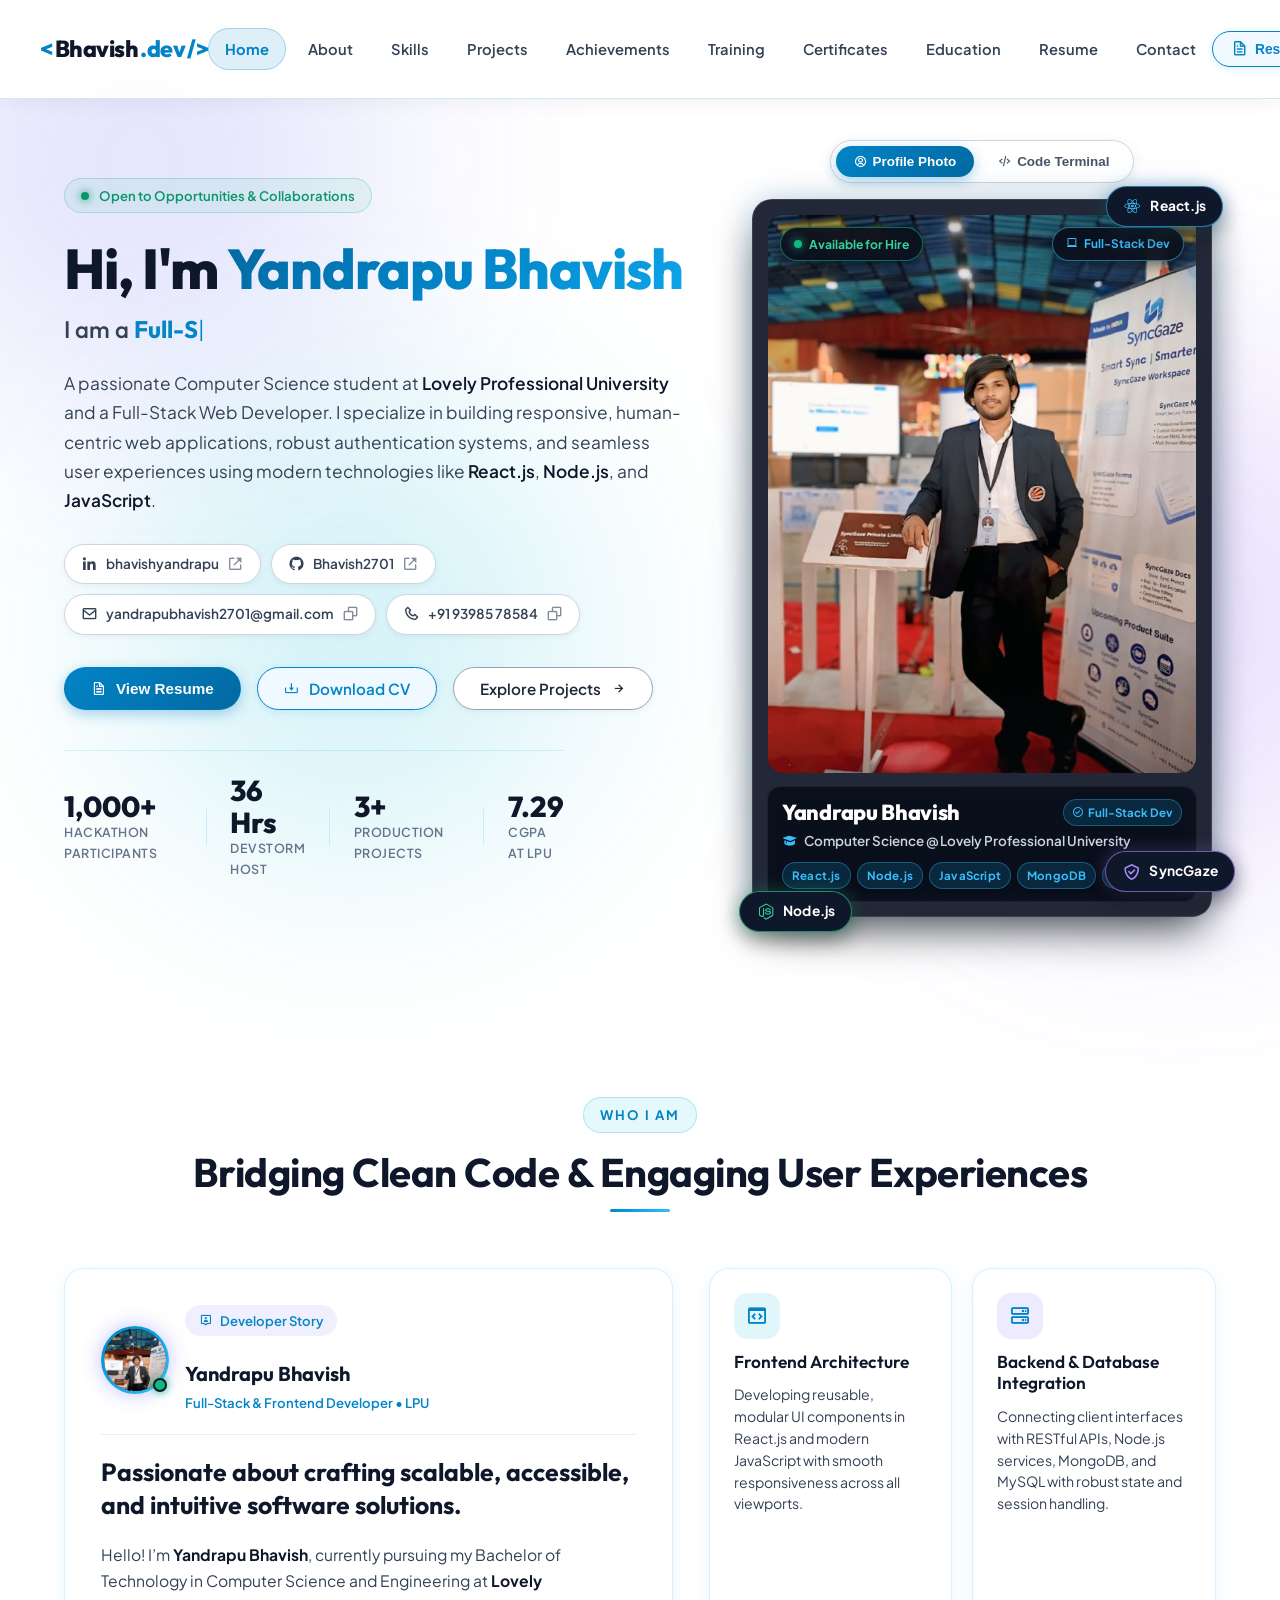
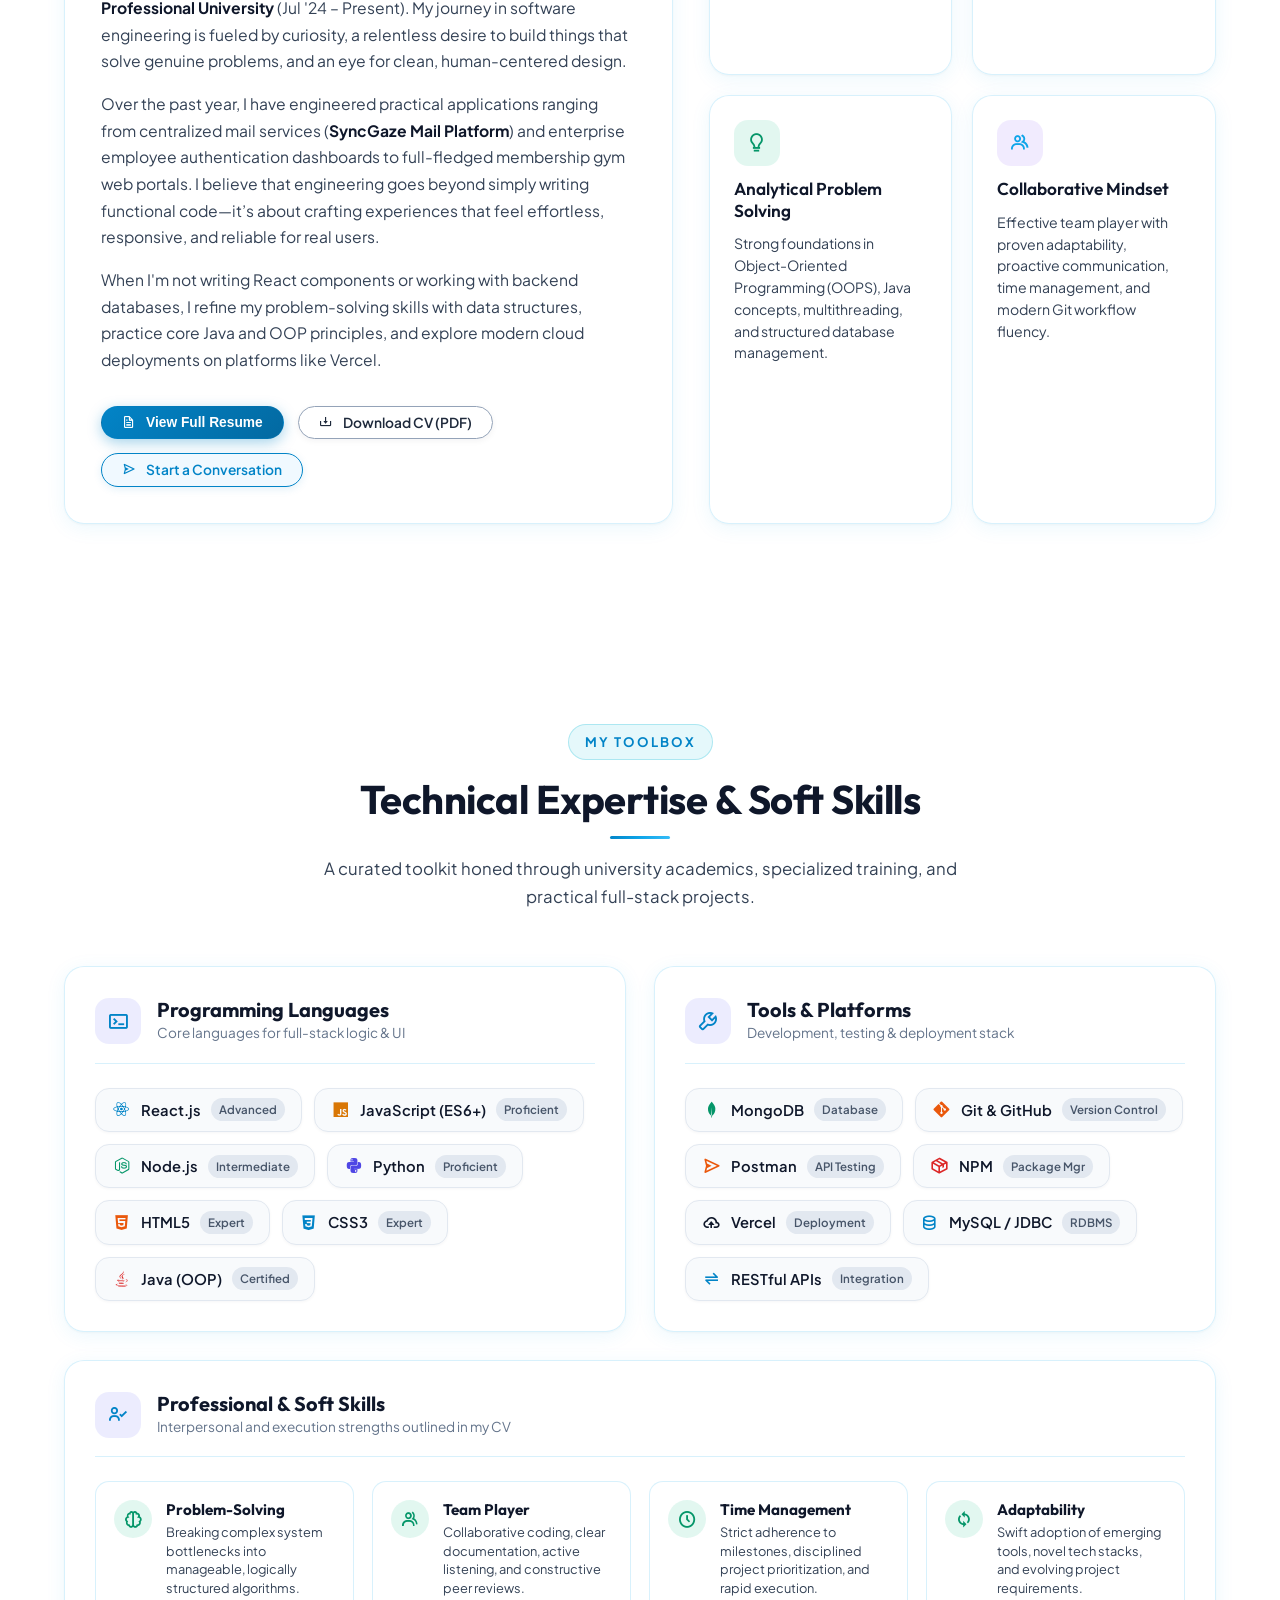
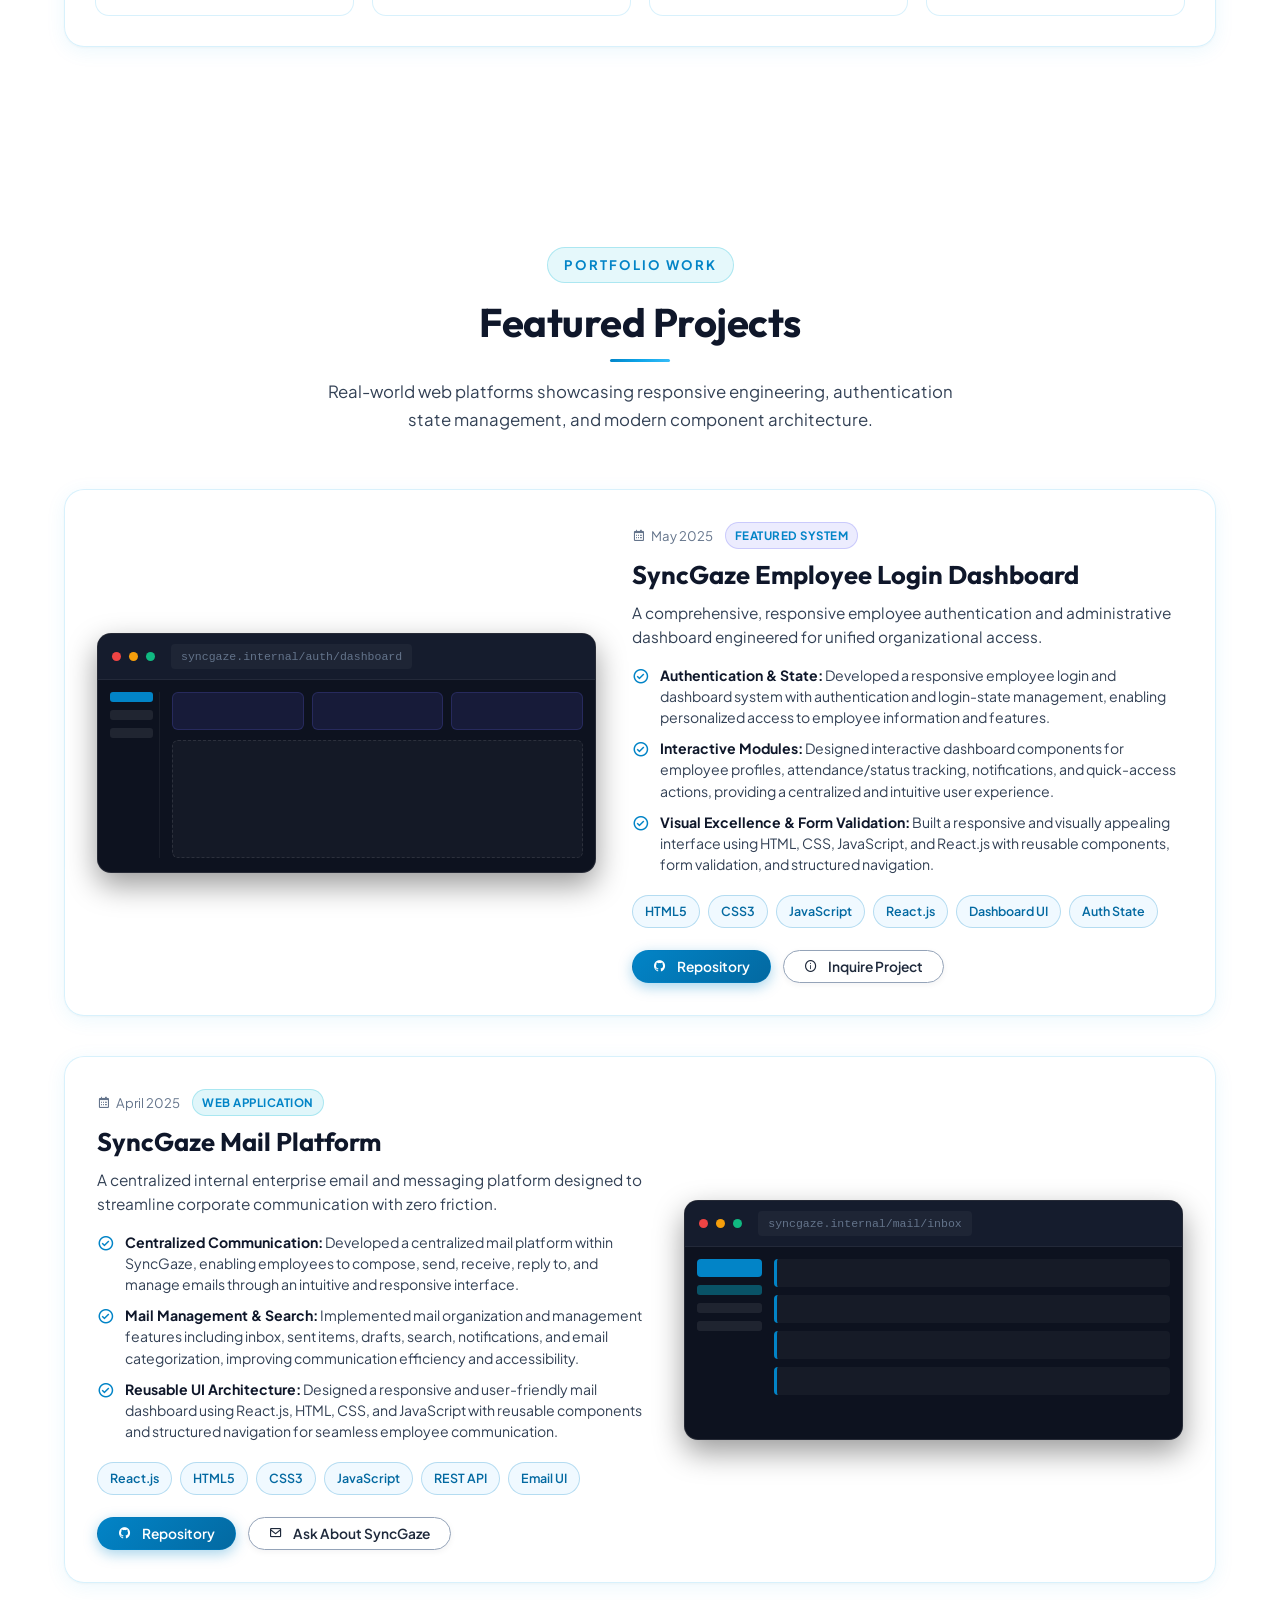
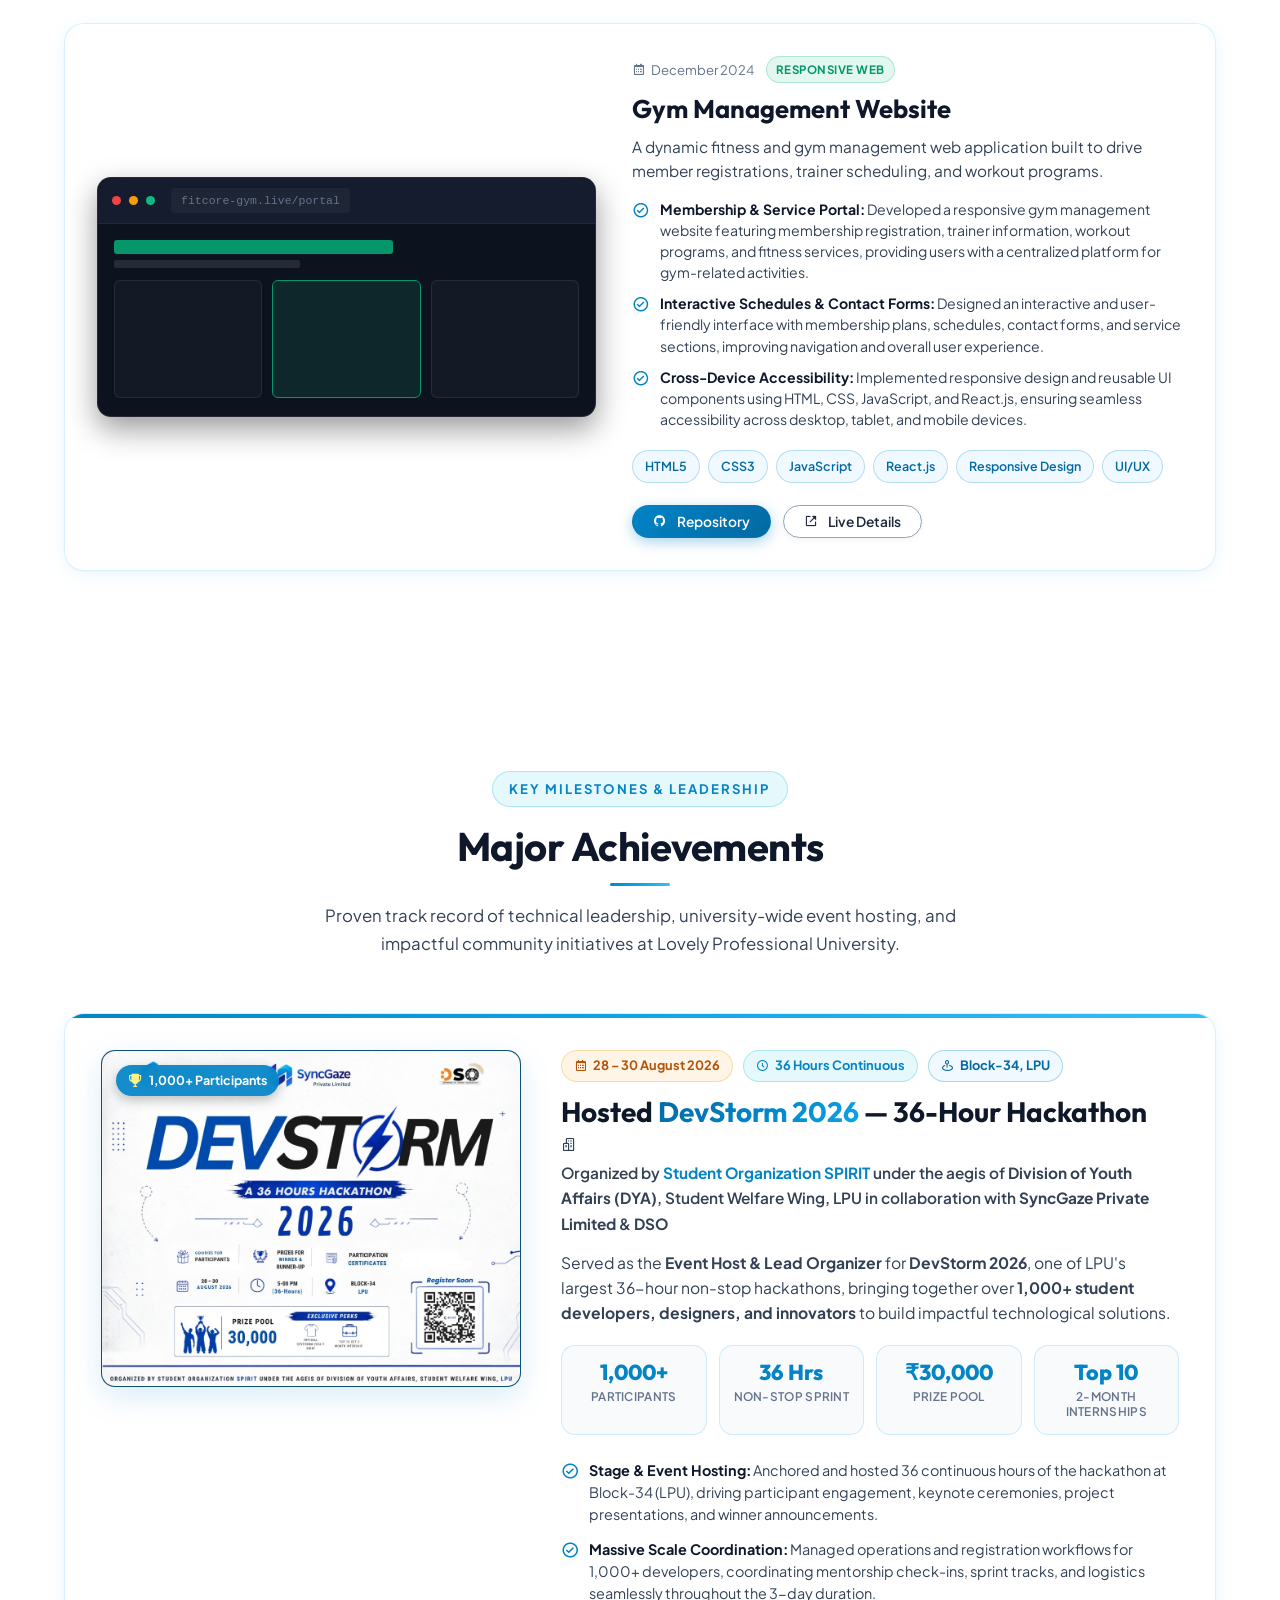
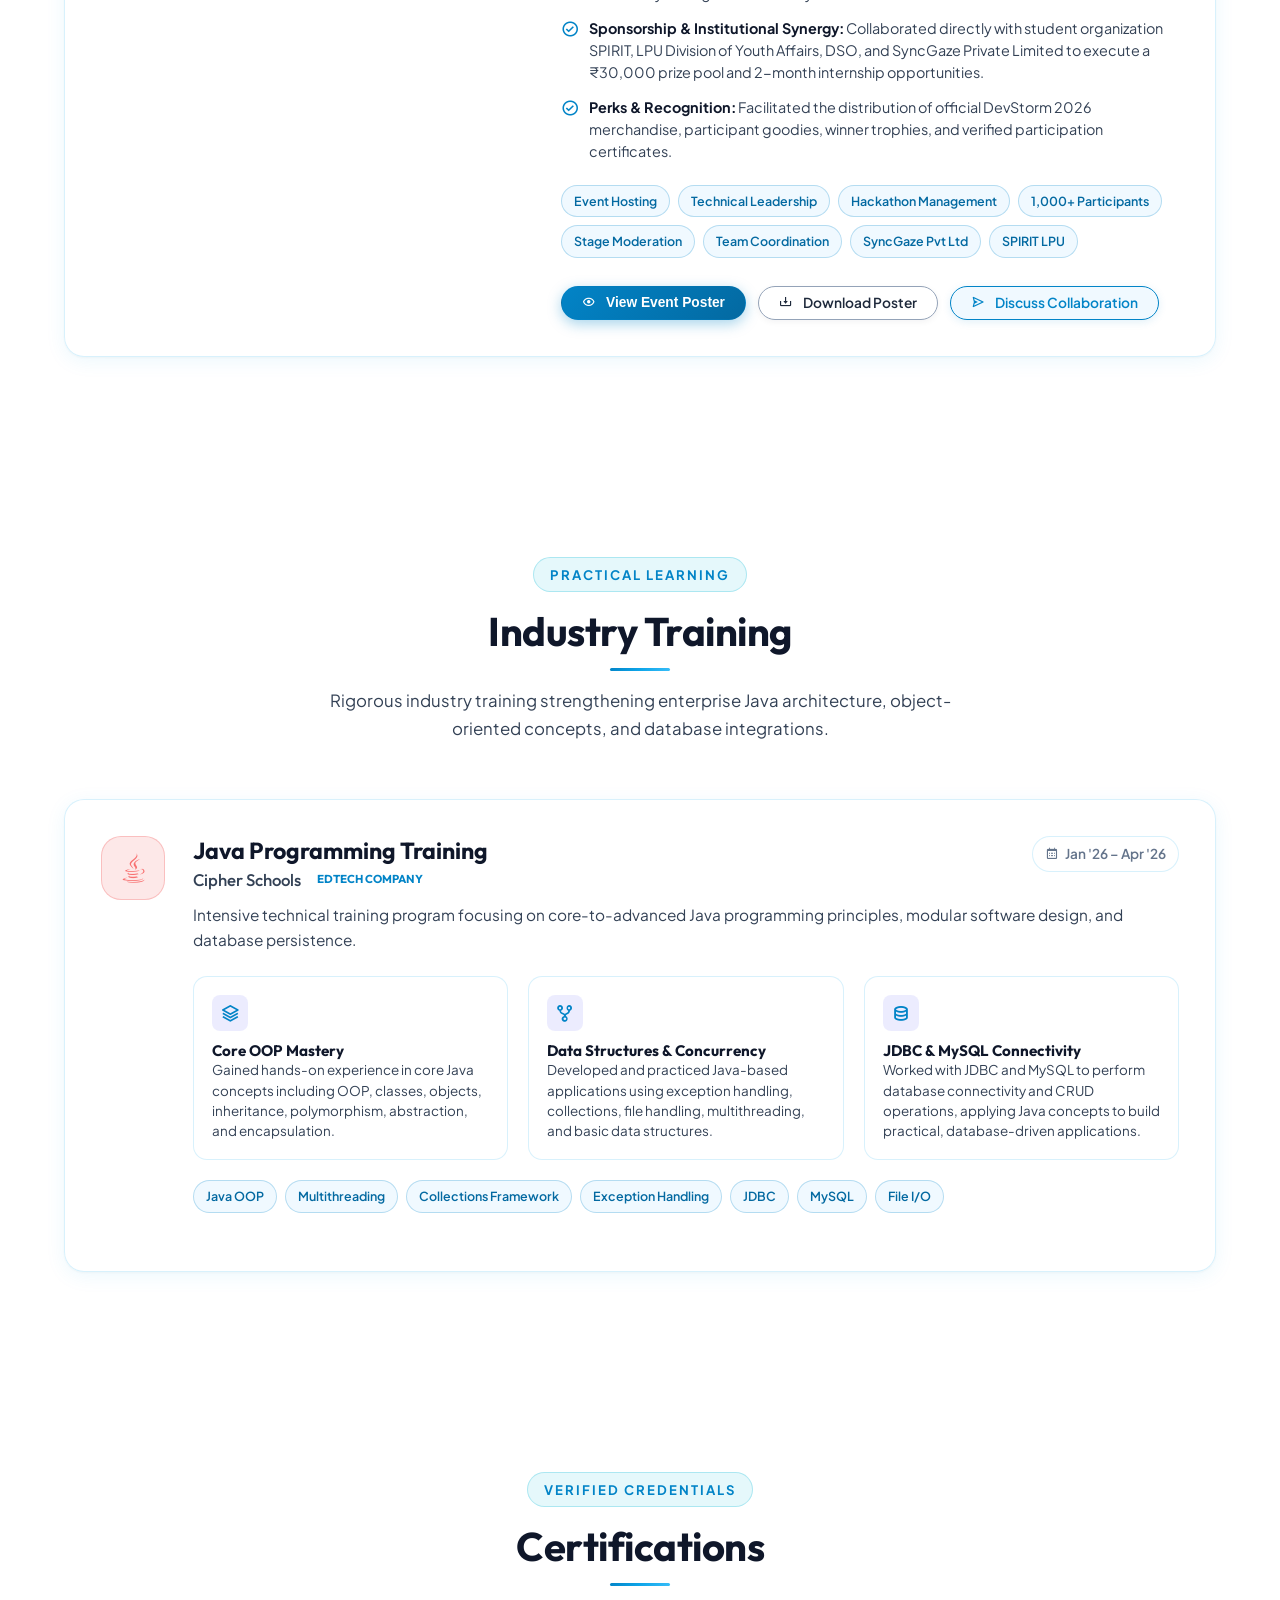
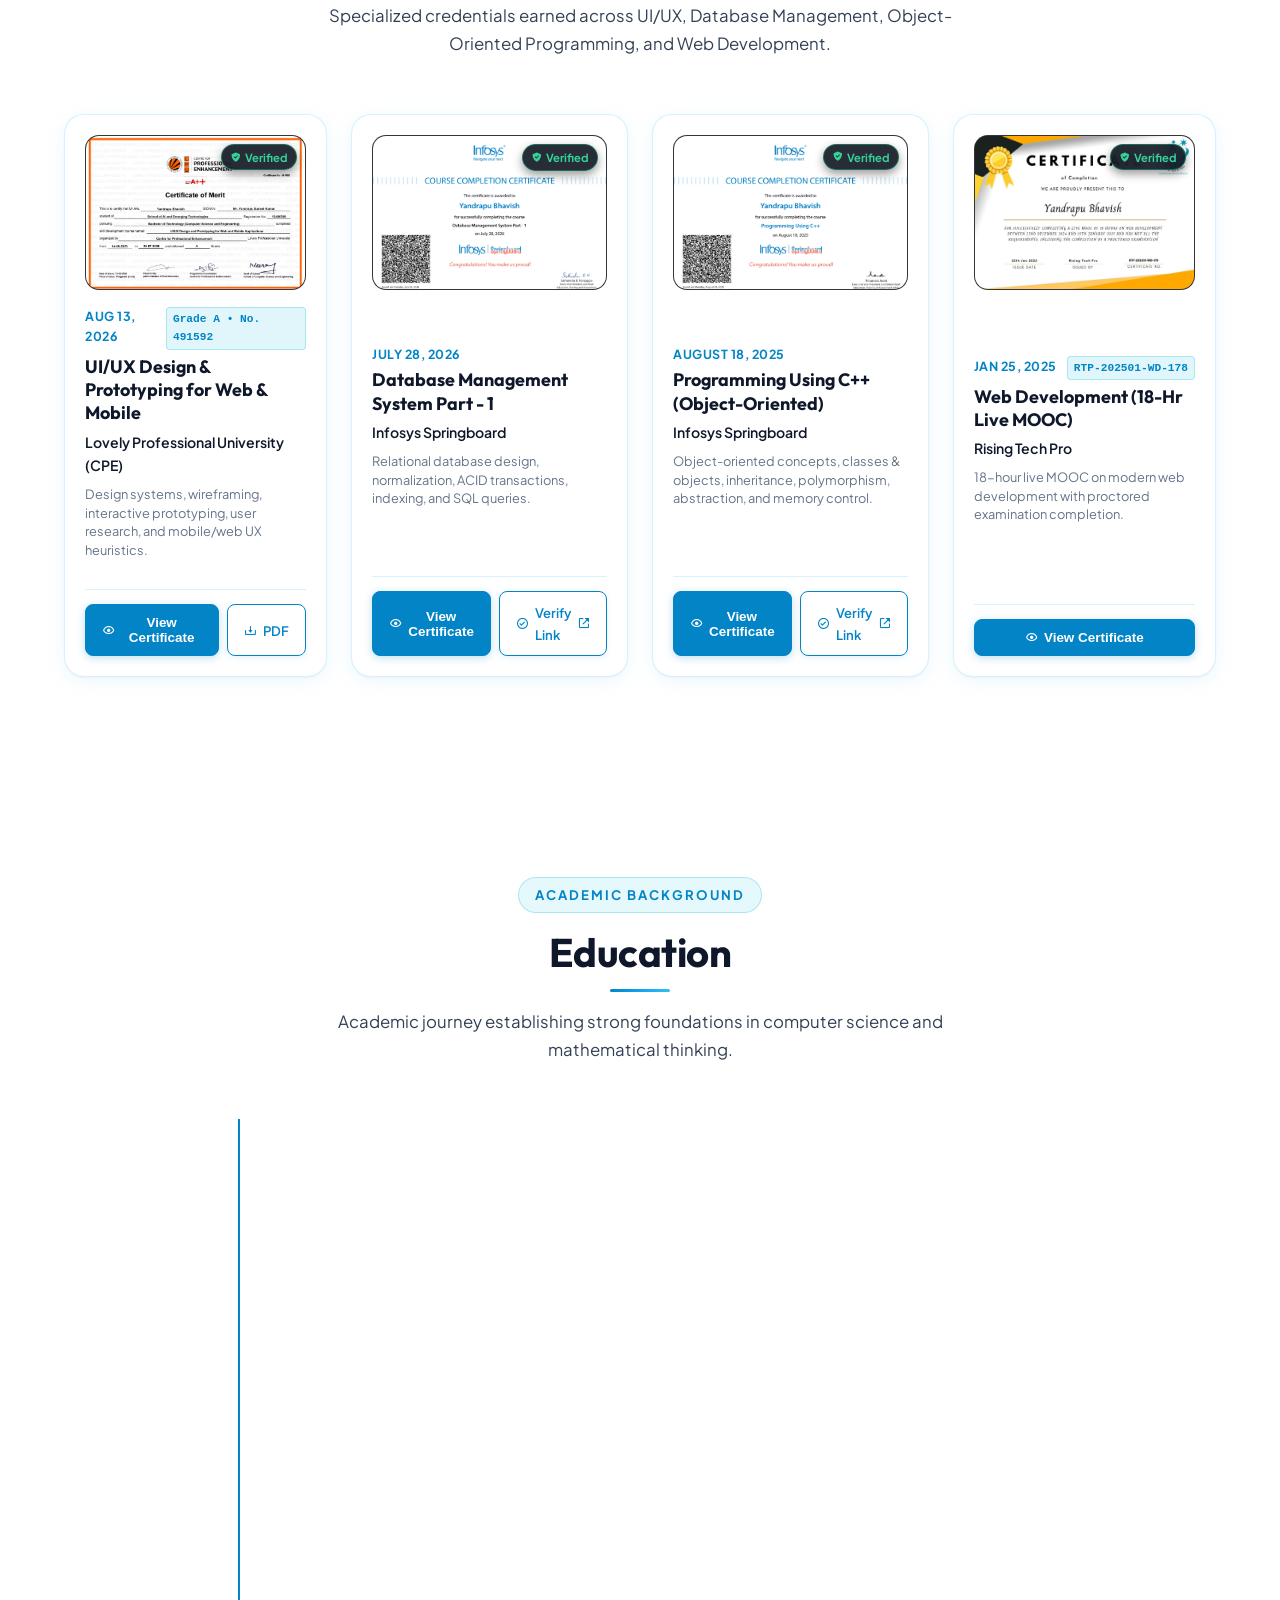
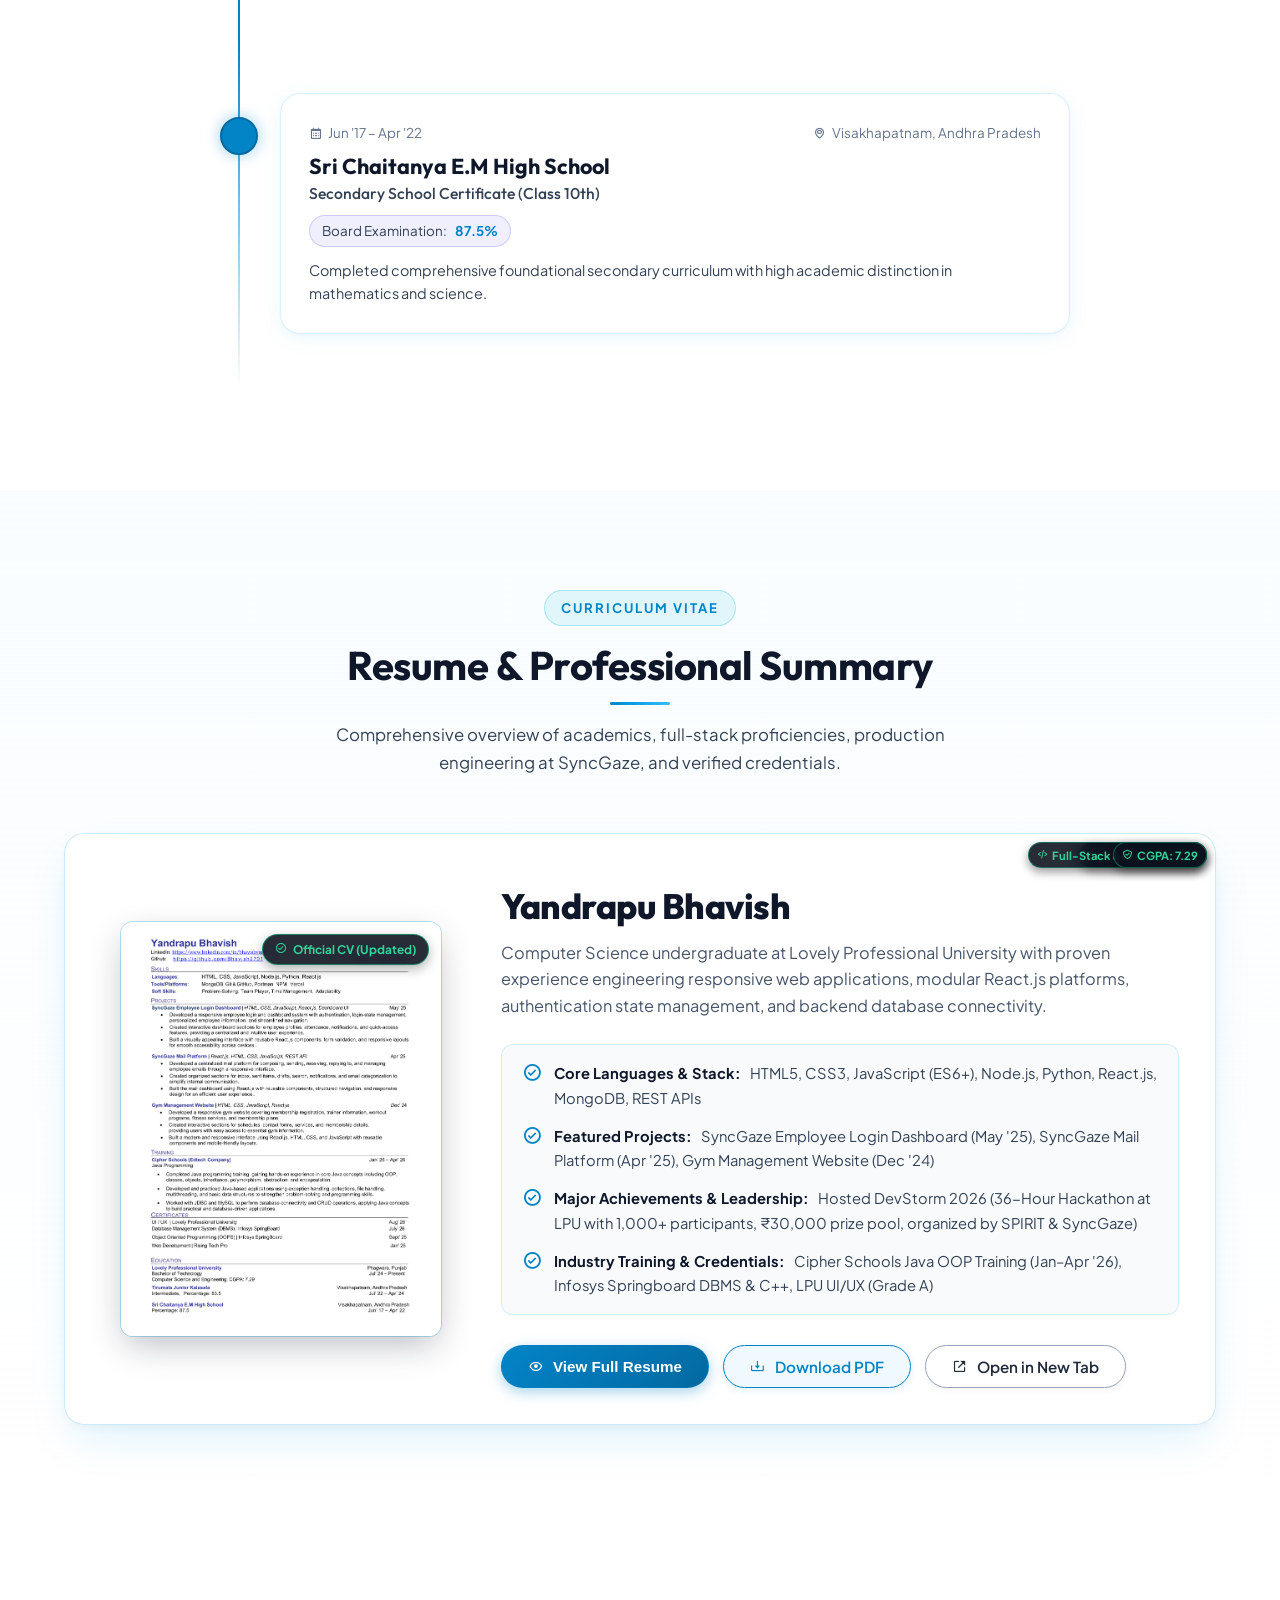
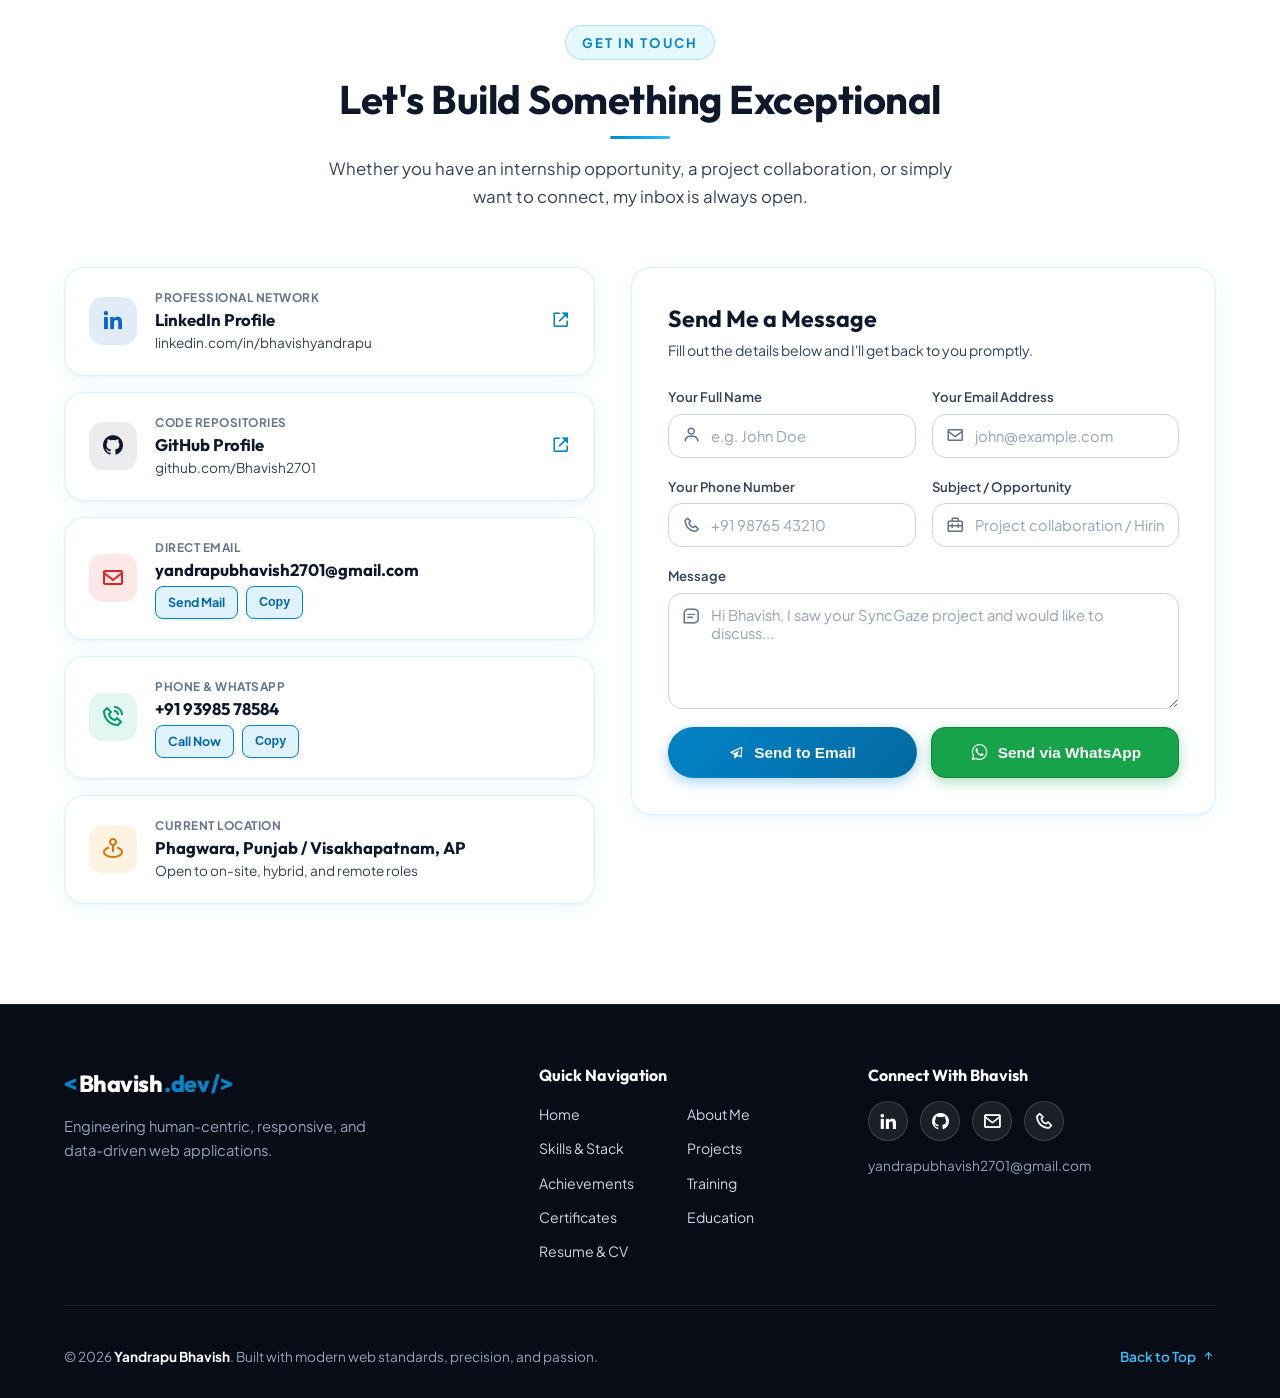
==== commit 6cca1726: "Add DevStorm 2026 36-Hour Hackathon achievement and showcase section" ====
--- a/index.html
+++ b/index.html
@@ -39,6 +39,7 @@
             <a href="#about" class="nav-item">About</a>
             <a href="#skills" class="nav-item">Skills</a>
             <a href="#projects" class="nav-item">Projects</a>
+            <a href="#achievements" class="nav-item">Achievements</a>
             <a href="#training" class="nav-item">Training</a>
             <a href="#certifications" class="nav-item">Certificates</a>
             <a href="#education" class="nav-item">Education</a>
@@ -73,6 +74,7 @@
             <a href="#about" class="mobile-link">About Me</a>
             <a href="#skills" class="mobile-link">Skills & Stack</a>
             <a href="#projects" class="mobile-link">Featured Projects</a>
+            <a href="#achievements" class="mobile-link">Achievements & Leadership</a>
             <a href="#training" class="mobile-link">Training</a>
             <a href="#certifications" class="mobile-link">Certifications</a>
             <a href="#education" class="mobile-link">Education</a>
@@ -160,13 +162,18 @@
                     <!-- Micro stats banner -->
                     <div class="hero-stats animate-fade-in delay-6">
                         <div class="stat-card">
+                            <span class="stat-number">1,000+</span>
+                            <span class="stat-label">Hackathon Participants</span>
+                        </div>
+                        <div class="stat-divider"></div>
+                        <div class="stat-card">
+                            <span class="stat-number">36 Hrs</span>
+                            <span class="stat-label">DevStorm Host</span>
+                        </div>
+                        <div class="stat-divider"></div>
+                        <div class="stat-card">
                             <span class="stat-number">3+</span>
                             <span class="stat-label">Production Projects</span>
-                        </div>
-                        <div class="stat-divider"></div>
-                        <div class="stat-card">
-                            <span class="stat-number">4</span>
-                            <span class="stat-label">Key Certifications</span>
                         </div>
                         <div class="stat-divider"></div>
                         <div class="stat-card">
@@ -762,6 +769,113 @@
             </div>
         </section>
 
+        <!-- Achievements & Leadership Section -->
+        <section class="section achievements-section" id="achievements">
+            <div class="section-container">
+                <div class="section-header">
+                    <span class="section-tag">KEY MILESTONES &amp; LEADERSHIP</span>
+                    <h2 class="section-title">Major Achievements</h2>
+                    <div class="section-line"></div>
+                    <p class="section-subtitle">
+                        Proven track record of technical leadership, university-wide event hosting, and impactful community initiatives at Lovely Professional University.
+                    </p>
+                </div>
+
+                <div class="achievement-card glass-panel">
+                    <div class="achievement-media">
+                        <div class="achievement-poster-wrapper" onclick="openCertModal('devstorm')" title="Click to inspect DevStorm poster">
+                            <span class="achievement-live-badge"><i class="bx bxs-trophy"></i> 1,000+ Participants</span>
+                            <img src="assets/devstorm-hackathon.jpg" alt="DevStorm 2026 - 36-Hour Hackathon at LPU" class="achievement-poster-img">
+                            <div class="achievement-poster-overlay">
+                                <i class="bx bx-zoom-in"></i>
+                                <span>Inspect Official Poster</span>
+                            </div>
+                        </div>
+                    </div>
+
+                    <div class="achievement-details">
+                        <div class="achievement-meta-row">
+                            <span class="achievement-badge-pill pill-amber"><i class="bx bx-calendar"></i> 28 – 30 August 2026</span>
+                            <span class="achievement-badge-pill pill-cyan"><i class="bx bx-time-five"></i> 36 Hours Continuous</span>
+                            <span class="achievement-badge-pill"><i class="bx bx-map-pin"></i> Block-34, LPU</span>
+                        </div>
+
+                        <h3 class="achievement-title">Hosted <span class="gradient-text">DevStorm 2026</span> — 36-Hour Hackathon</h3>
+                        
+                        <div class="achievement-org">
+                            <i class="bx bx-buildings"></i>
+                            <span>Organized by <strong class="org-highlight">Student Organization SPIRIT</strong> under the aegis of <strong>Division of Youth Affairs (DYA)</strong>, Student Welfare Wing, LPU in collaboration with <strong>SyncGaze Private Limited</strong> &amp; <strong>DSO</strong></span>
+                        </div>
+
+                        <p class="achievement-lead">
+                            Served as the <strong>Event Host &amp; Lead Organizer</strong> for <strong>DevStorm 2026</strong>, one of LPU's largest 36-hour non-stop hackathons, bringing together over <strong>1,000+ student developers, designers, and innovators</strong> to build impactful technological solutions.
+                        </p>
+
+                        <div class="achievement-metrics-grid">
+                            <div class="metric-card">
+                                <span class="metric-value">1,000+</span>
+                                <span class="metric-label">Participants</span>
+                            </div>
+                            <div class="metric-card">
+                                <span class="metric-value">36 Hrs</span>
+                                <span class="metric-label">Non-Stop Sprint</span>
+                            </div>
+                            <div class="metric-card">
+                                <span class="metric-value">₹30,000</span>
+                                <span class="metric-label">Prize Pool</span>
+                            </div>
+                            <div class="metric-card">
+                                <span class="metric-value">Top 10</span>
+                                <span class="metric-label">2-Month Internships</span>
+                            </div>
+                        </div>
+
+                        <ul class="achievement-bullets">
+                            <li>
+                                <i class="bx bx-check-circle"></i>
+                                <span><strong>Stage &amp; Event Hosting:</strong> Anchored and hosted 36 continuous hours of the hackathon at Block-34 (LPU), driving participant engagement, keynote ceremonies, project presentations, and winner announcements.</span>
+                            </li>
+                            <li>
+                                <i class="bx bx-check-circle"></i>
+                                <span><strong>Massive Scale Coordination:</strong> Managed operations and registration workflows for 1,000+ developers, coordinating mentorship check-ins, sprint tracks, and logistics seamlessly throughout the 3-day duration.</span>
+                            </li>
+                            <li>
+                                <i class="bx bx-check-circle"></i>
+                                <span><strong>Sponsorship &amp; Institutional Synergy:</strong> Collaborated directly with student organization SPIRIT, LPU Division of Youth Affairs, DSO, and SyncGaze Private Limited to execute a ₹30,000 prize pool and 2-month internship opportunities.</span>
+                            </li>
+                            <li>
+                                <i class="bx bx-check-circle"></i>
+                                <span><strong>Perks &amp; Recognition:</strong> Facilitated the distribution of official DevStorm 2026 merchandise, participant goodies, winner trophies, and verified participation certificates.</span>
+                            </li>
+                        </ul>
+
+                        <div class="tech-stack-tags">
+                            <span class="tag">Event Hosting</span>
+                            <span class="tag">Technical Leadership</span>
+                            <span class="tag">Hackathon Management</span>
+                            <span class="tag">1,000+ Participants</span>
+                            <span class="tag">Stage Moderation</span>
+                            <span class="tag">Team Coordination</span>
+                            <span class="tag">SyncGaze Pvt Ltd</span>
+                            <span class="tag">SPIRIT LPU</span>
+                        </div>
+
+                        <div class="achievement-actions">
+                            <button type="button" class="btn btn-primary btn-sm" onclick="openCertModal('devstorm')">
+                                <i class="bx bx-show"></i> View Event Poster
+                            </button>
+                            <a href="assets/devstorm-hackathon.jpg" download="DevStorm_2026_Poster.jpg" class="btn btn-outline btn-sm" title="Download official DevStorm 2026 poster">
+                                <i class="bx bx-download"></i> Download Poster
+                            </a>
+                            <a href="#contact" class="btn btn-secondary btn-sm">
+                                <i class="bx bx-send"></i> Discuss Collaboration
+                            </a>
+                        </div>
+                    </div>
+                </div>
+            </div>
+        </section>
+
         <!-- Training & Professional Development Section -->
         <section class="section training-section" id="training">
             <div class="section-container">
@@ -1084,6 +1198,13 @@
                                 <div>
                                     <strong>Featured Projects:</strong>
                                     <span>SyncGaze Employee Login Dashboard (May '25), SyncGaze Mail Platform (Apr '25), Gym Management Website (Dec '24)</span>
+                                </div>
+                            </div>
+                            <div class="resume-highlight-item">
+                                <i class="bx bx-check-circle"></i>
+                                <div>
+                                    <strong>Major Achievements & Leadership:</strong>
+                                    <span>Hosted DevStorm 2026 (36-Hour Hackathon at LPU with 1,000+ participants, ₹30,000 prize pool, organized by SPIRIT & SyncGaze)</span>
                                 </div>
                             </div>
                             <div class="resume-highlight-item">
@@ -1289,6 +1410,7 @@
                         <li><a href="#about">About Me</a></li>
                         <li><a href="#skills">Skills & Stack</a></li>
                         <li><a href="#projects">Projects</a></li>
+                        <li><a href="#achievements">Achievements</a></li>
                         <li><a href="#training">Training</a></li>
                         <li><a href="#certifications">Certificates</a></li>
                         <li><a href="#education">Education</a></li>
--- a/portfolio.css
+++ b/portfolio.css
@@ -3246,4 +3246,308 @@
     .resume-sheet-preview {
         max-width: 280px;
     }
+}
+
+/* ==========================================================================
+   Achievements & Leadership Section Styles
+   ========================================================================== */
+.achievements-section {
+    position: relative;
+    z-index: 1;
+}
+
+.achievement-card {
+    display: grid;
+    grid-template-columns: 420px 1fr;
+    gap: 40px;
+    padding: 36px;
+    border-radius: var(--radius-lg);
+    background: var(--bg-card);
+    border: 1px solid var(--border-subtle);
+    box-shadow: var(--shadow-subtle);
+    transition: var(--transition-normal);
+    position: relative;
+    overflow: hidden;
+}
+
+.achievement-card:hover {
+    border-color: var(--border-card-hover);
+    box-shadow: var(--shadow-elevation);
+    transform: translateY(-4px);
+}
+
+.achievement-card::before {
+    content: '';
+    position: absolute;
+    top: 0;
+    left: 0;
+    right: 0;
+    height: 4px;
+    background: var(--gradient-primary);
+}
+
+.achievement-media {
+    display: flex;
+    flex-direction: column;
+    gap: 16px;
+}
+
+.achievement-poster-wrapper {
+    position: relative;
+    border-radius: var(--radius-md);
+    overflow: hidden;
+    cursor: pointer;
+    background: #0f172a;
+    border: 1px solid var(--border-accent);
+    box-shadow: 0 10px 30px rgba(2, 132, 199, 0.15);
+    transition: transform var(--transition-smooth), box-shadow var(--transition-smooth);
+}
+
+.achievement-poster-wrapper:hover {
+    transform: scale(1.02);
+    box-shadow: 0 16px 40px rgba(2, 132, 199, 0.28);
+}
+
+.achievement-poster-img {
+    width: 100%;
+    height: auto;
+    display: block;
+    object-fit: cover;
+    transition: transform 0.4s ease;
+}
+
+.achievement-poster-wrapper:hover .achievement-poster-img {
+    transform: scale(1.03);
+}
+
+.achievement-poster-overlay {
+    position: absolute;
+    inset: 0;
+    background: rgba(15, 23, 42, 0.72);
+    backdrop-filter: blur(4px);
+    display: flex;
+    flex-direction: column;
+    align-items: center;
+    justify-content: center;
+    gap: 8px;
+    color: #ffffff;
+    opacity: 0;
+    transition: opacity var(--transition-fast);
+}
+
+.achievement-poster-wrapper:hover .achievement-poster-overlay {
+    opacity: 1;
+}
+
+.achievement-poster-overlay i {
+    font-size: 2.2rem;
+    color: #38bdf8;
+}
+
+.achievement-poster-overlay span {
+    font-size: 0.92rem;
+    font-weight: 600;
+    letter-spacing: 0.3px;
+}
+
+.achievement-live-badge {
+    position: absolute;
+    top: 14px;
+    left: 14px;
+    background: rgba(2, 132, 199, 0.92);
+    backdrop-filter: blur(8px);
+    color: #ffffff;
+    font-size: 0.78rem;
+    font-weight: 700;
+    padding: 5px 12px;
+    border-radius: var(--radius-full);
+    display: flex;
+    align-items: center;
+    gap: 6px;
+    box-shadow: 0 4px 12px rgba(0, 0, 0, 0.25);
+    z-index: 2;
+}
+
+.achievement-live-badge i {
+    font-size: 0.95rem;
+    color: #fef08a;
+}
+
+.achievement-details {
+    display: flex;
+    flex-direction: column;
+}
+
+.achievement-meta-row {
+    display: flex;
+    flex-wrap: wrap;
+    align-items: center;
+    gap: 10px;
+    margin-bottom: 12px;
+}
+
+.achievement-badge-pill {
+    display: inline-flex;
+    align-items: center;
+    gap: 6px;
+    font-size: 0.8rem;
+    font-weight: 700;
+    padding: 4px 12px;
+    border-radius: var(--radius-full);
+    background: #f0f9ff;
+    color: var(--text-highlight);
+    border: 1px solid rgba(2, 132, 199, 0.3);
+}
+
+.achievement-badge-pill.pill-cyan {
+    background: rgba(6, 182, 212, 0.1);
+    color: #0284c7;
+    border-color: rgba(6, 182, 212, 0.25);
+}
+
+.achievement-badge-pill.pill-amber {
+    background: rgba(245, 158, 11, 0.1);
+    color: #b45309;
+    border-color: rgba(245, 158, 11, 0.3);
+}
+
+.achievement-title {
+    font-size: 1.75rem;
+    line-height: 1.25;
+    margin-bottom: 8px;
+}
+
+.achievement-org {
+    font-size: 0.96rem;
+    font-weight: 600;
+    color: var(--text-secondary);
+    margin-bottom: 14px;
+    display: flex;
+    align-items: center;
+    gap: 8px;
+    flex-wrap: wrap;
+}
+
+.achievement-org .org-highlight {
+    color: var(--primary-indigo);
+    font-weight: 700;
+}
+
+.achievement-lead {
+    font-size: 0.98rem;
+    color: var(--text-secondary);
+    line-height: 1.6;
+    margin-bottom: 20px;
+}
+
+/* Metric highlights mini-grid */
+.achievement-metrics-grid {
+    display: grid;
+    grid-template-columns: repeat(4, 1fr);
+    gap: 12px;
+    margin-bottom: 24px;
+}
+
+.metric-card {
+    background: #f8fafc;
+    border: 1px solid rgba(14, 165, 233, 0.18);
+    border-radius: var(--radius-md);
+    padding: 14px 10px;
+    text-align: center;
+    transition: transform var(--transition-fast), border-color var(--transition-fast);
+}
+
+.metric-card:hover {
+    transform: translateY(-2px);
+    border-color: var(--border-accent);
+    background: #ffffff;
+}
+
+.metric-value {
+    font-family: var(--font-heading);
+    font-size: 1.35rem;
+    font-weight: 800;
+    color: var(--primary-indigo);
+    line-height: 1.15;
+    display: block;
+    margin-bottom: 4px;
+}
+
+.metric-label {
+    font-size: 0.74rem;
+    font-weight: 600;
+    color: var(--text-muted);
+    text-transform: uppercase;
+    letter-spacing: 0.3px;
+    line-height: 1.3;
+    display: block;
+}
+
+.achievement-bullets {
+    list-style: none;
+    display: flex;
+    flex-direction: column;
+    gap: 12px;
+    margin-bottom: 22px;
+}
+
+.achievement-bullets li {
+    display: flex;
+    align-items: flex-start;
+    gap: 10px;
+    font-size: 0.9rem;
+    color: var(--text-secondary);
+    line-height: 1.55;
+}
+
+.achievement-bullets li i {
+    font-size: 1.15rem;
+    color: var(--accent-cyan);
+    flex-shrink: 0;
+    margin-top: 3px;
+}
+
+.achievement-bullets li strong {
+    color: var(--text-primary);
+}
+
+.achievement-actions {
+    display: flex;
+    flex-wrap: wrap;
+    gap: 12px;
+    align-items: center;
+    margin-top: 6px;
+}
+
+@media (max-width: 1024px) {
+    .achievement-card {
+        grid-template-columns: 1fr;
+        gap: 28px;
+        padding: 28px;
+    }
+    .achievement-poster-wrapper {
+        max-width: 460px;
+        margin: 0 auto;
+    }
+}
+
+@media (max-width: 640px) {
+    .achievement-metrics-grid {
+        grid-template-columns: repeat(2, 1fr);
+        gap: 10px;
+    }
+    .achievement-card {
+        padding: 20px;
+    }
+    .achievement-title {
+        font-size: 1.4rem;
+    }
+    .achievement-actions {
+        flex-direction: column;
+        width: 100%;
+    }
+    .achievement-actions .btn {
+        width: 100%;
+        justify-content: center;
+    }
 }
